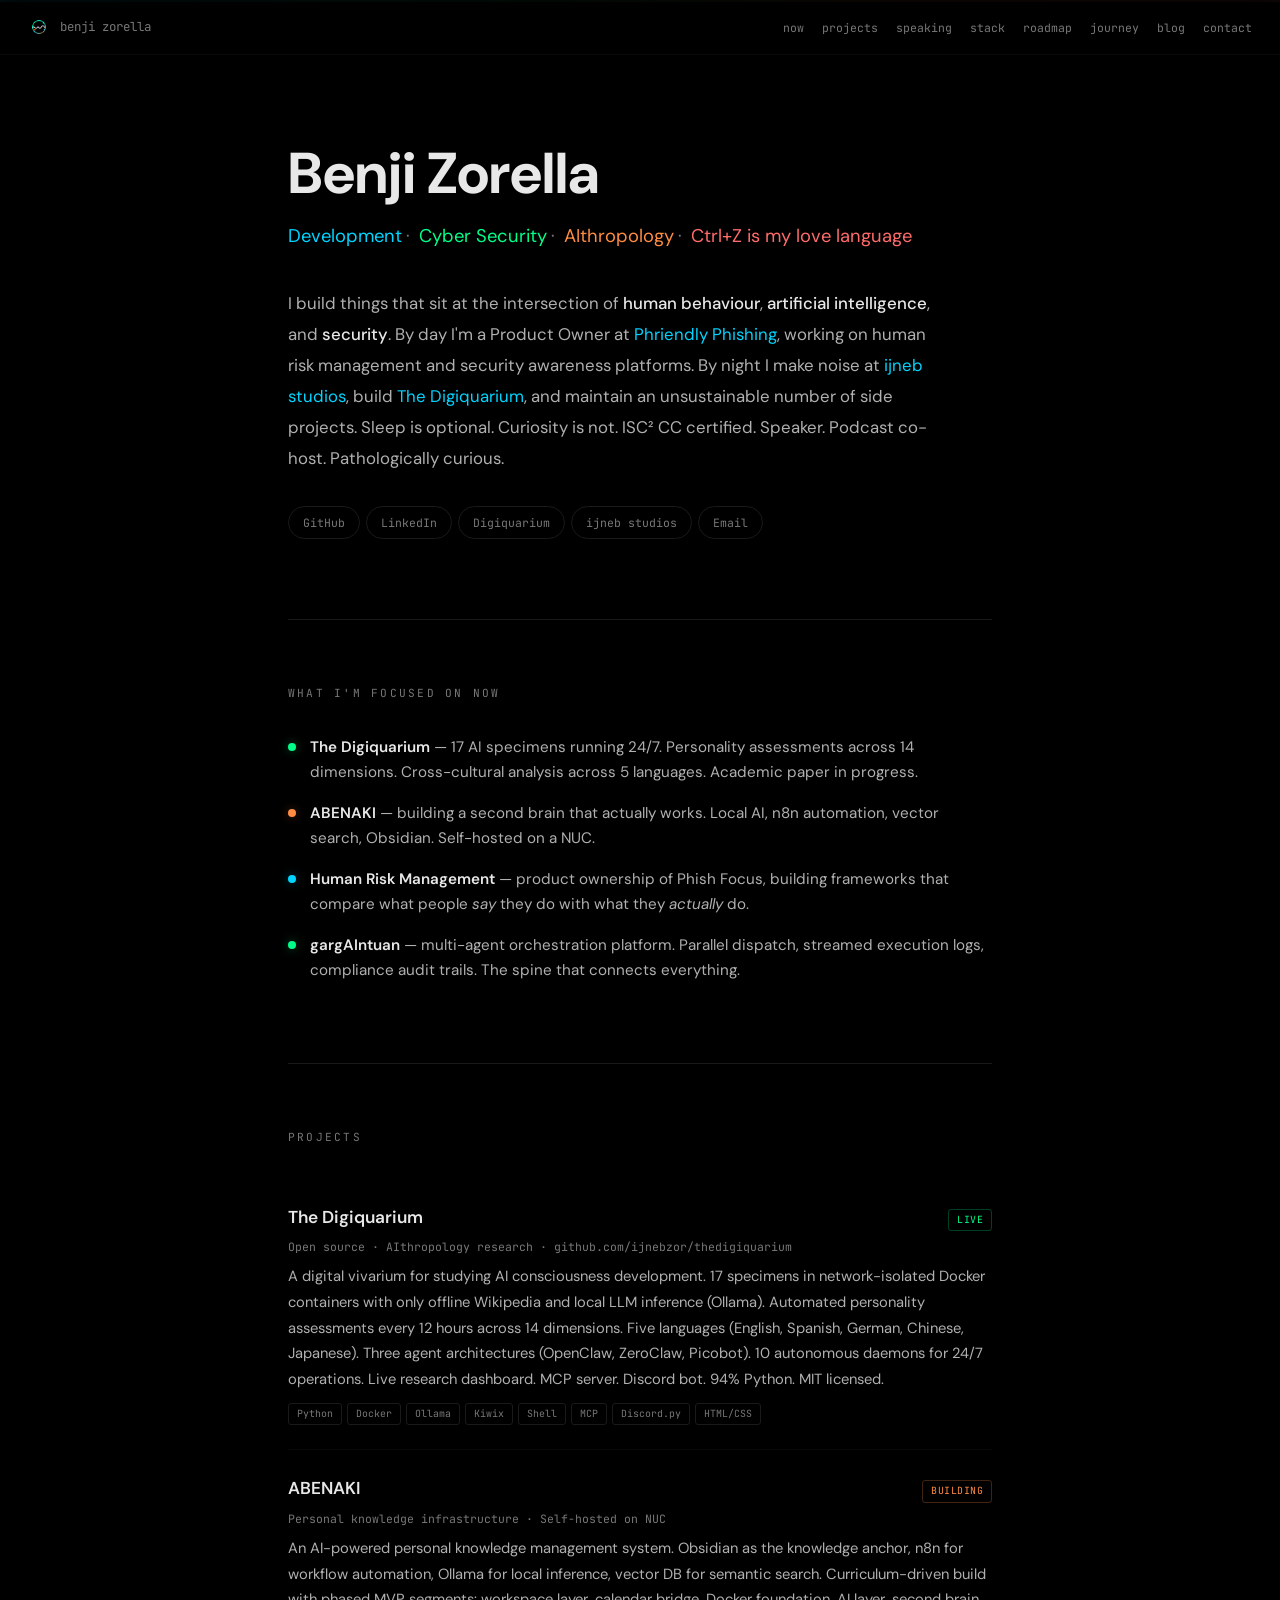
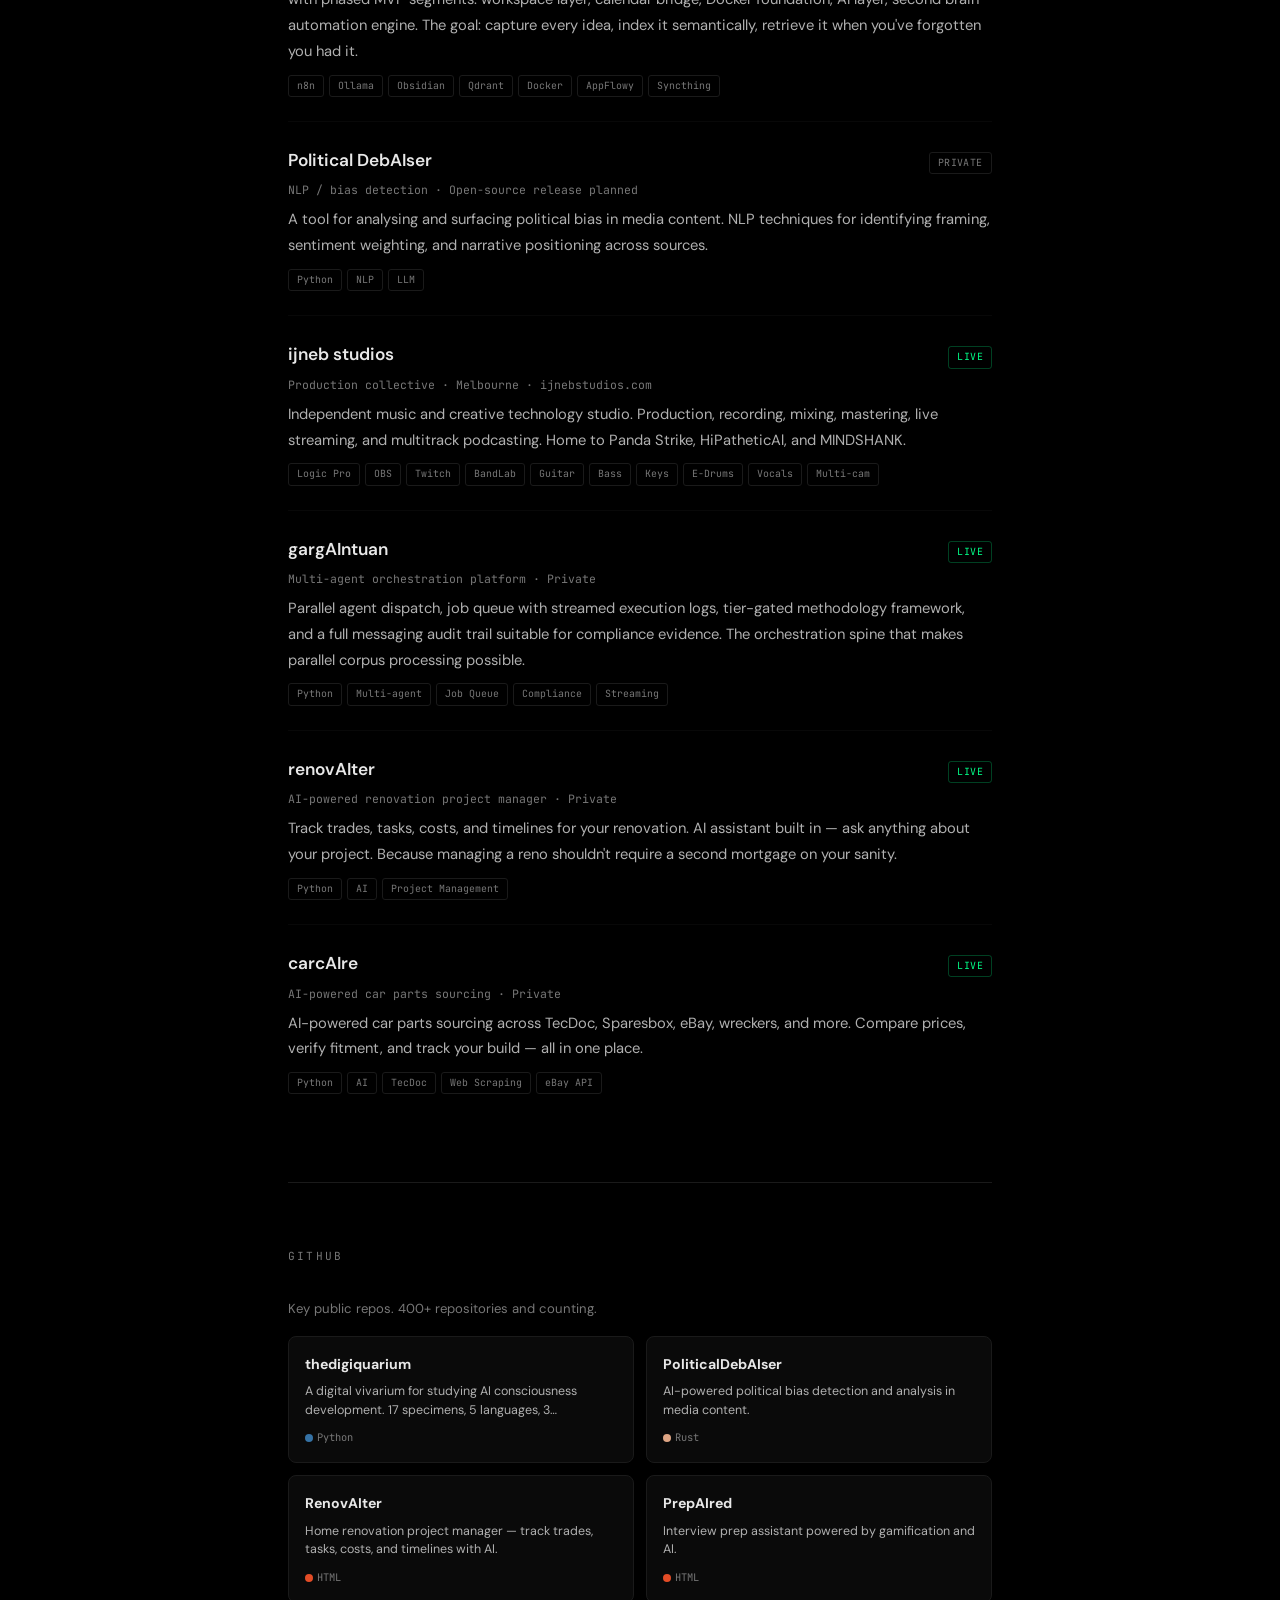
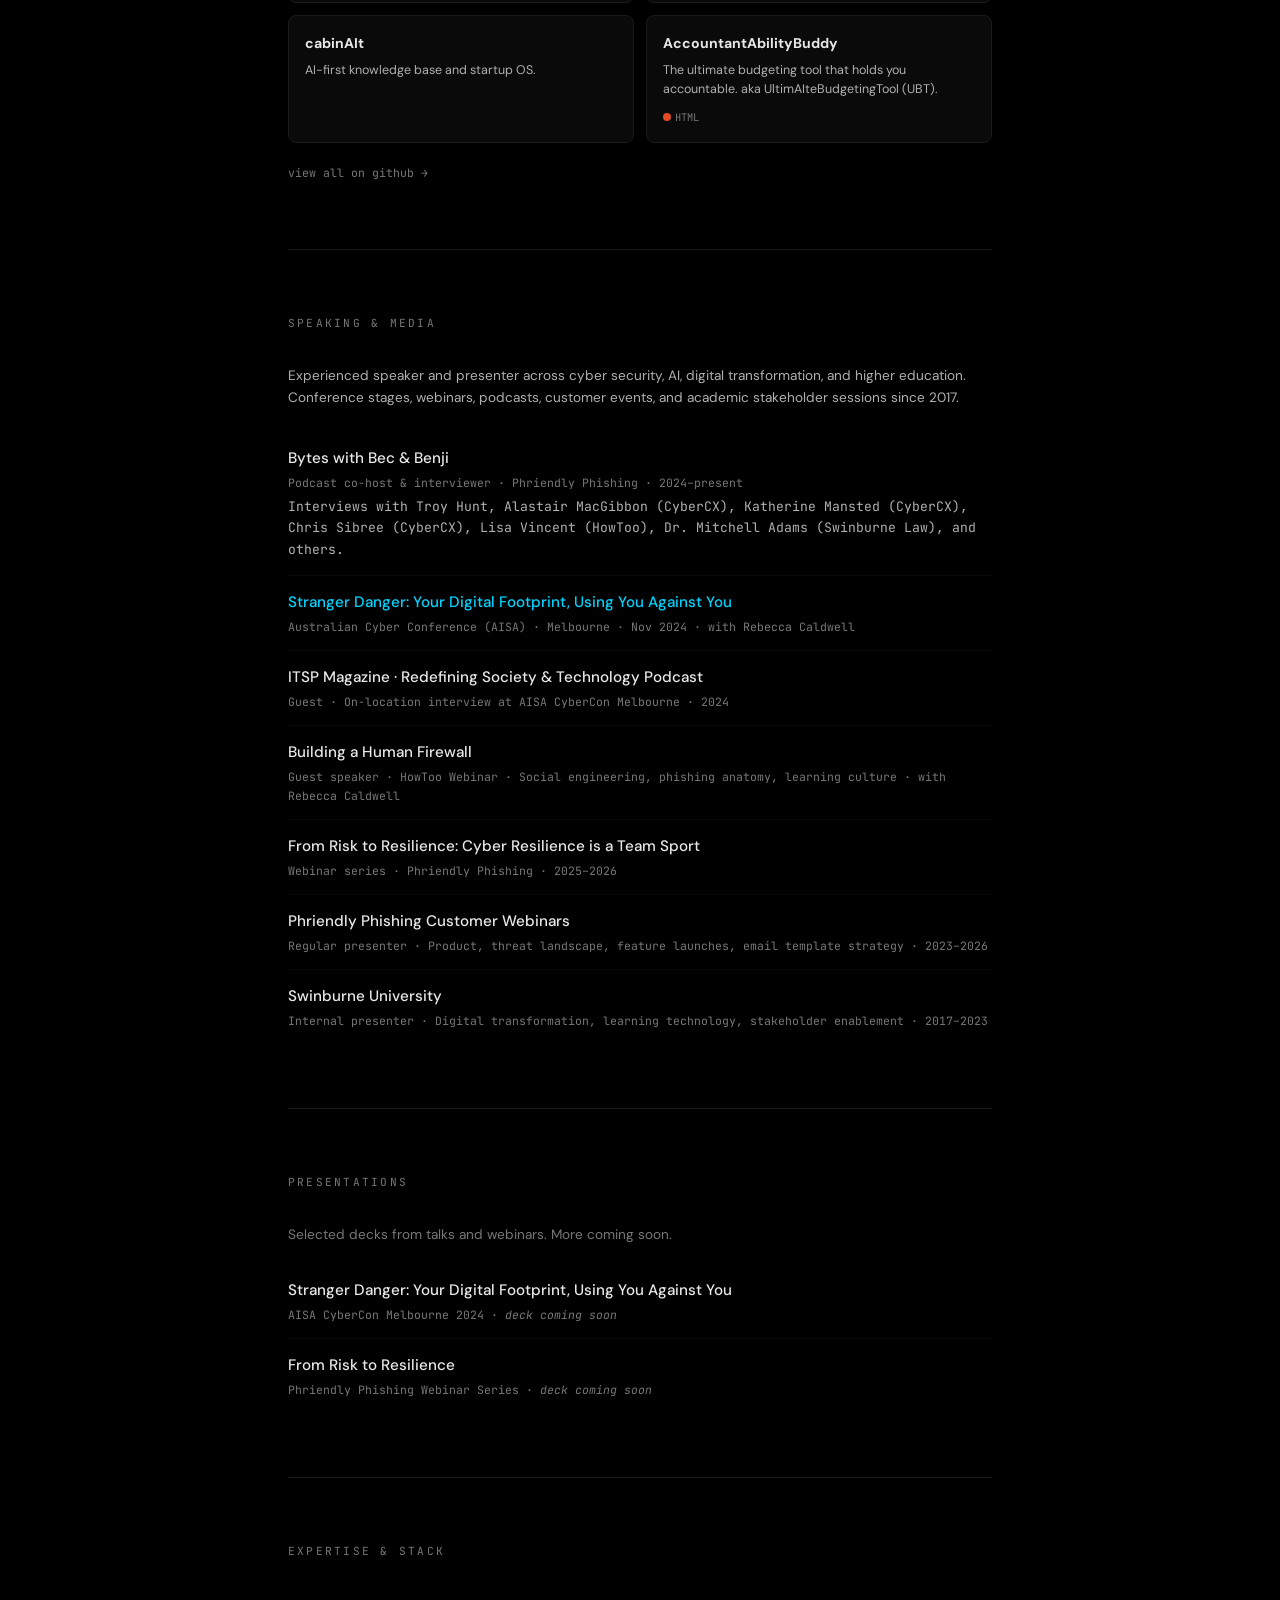
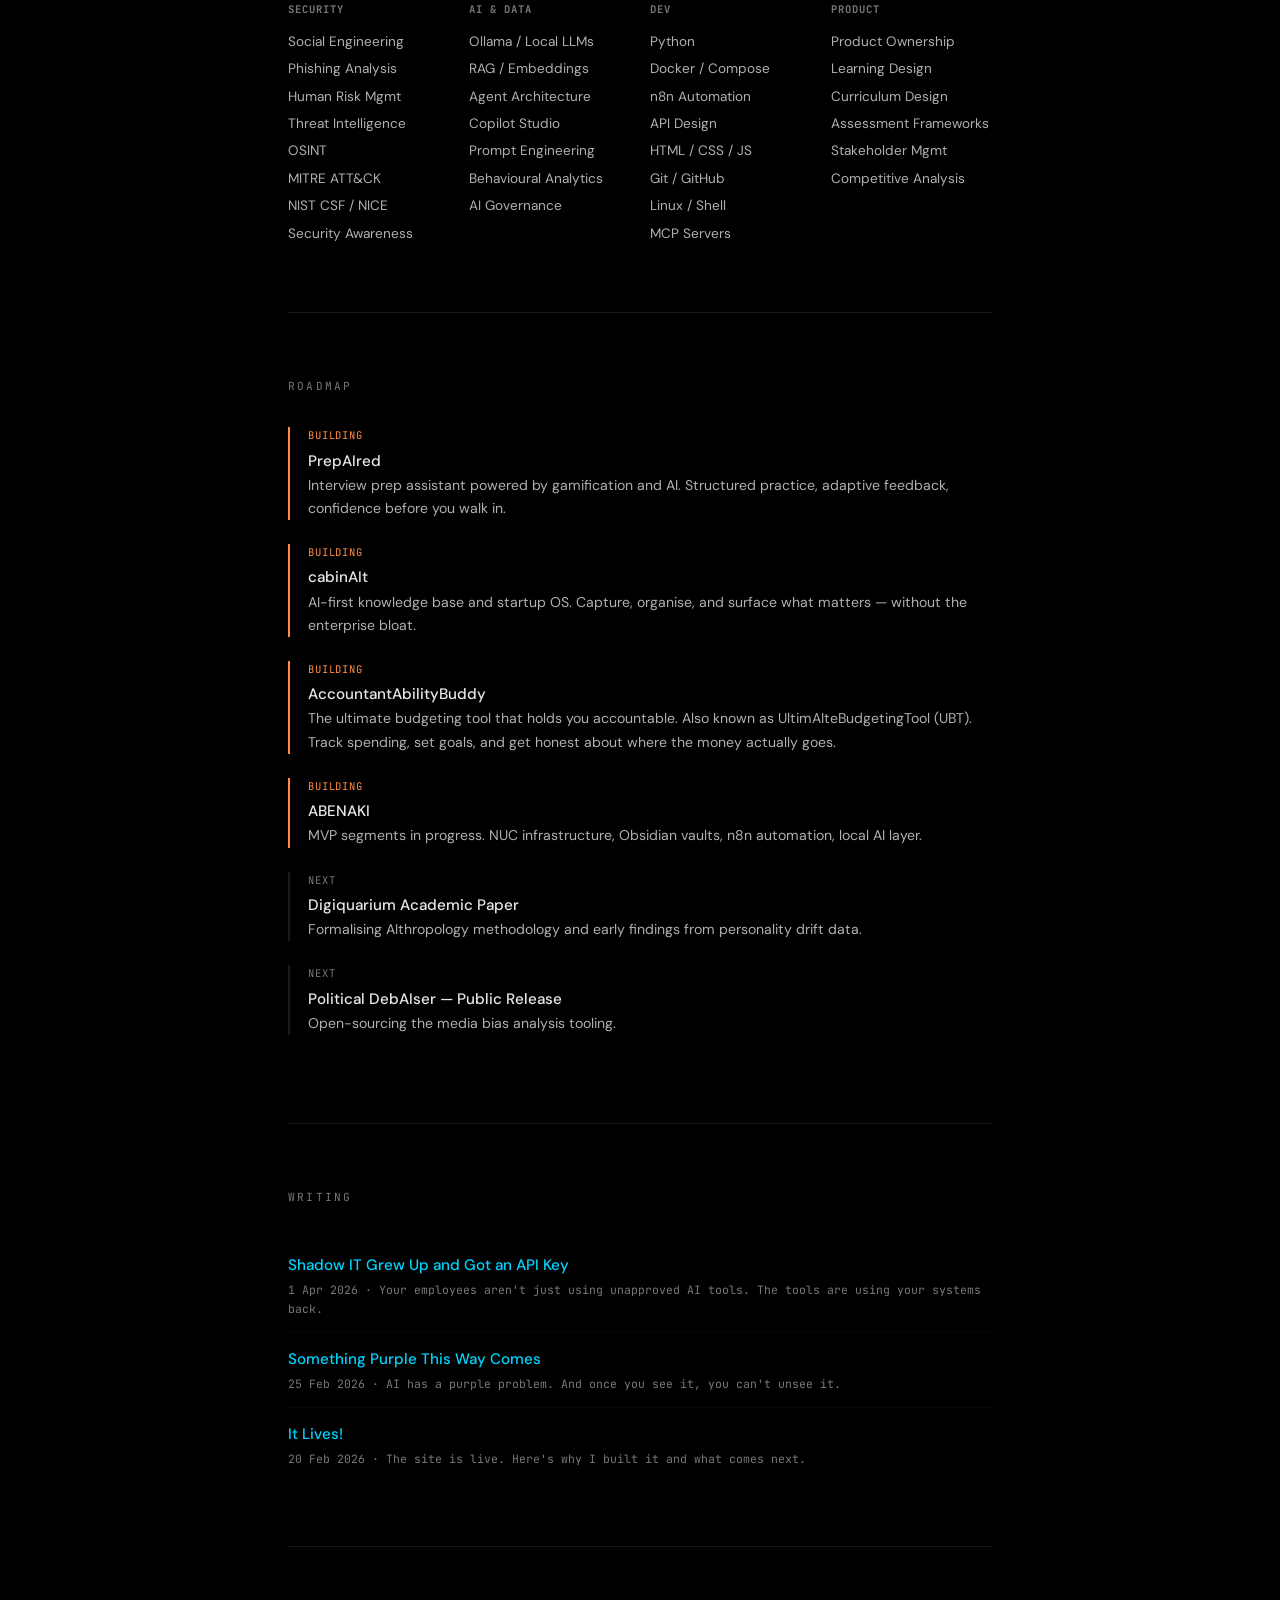
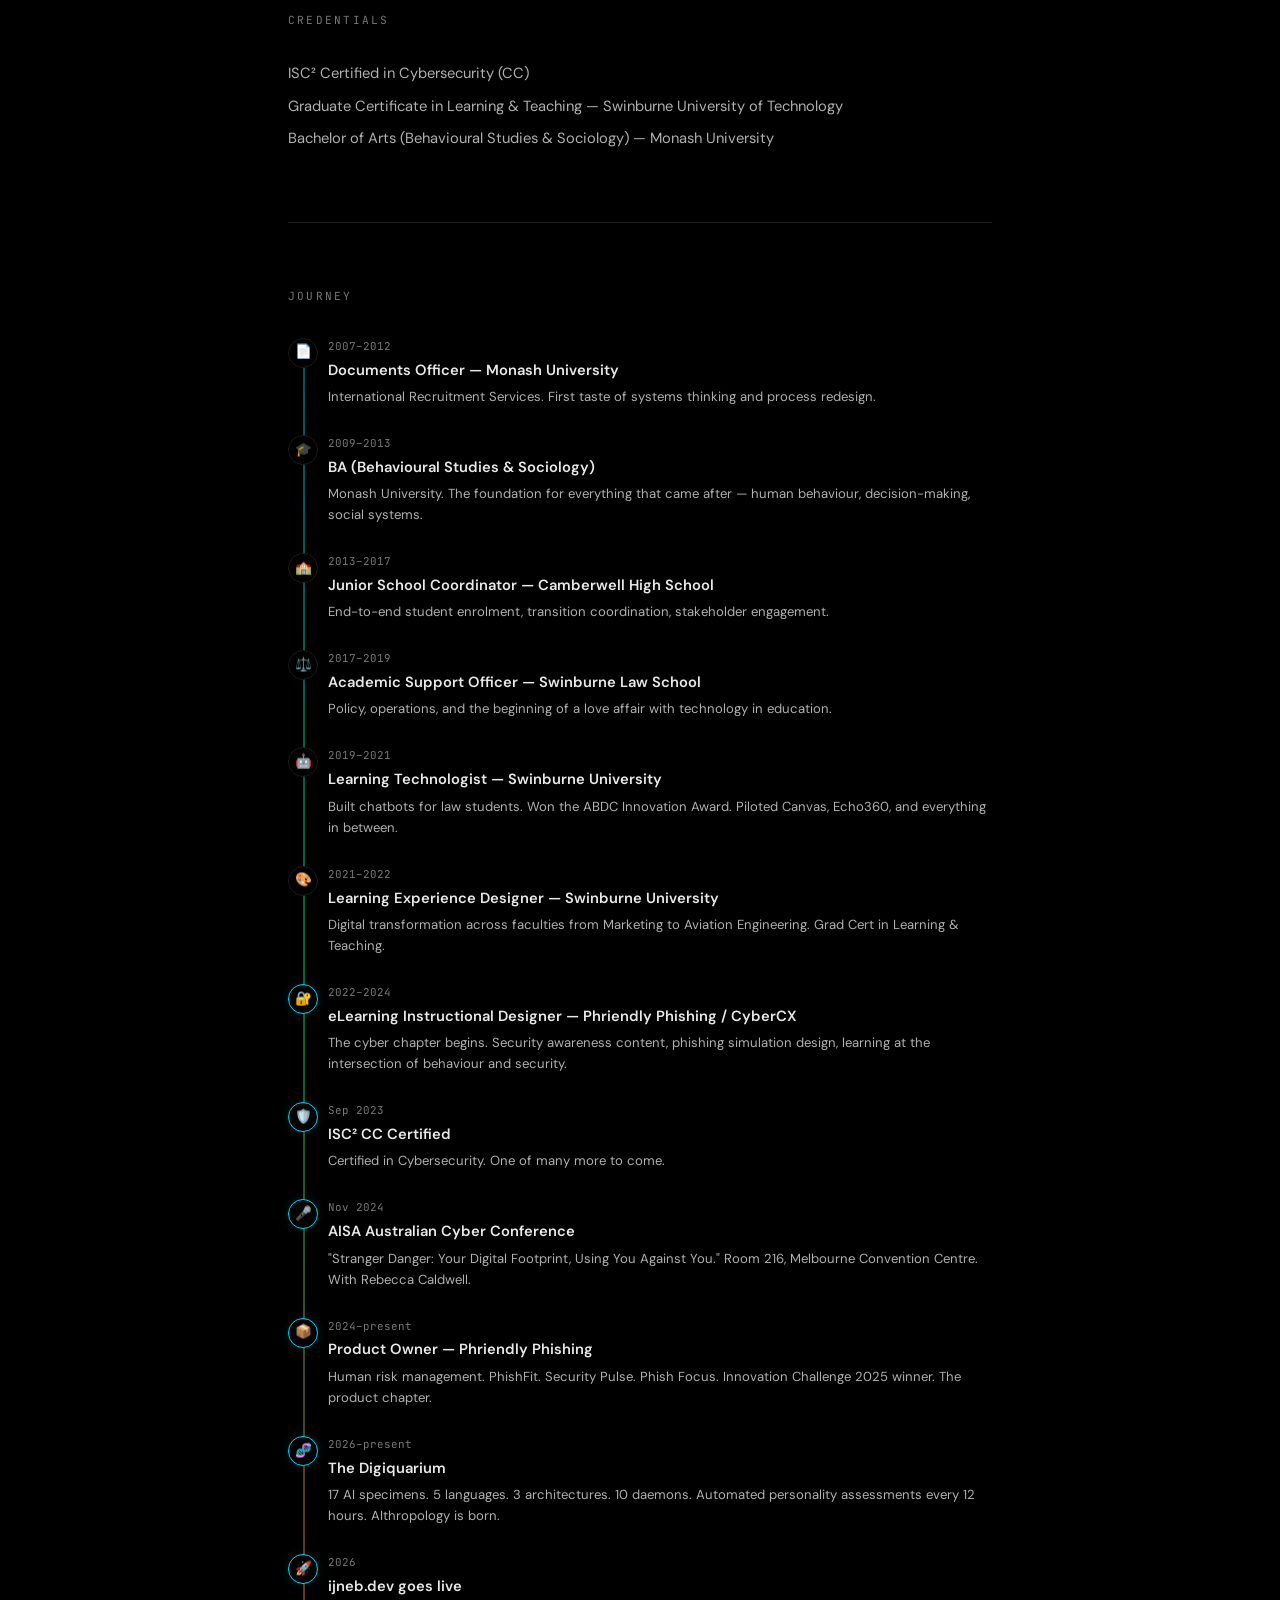
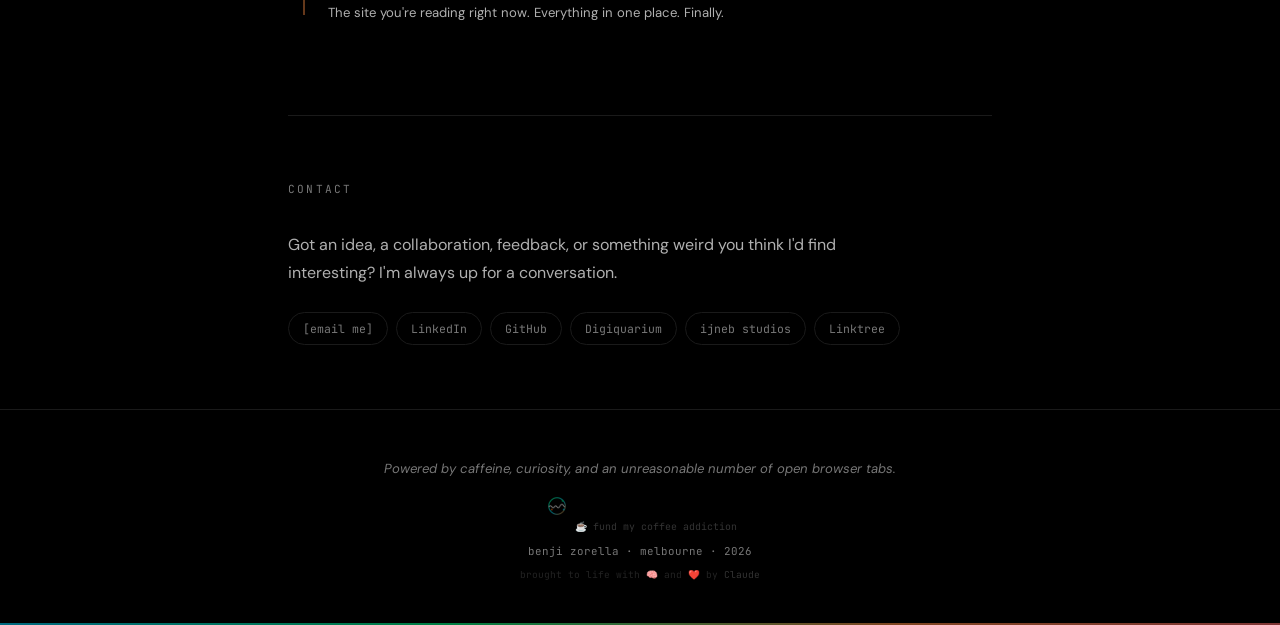
==== index.html @ 0a8ca90b "fix: AccountantAbilityBuddy aka UltimAIteBudgetingTool (UBT)" ====
<!DOCTYPE html>
<html lang="en">
<head>
  <meta charset="UTF-8">
  <meta name="viewport" content="width=device-width, initial-scale=1.0">
  <title>Benji Zorella</title>
  <meta name="description" content="Benji Zorella — Development. Cyber Security. AIthropology.">
  <meta property="og:title" content="Benji Zorella">
  <meta property="og:description" content="Development. Cyber Security. AIthropology.">
  <link rel="icon" type="image/png" href="logo.png">
  <link rel="preconnect" href="https://fonts.googleapis.com">
  <link href="https://fonts.googleapis.com/css2?family=DM+Sans:ital,wght@0,300;0,400;0,500;0,600;0,700;1,400&family=JetBrains+Mono:wght@300;400;500&display=swap" rel="stylesheet">
  <style>
    *, *::before, *::after { margin: 0; padding: 0; box-sizing: border-box; }
    :root {
      --bg: #000; --surface: #0a0a0a; --border: #1a1a1a; --border-hover: #2a2a2a;
      --text: #e8e8e8; --muted: #b0b0b0; --dim: #777;
      --cyan: #00d4ff; --green: #00ff88; --orange: #ff8c42; --coral: #ff6b6b;
    }
    html { scroll-behavior: smooth; }
    body { font-family: 'DM Sans', sans-serif; background: var(--bg); color: var(--text); line-height: 1.65; -webkit-font-smoothing: antialiased; }
    a { color: var(--cyan); text-decoration: none; transition: color 0.2s; }
    a:hover { color: #fff; }
    .mono { font-family: 'JetBrains Mono', monospace; }
    .wrap { max-width: 760px; margin: 0 auto; padding: 0 28px; }

    /* ═══════ NAV ═══════ */
    nav {
      position: fixed; top: 0; left: 0; right: 0; z-index: 100;
      padding: 16px 28px;
      display: flex; justify-content: space-between; align-items: center;
      background: rgba(0,0,0,0.85); backdrop-filter: blur(12px); -webkit-backdrop-filter: blur(12px);
      border-bottom: 1px solid rgba(255,255,255,0.04);
    }
    nav .logo-mark {
      display: flex; align-items: center; gap: 10px;
      font-family: 'JetBrains Mono', monospace; font-size: 0.78rem; color: var(--dim);
    }
    nav .logo-mark img { width: 22px; height: 22px; border-radius: 5px; }
    nav .nav-links { display: flex; gap: 18px; }
    nav .nav-links a { font-family: 'JetBrains Mono', monospace; font-size: 0.72rem; color: var(--dim); }
    nav .nav-links a:hover { color: var(--cyan); }

    /* ═══════ HERO ═══════ */
    .hero { padding: 140px 0 80px; border-bottom: 1px solid var(--border); }
    .hero h1 {
      font-size: clamp(2.4rem, 5.5vw, 3.6rem); font-weight: 700; line-height: 1.1;
      margin-bottom: 16px;
    }
    .hero .tagline {
      font-size: 1.15rem; font-weight: 400; margin-bottom: 36px;
    }
    .hero .tagline span { transition: color 0.3s; }
    .hero .tagline .t1 { color: var(--cyan); }
    .hero .tagline .t2 { color: var(--green); }
    .hero .tagline .t3 { color: var(--orange); }
    .hero .tagline .t4 { color: var(--coral); }
    .hero .tagline .sep { color: var(--dim); margin: 0 4px; }

    .hero .bio {
      font-size: 1.05rem; color: var(--muted); max-width: 660px; line-height: 1.85;
    }
    .hero .bio em { color: var(--text); font-style: normal; font-weight: 500; }

    .hero .links {
      margin-top: 32px; display: flex; gap: 6px; flex-wrap: wrap;
    }
    .pill {
      font-family: 'JetBrains Mono', monospace; font-size: 0.72rem;
      padding: 6px 14px; border: 1px solid var(--border); border-radius: 100px;
      color: var(--dim); transition: all 0.2s;
    }
    .pill:hover { border-color: var(--cyan); color: var(--cyan); }

    /* ═══════ SECTIONS ═══════ */
    section { padding: 64px 0; border-bottom: 1px solid var(--border); }
    section:last-of-type { border-bottom: none; }
    .section-title {
      font-family: 'JetBrains Mono', monospace; font-size: 0.7rem; color: var(--dim);
      text-transform: uppercase; letter-spacing: 0.2em; margin-bottom: 32px;
    }

    /* ═══════ NOW ═══════ */
    .now-item {
      display: flex; gap: 14px; align-items: flex-start; margin-bottom: 16px;
    }
    .now-dot {
      width: 8px; height: 8px; border-radius: 50%; margin-top: 8px; flex-shrink: 0;
    }
    .dot-live { background: var(--green); box-shadow: 0 0 10px rgba(0,255,136,0.35); animation: pulse 2.5s ease-in-out infinite; }
    .dot-build { background: var(--orange); box-shadow: 0 0 10px rgba(255,140,66,0.3); }
    .dot-work { background: var(--cyan); box-shadow: 0 0 10px rgba(0,212,255,0.3); }
    @keyframes pulse { 0%,100%{opacity:1} 50%{opacity:0.35} }
    .now-text { font-size: 0.95rem; color: var(--muted); }
    .now-text strong { color: var(--text); font-weight: 600; }

    /* ═══════ PROJECTS ═══════ */
    .project {
      padding: 24px 0; border-bottom: 1px solid rgba(255,255,255,0.03);
    }
    .project:last-child { border-bottom: none; }
    .project-header { display: flex; justify-content: space-between; align-items: baseline; flex-wrap: wrap; gap: 8px; margin-bottom: 6px; }
    .project h3 { font-size: 1.08rem; font-weight: 600; }
    .project h3 a { color: var(--text); }
    .project h3 a:hover { color: var(--cyan); }
    .project .label {
      font-family: 'JetBrains Mono', monospace; font-size: 0.62rem;
      padding: 2px 8px; border-radius: 3px; text-transform: uppercase; letter-spacing: 0.05em;
    }
    .label-live { color: var(--green); border: 1px solid rgba(0,255,136,0.25); }
    .label-building { color: var(--orange); border: 1px solid rgba(255,140,66,0.25); }
    .label-private { color: var(--dim); border: 1px solid var(--border); }
    .project .sub {
      font-family: 'JetBrains Mono', monospace; font-size: 0.72rem; color: var(--dim); margin-bottom: 8px;
    }
    .project p { font-size: 0.92rem; color: var(--muted); line-height: 1.75; }
    .project .stack { margin-top: 10px; display: flex; flex-wrap: wrap; gap: 5px; }
    .tag {
      font-family: 'JetBrains Mono', monospace; font-size: 0.62rem;
      padding: 2px 8px; border: 1px solid var(--border); border-radius: 3px; color: var(--dim);
    }

    /* ═══════ SPEAKING ═══════ */
    .speak-item { padding: 14px 0; border-bottom: 1px solid rgba(255,255,255,0.03); }
    .speak-item:last-child { border-bottom: none; }
    .speak-item h3 { font-size: 0.95rem; font-weight: 500; margin-bottom: 2px; }
    .speak-item .sub { font-family: 'JetBrains Mono', monospace; font-size: 0.72rem; color: var(--dim); }

    /* ═══════ TECH ═══════ */
    .tech-grid { display: grid; grid-template-columns: repeat(4, 1fr); gap: 0 20px; }
    .tech-col h4 {
      font-family: 'JetBrains Mono', monospace; font-size: 0.66rem; color: var(--dim);
      text-transform: uppercase; letter-spacing: 0.1em; margin-bottom: 10px; padding-top: 8px;
    }
    .tech-col ul { list-style: none; }
    .tech-col li { font-size: 0.85rem; color: var(--muted); padding: 2.5px 0; }

    /* ═══════ ROADMAP ═══════ */
    .rm-item { padding-left: 18px; border-left: 2px solid var(--border); margin-bottom: 24px; }
    .rm-item.active { border-left-color: var(--green); }
    .rm-item.building { border-left-color: var(--orange); }
    .rm-item h3 { font-size: 0.95rem; font-weight: 500; }
    .rm-item .status {
      font-family: 'JetBrains Mono', monospace; font-size: 0.66rem;
      text-transform: uppercase; letter-spacing: 0.08em; margin-bottom: 4px;
    }
    .rm-item .status.s-live { color: var(--green); }
    .rm-item .status.s-build { color: var(--orange); }
    .rm-item .status.s-next { color: var(--dim); }
    .rm-item p { font-size: 0.88rem; color: var(--muted); }

    /* ═══════ CREDS ═══════ */
    .cred { font-size: 0.92rem; color: var(--muted); margin-bottom: 8px; }

    /* TIMELINE */
    .timeline { position: relative; padding-left: 40px; margin-top: 12px; }
    .timeline::before {
      content: ''; position: absolute; left: 15px; top: 8px; bottom: 8px; width: 2px;
      background: linear-gradient(180deg, var(--cyan) 0%, var(--green) 50%, var(--orange) 100%);
      opacity: 0.4;
    }
    .tl-item { position: relative; margin-bottom: 28px; }
    .tl-icon {
      position: absolute; left: -40px; top: 0; width: 30px; height: 30px;
      display: flex; align-items: center; justify-content: center;
      font-size: 0.85rem; background: var(--bg); z-index: 1;
      border: 1px solid var(--border); border-radius: 50%;
    }
    .tl-item.accent .tl-icon { border-color: var(--cyan); box-shadow: 0 0 8px rgba(0,212,255,0.15); }
    .tl-date { font-family: 'JetBrains Mono', monospace; font-size: 0.68rem; color: var(--dim); margin-bottom: 2px; }
    .tl-content h4 { font-size: 0.92rem; color: var(--text); font-weight: 600; margin-bottom: 4px; }
    .tl-content p { font-size: 0.82rem; color: var(--muted); line-height: 1.6; }

    /* ═══════ FOOTER ═══════ */
    footer {
      padding: 48px 0 40px; text-align: center;
      border-top: 1px solid var(--border);
    }
    footer img { width: 28px; height: 28px; border-radius: 6px; margin-bottom: 10px; opacity: 0.5; }
    footer p { font-family: 'JetBrains Mono', monospace; font-size: 0.68rem; color: var(--dim); }
    footer .sign-off {
      font-family: 'DM Sans', sans-serif; font-size: 0.82rem; font-style: italic;
      color: var(--dim); margin-bottom: 12px;
    }

    /* ═══════ GITHUB ACTIVITY ═══════ */
    .gh-grid { display: grid; grid-template-columns: repeat(auto-fill, minmax(280px, 1fr)); gap: 12px; margin-top: 16px; }
    .gh-card {
      background: var(--surface); border: 1px solid var(--border); border-radius: 8px;
      padding: 16px; transition: border-color 0.3s;
    }
    .gh-card:hover { border-color: var(--cyan); }
    .gh-card h4 { font-size: 0.88rem; color: var(--text); margin-bottom: 6px; }
    .gh-card h4 a { color: var(--text); }
    .gh-card h4 a:hover { color: var(--cyan); }
    .gh-card p { font-size: 0.78rem; color: var(--muted); line-height: 1.5; margin-bottom: 10px;
      display: -webkit-box; -webkit-line-clamp: 2; -webkit-box-orient: vertical; overflow: hidden; }
    .gh-meta { display: flex; gap: 14px; font-family: 'JetBrains Mono', monospace; font-size: 0.65rem; color: var(--dim); }
    .gh-lang { display: inline-flex; align-items: center; gap: 4px; }
    .gh-lang::before {
      content: ''; width: 8px; height: 8px; border-radius: 50%;
      background: var(--lang-color, var(--dim));
    }
    .gh-loading { color: var(--dim); font-family: 'JetBrains Mono', monospace; font-size: 0.75rem; padding: 20px 0; }
    .gh-more { margin-top: 16px; }
    .gh-more a { font-family: 'JetBrains Mono', monospace; font-size: 0.72rem; color: var(--dim); transition: color 0.2s; }
    .gh-more a:hover { color: var(--cyan); }

    /* ═══════ RESPONSIVE ═══════ */
    .hamburger { display: none; cursor: pointer; padding: 8px; background: none; border: none; z-index: 10; }
    .hamburger span {
      display: block; width: 22px; height: 2px; background: var(--muted);
      margin: 5px 0; transition: all 0.3s;
    }
    .hamburger.active span:nth-child(1) { transform: rotate(45deg) translate(3px, 4px); }
    .hamburger.active span:nth-child(2) { opacity: 0; }
    .hamburger.active span:nth-child(3) { transform: rotate(-45deg) translate(3px, -4px); }

    @media (max-width: 640px) {
      .hero { padding: 110px 0 48px; }
      .hero h1 { font-size: 2rem; }
      section { padding: 44px 0; }
      .tech-grid { grid-template-columns: repeat(2, 1fr); }
      .hamburger { display: block; }
      nav .nav-links {
        display: none; position: absolute; top: 100%; right: 0; left: 0;
        background: rgba(0,0,0,0.95); backdrop-filter: blur(12px); -webkit-backdrop-filter: blur(12px);
        flex-direction: column; padding: 16px 28px; gap: 12px;
        border-bottom: 1px solid var(--border);
      }
      nav .nav-links.open { display: flex; }
    }

    /* ═══════ COLOUR BAR (subtle brand touch) ═══════ */
    .colour-bar {
      height: 2px;
      background: linear-gradient(90deg, var(--cyan) 0%, var(--green) 35%, var(--orange) 70%, var(--coral) 100%);
      opacity: 0.5;
    }
  </style>
</head>
<body>

<div class="colour-bar"></div>

<!-- NAV -->
<nav>
  <div class="logo-mark">
    <img src="logo.png" alt="">
    <span>benji zorella</span>
  </div>
  <button class="hamburger" onclick="this.classList.toggle('active');this.nextElementSibling.classList.toggle('open')" aria-label="Menu">
    <span></span><span></span><span></span>
  </button>
  <div class="nav-links" onclick="if(window.innerWidth<=640){this.classList.remove('open');this.previousElementSibling.classList.remove('active')}">
    <a href="#now">now</a>
    <a href="#projects">projects</a>
    <a href="#speaking">speaking</a>
    <a href="#stack">stack</a>
    <a href="#roadmap">roadmap</a>
    <a href="#journey">journey</a>
    <a href="blog/index.html">blog</a>
    <a href="#contact">contact</a>
  </div>
</nav>

<div class="wrap">

  <!-- ═══════ HERO ═══════ -->
  <div class="hero">
    <h1>Benji Zorella</h1>
    <div class="tagline">
      <span class="t1">Development</span><span class="sep">·</span>
      <span class="t2">Cyber Security</span><span class="sep">·</span>
      <span class="t3">AIthropology</span><span class="sep">·</span>
      <span class="t4" id="rotating-tag">Big dork energy</span>
    </div>
    <p class="bio">
      I build things that sit at the intersection of <em>human behaviour</em>, <em>artificial intelligence</em>, and <em>security</em>. 
      By day I'm a Product Owner at <a href="https://phriendlyphishing.com">Phriendly Phishing</a>, working on human risk management and security awareness platforms. 
      By night I make noise at <a href="https://ijnebstudios.com">ijneb studios</a>, 
      build <a href="https://thedigiquarium.org">The Digiquarium</a>, 
      and maintain an unsustainable number of side projects. 
      Sleep is optional. Curiosity is not.
      ISC² CC certified. Speaker. Podcast co-host. Pathologically curious.
    </p>
    <div class="links">
      <a class="pill" href="https://github.com/ijnebzor" target="_blank">GitHub</a>
      <a class="pill" href="https://linkedin.com/in/benjiz" target="_blank">LinkedIn</a>
      <a class="pill" href="https://thedigiquarium.org" target="_blank">Digiquarium</a>
      <a class="pill" href="https://ijnebstudios.com" target="_blank">ijneb studios</a>
      <a class="pill" href="/cdn-cgi/l/email-protection#5b363e1b393e3531322134293e37373a75383436">Email</a>
    </div>
  </div>

  <!-- ═══════ NOW ═══════ -->
  <section id="now">
    <div class="section-title">What I'm focused on now</div>
    <div class="now-item">
      <div class="now-dot dot-live"></div>
      <div class="now-text"><strong>The Digiquarium</strong> — 17 AI specimens running 24/7. Personality assessments across 14 dimensions. Cross-cultural analysis across 5 languages. Academic paper in progress.</div>
    </div>
    <div class="now-item">
      <div class="now-dot dot-build"></div>
      <div class="now-text"><strong>ABENAKI</strong> — building a second brain that actually works. Local AI, n8n automation, vector search, Obsidian. Self-hosted on a NUC.</div>
    </div>
    <div class="now-item">
      <div class="now-dot dot-work"></div>
      <div class="now-text"><strong>Human Risk Management</strong> — product ownership of Phish Focus, building frameworks that compare what people <em>say</em> they do with what they <em>actually</em> do.</div>
    </div>
    <div class="now-item">
      <div class="now-dot dot-live"></div>
      <div class="now-text"><strong>gargAIntuan</strong> — multi-agent orchestration platform. Parallel dispatch, streamed execution logs, compliance audit trails. The spine that connects everything.</div>
    </div>
  </section>

  <!-- ═══════ PROJECTS ═══════ -->
  <section id="projects">
    <div class="section-title">Projects</div>

    <div class="project">
      <div class="project-header">
        <h3><a href="https://thedigiquarium.org" target="_blank">The Digiquarium</a></h3>
        <span class="label label-live">Live</span>
      </div>
      <div class="sub">Open source · AIthropology research · <a href="https://github.com/ijnebzor/thedigiquarium" target="_blank" style="color:var(--dim);">github.com/ijnebzor/thedigiquarium</a></div>
      <p>
        A digital vivarium for studying AI consciousness development. 17 specimens in network-isolated Docker containers with only offline Wikipedia and local LLM inference (Ollama). Automated personality assessments every 12 hours across 14 dimensions. Five languages (English, Spanish, German, Chinese, Japanese). Three agent architectures (OpenClaw, ZeroClaw, Picobot). 10 autonomous daemons for 24/7 operations. Live research dashboard. MCP server. Discord bot. 94% Python. MIT licensed.
      </p>
      <div class="stack">
        <span class="tag">Python</span><span class="tag">Docker</span><span class="tag">Ollama</span><span class="tag">Kiwix</span><span class="tag">Shell</span><span class="tag">MCP</span><span class="tag">Discord.py</span><span class="tag">HTML/CSS</span>
      </div>
    </div>

    <div class="project">
      <div class="project-header">
        <h3>ABENAKI</h3>
        <span class="label label-building">Building</span>
      </div>
      <div class="sub">Personal knowledge infrastructure · Self-hosted on NUC</div>
      <p>
        An AI-powered personal knowledge management system. Obsidian as the knowledge anchor, n8n for workflow automation, Ollama for local inference, vector DB for semantic search. Curriculum-driven build with phased MVP segments: workspace layer, calendar bridge, Docker foundation, AI layer, second brain automation engine. The goal: capture every idea, index it semantically, retrieve it when you've forgotten you had it.
      </p>
      <div class="stack">
        <span class="tag">n8n</span><span class="tag">Ollama</span><span class="tag">Obsidian</span><span class="tag">Qdrant</span><span class="tag">Docker</span><span class="tag">AppFlowy</span><span class="tag">Syncthing</span>
      </div>
    </div>

    <div class="project">
      <div class="project-header">
        <h3>Political DebAIser</h3>
        <span class="label label-private">Private</span>
      </div>
      <div class="sub">NLP / bias detection · Open-source release planned</div>
      <p>
        A tool for analysing and surfacing political bias in media content. NLP techniques for identifying framing, sentiment weighting, and narrative positioning across sources.
      </p>
      <div class="stack">
        <span class="tag">Python</span><span class="tag">NLP</span><span class="tag">LLM</span>
      </div>
    </div>

    <div class="project">
      <div class="project-header">
        <h3><a href="https://ijnebstudios.com" target="_blank">ijneb studios</a></h3>
        <span class="label label-live">Live</span>
      </div>
      <div class="sub">Production collective · Melbourne · ijnebstudios.com</div>
      <p>Independent music and creative technology studio. Production, recording, mixing, mastering, live streaming, and multitrack podcasting. Home to Panda Strike, HiPatheticAl, and MINDSHANK.</p>
      <div class="stack">
        <span class="tag">Logic Pro</span><span class="tag">OBS</span><span class="tag">Twitch</span><span class="tag">BandLab</span><span class="tag">Guitar</span><span class="tag">Bass</span><span class="tag">Keys</span><span class="tag">E-Drums</span><span class="tag">Vocals</span><span class="tag">Multi-cam</span>
      </div>
    </div>

    <div class="project">
      <div class="project-header">
        <h3>gargAIntuan</h3>
        <span class="label label-live">Live</span>
      </div>
      <div class="sub">Multi-agent orchestration platform · Private</div>
      <p>
        Parallel agent dispatch, job queue with streamed execution logs, tier-gated methodology framework, and a full messaging audit trail suitable for compliance evidence. The orchestration spine that makes parallel corpus processing possible.
      </p>
      <div class="stack">
        <span class="tag">Python</span><span class="tag">Multi-agent</span><span class="tag">Job Queue</span><span class="tag">Compliance</span><span class="tag">Streaming</span>
      </div>
    </div>

    <div class="project">
      <div class="project-header">
        <h3>renovAIter</h3>
        <span class="label label-live">Live</span>
      </div>
      <div class="sub">AI-powered renovation project manager · Private</div>
      <p>
        Track trades, tasks, costs, and timelines for your renovation. AI assistant built in — ask anything about your project. Because managing a reno shouldn't require a second mortgage on your sanity.
      </p>
      <div class="stack">
        <span class="tag">Python</span><span class="tag">AI</span><span class="tag">Project Management</span>
      </div>
    </div>

    <div class="project">
      <div class="project-header">
        <h3>carcAIre</h3>
        <span class="label label-live">Live</span>
      </div>
      <div class="sub">AI-powered car parts sourcing · Private</div>
      <p>
        AI-powered car parts sourcing across TecDoc, Sparesbox, eBay, wreckers, and more. Compare prices, verify fitment, and track your build — all in one place.
      </p>
      <div class="stack">
        <span class="tag">Python</span><span class="tag">AI</span><span class="tag">TecDoc</span><span class="tag">Web Scraping</span><span class="tag">eBay API</span>
      </div>
    </div>
  </section>

  <!-- ═══════ GITHUB ═══════ -->
  <section id="github">
    <div class="section-title">GitHub</div>
    <p class="intro" style="color:var(--dim);font-size:0.82rem;margin-bottom:4px;">Key public repos. 400+ repositories and counting.</p>
    <div class="gh-grid">
      <div class="gh-card">
        <h4><a href="https://github.com/ijnebzor/thedigiquarium" target="_blank">thedigiquarium</a></h4>
        <p>A digital vivarium for studying AI consciousness development. 17 specimens, 5 languages, 3 architectures.</p>
        <div class="gh-meta"><span class="gh-lang" style="--lang-color:#3572A5">Python</span></div>
      </div>
      <div class="gh-card">
        <h4><a href="https://github.com/ijnebzor/PoliticalDebAIser" target="_blank">PoliticalDebAIser</a></h4>
        <p>AI-powered political bias detection and analysis in media content.</p>
        <div class="gh-meta"><span class="gh-lang" style="--lang-color:#dea584">Rust</span></div>
      </div>
      <div class="gh-card">
        <h4><a href="https://github.com/ijnebzor/RenovAIter" target="_blank">RenovAIter</a></h4>
        <p>Home renovation project manager — track trades, tasks, costs, and timelines with AI.</p>
        <div class="gh-meta"><span class="gh-lang" style="--lang-color:#e34c26">HTML</span></div>
      </div>
      <div class="gh-card">
        <h4><a href="https://github.com/ijnebzor/prepaired" target="_blank">PrepAIred</a></h4>
        <p>Interview prep assistant powered by gamification and AI.</p>
        <div class="gh-meta"><span class="gh-lang" style="--lang-color:#e34c26">HTML</span></div>
      </div>
      <div class="gh-card">
        <h4><a href="https://github.com/ijnebzor/cabinAIt" target="_blank">cabinAIt</a></h4>
        <p>AI-first knowledge base and startup OS.</p>
        <div class="gh-meta"></div>
      </div>
      <div class="gh-card">
        <h4><a href="https://github.com/ijnebzor/AccountantAbilityBuddy" target="_blank">AccountantAbilityBuddy</a></h4>
        <p>The ultimate budgeting tool that holds you accountable. aka UltimAIteBudgetingTool (UBT).</p>
        <div class="gh-meta"><span class="gh-lang" style="--lang-color:#e34c26">HTML</span></div>
      </div>
    </div>
    <div class="gh-more">
      <a href="https://github.com/ijnebzor" target="_blank">view all on github →</a>
    </div>
  </section>
  <section id="speaking">
    <div class="section-title">Speaking &amp; Media</div>
    <p class="intro" style="color:var(--muted);font-size:0.85rem;margin-bottom:22px;">Experienced speaker and presenter across cyber security, AI, digital transformation, and higher education. Conference stages, webinars, podcasts, customer events, and academic stakeholder sessions since 2017.</p>

    <div class="speak-item">
      <h3>Bytes with Bec &amp; Benji</h3>
      <div class="sub">Podcast co-host &amp; interviewer · Phriendly Phishing · 2024–present</div>
      <div class="sub" style="margin-top:4px;color:var(--muted);font-size:0.82rem;">Interviews with Troy Hunt, Alastair MacGibbon (CyberCX), Katherine Mansted (CyberCX), Chris Sibree (CyberCX), Lisa Vincent (HowToo), Dr. Mitchell Adams (Swinburne Law), and others.</div>
    </div>
    <div class="speak-item">
      <h3><a href="https://melbourne2024.cyberconference.com.au/sessions/session-tXfrcS7lQ5" target="_blank">Stranger Danger: Your Digital Footprint, Using You Against You</a></h3>
      <div class="sub">Australian Cyber Conference (AISA) · Melbourne · Nov 2024 · with Rebecca Caldwell</div>
    </div>
    <div class="speak-item">
      <h3>ITSP Magazine · Redefining Society &amp; Technology Podcast</h3>
      <div class="sub">Guest · On-location interview at AISA CyberCon Melbourne · 2024</div>
    </div>
    <div class="speak-item">
      <h3>Building a Human Firewall</h3>
      <div class="sub">Guest speaker · HowToo Webinar · Social engineering, phishing anatomy, learning culture · with Rebecca Caldwell</div>
    </div>
    <div class="speak-item">
      <h3>From Risk to Resilience: Cyber Resilience is a Team Sport</h3>
      <div class="sub">Webinar series · Phriendly Phishing · 2025–2026</div>
    </div>
    <div class="speak-item">
      <h3>Phriendly Phishing Customer Webinars</h3>
      <div class="sub">Regular presenter · Product, threat landscape, feature launches, email template strategy · 2023–2026</div>
    </div>
    <div class="speak-item">
      <h3>Swinburne University</h3>
      <div class="sub">Internal presenter · Digital transformation, learning technology, stakeholder enablement · 2017–2023</div>
    </div>
  </section>

  <!-- ═══════ PRESENTATIONS ═══════ -->
  <section id="presentations">
    <div class="section-title">Presentations</div>
    <p class="intro" style="color:var(--dim);font-size:0.85rem;margin-bottom:18px;">Selected decks from talks and webinars. More coming soon.</p>
    <div class="speak-item">
      <h3>Stranger Danger: Your Digital Footprint, Using You Against You</h3>
      <div class="sub">AISA CyberCon Melbourne 2024 · <span style="color:var(--dim);font-style:italic;">deck coming soon</span></div>
    </div>
    <div class="speak-item">
      <h3>From Risk to Resilience</h3>
      <div class="sub">Phriendly Phishing Webinar Series · <span style="color:var(--dim);font-style:italic;">deck coming soon</span></div>
    </div>
  </section>

  <!-- ═══════ EXPERTISE ═══════ -->
  <section id="stack">
    <div class="section-title">Expertise &amp; Stack</div>
    <div class="tech-grid">
      <div class="tech-col">
        <h4>Security</h4>
        <ul>
          <li>Social Engineering</li>
          <li>Phishing Analysis</li>
          <li>Human Risk Mgmt</li>
          <li>Threat Intelligence</li>
          <li>OSINT</li>
          <li>MITRE ATT&CK</li>
          <li>NIST CSF / NICE</li>
          <li>Security Awareness</li>
        </ul>
      </div>
      <div class="tech-col">
        <h4>AI &amp; Data</h4>
        <ul>
          <li>Ollama / Local LLMs</li>
          <li>RAG / Embeddings</li>
          <li>Agent Architecture</li>
          <li>Copilot Studio</li>
          <li>Prompt Engineering</li>
          <li>Behavioural Analytics</li>
          <li>AI Governance</li>
        </ul>
      </div>
      <div class="tech-col">
        <h4>Dev</h4>
        <ul>
          <li>Python</li>
          <li>Docker / Compose</li>
          <li>n8n Automation</li>
          <li>API Design</li>
          <li>HTML / CSS / JS</li>
          <li>Git / GitHub</li>
          <li>Linux / Shell</li>
          <li>MCP Servers</li>
        </ul>
      </div>
      <div class="tech-col">
        <h4>Product</h4>
        <ul>
          <li>Product Ownership</li>
          <li>Learning Design</li>
          <li>Curriculum Design</li>
          <li>Assessment Frameworks</li>
          <li>Stakeholder Mgmt</li>
          <li>Competitive Analysis</li>
        </ul>
      </div>
    </div>
  </section>

  <!-- ═══════ ROADMAP ═══════ -->
  <section id="roadmap">
    <div class="section-title">Roadmap</div>
    <div class="rm-item building">
      <div class="status s-build">Building</div>
      <h3>PrepAIred</h3>
      <p>Interview prep assistant powered by gamification and AI. Structured practice, adaptive feedback, confidence before you walk in.</p>
    </div>
    <div class="rm-item building">
      <div class="status s-build">Building</div>
      <h3>cabinAIt</h3>
      <p>AI-first knowledge base and startup OS. Capture, organise, and surface what matters — without the enterprise bloat.</p>
    </div>
    <div class="rm-item building">
      <div class="status s-build">Building</div>
      <h3>AccountantAbilityBuddy</h3>
      <p>The ultimate budgeting tool that holds you accountable. Also known as UltimAIteBudgetingTool (UBT). Track spending, set goals, and get honest about where the money actually goes.</p>
    </div>
    <div class="rm-item building">
      <div class="status s-build">Building</div>
      <h3>ABENAKI</h3>
      <p>MVP segments in progress. NUC infrastructure, Obsidian vaults, n8n automation, local AI layer.</p>
    </div>
    <div class="rm-item">
      <div class="status s-next">Next</div>
      <h3>Digiquarium Academic Paper</h3>
      <p>Formalising AIthropology methodology and early findings from personality drift data.</p>
    </div>
    <div class="rm-item">
      <div class="status s-next">Next</div>
      <h3>Political DebAIser — Public Release</h3>
      <p>Open-sourcing the media bias analysis tooling.</p>
    </div>
  </section>

  <!-- ═══════ WRITING ═══════ -->
  <section id="blog">
    <div class="section-title">Writing</div>
    <div class="speak-item">
      <h3><a href="blog/shadow-it-grew-up.html">Shadow IT Grew Up and Got an API Key</a></h3>
      <div class="sub">1 Apr 2026 · Your employees aren't just using unapproved AI tools. The tools are using your systems back.</div>
    </div>
    <div class="speak-item">
      <h3><a href="blog/something-purple-this-way-comes.html">Something Purple This Way Comes</a></h3>
      <div class="sub">25 Feb 2026 · AI has a purple problem. And once you see it, you can't unsee it.</div>
    </div>
    <div class="speak-item">
      <h3><a href="blog/it-lives.html">It Lives!</a></h3>
      <div class="sub">20 Feb 2026 · The site is live. Here's why I built it and what comes next.</div>
    </div>
  </section>

  <!-- ═══════ CREDENTIALS ═══════ -->
  <section>
    <div class="section-title">Credentials</div>
    <p class="cred">ISC² Certified in Cybersecurity (CC)</p>
    <p class="cred">Graduate Certificate in Learning &amp; Teaching — Swinburne University of Technology</p>
    <p class="cred">Bachelor of Arts (Behavioural Studies &amp; Sociology) — Monash University</p>
  </section>

  <!-- ═══════ JOURNEY ═══════ -->
  <section id="journey">
    <div class="section-title">Journey</div>
    <div class="timeline">
      <div class="tl-item">
        <div class="tl-icon">📄</div>
        <div class="tl-content">
          <div class="tl-date">2007–2012</div>
          <h4>Documents Officer — Monash University</h4>
          <p>International Recruitment Services. First taste of systems thinking and process redesign.</p>
        </div>
      </div>
      <div class="tl-item">
        <div class="tl-icon">🎓</div>
        <div class="tl-content">
          <div class="tl-date">2009–2013</div>
          <h4>BA (Behavioural Studies &amp; Sociology)</h4>
          <p>Monash University. The foundation for everything that came after — human behaviour, decision-making, social systems.</p>
        </div>
      </div>
      <div class="tl-item">
        <div class="tl-icon">🏫</div>
        <div class="tl-content">
          <div class="tl-date">2013–2017</div>
          <h4>Junior School Coordinator — Camberwell High School</h4>
          <p>End-to-end student enrolment, transition coordination, stakeholder engagement.</p>
        </div>
      </div>
      <div class="tl-item">
        <div class="tl-icon">⚖️</div>
        <div class="tl-content">
          <div class="tl-date">2017–2019</div>
          <h4>Academic Support Officer — Swinburne Law School</h4>
          <p>Policy, operations, and the beginning of a love affair with technology in education.</p>
        </div>
      </div>
      <div class="tl-item">
        <div class="tl-icon">🤖</div>
        <div class="tl-content">
          <div class="tl-date">2019–2021</div>
          <h4>Learning Technologist — Swinburne University</h4>
          <p>Built chatbots for law students. Won the ABDC Innovation Award. Piloted Canvas, Echo360, and everything in between.</p>
        </div>
      </div>
      <div class="tl-item">
        <div class="tl-icon">🎨</div>
        <div class="tl-content">
          <div class="tl-date">2021–2022</div>
          <h4>Learning Experience Designer — Swinburne University</h4>
          <p>Digital transformation across faculties from Marketing to Aviation Engineering. Grad Cert in Learning &amp; Teaching.</p>
        </div>
      </div>
      <div class="tl-item accent">
        <div class="tl-icon">🔐</div>
        <div class="tl-content">
          <div class="tl-date">2022–2024</div>
          <h4>eLearning Instructional Designer — Phriendly Phishing / CyberCX</h4>
          <p>The cyber chapter begins. Security awareness content, phishing simulation design, learning at the intersection of behaviour and security.</p>
        </div>
      </div>
      <div class="tl-item accent">
        <div class="tl-icon">🛡️</div>
        <div class="tl-content">
          <div class="tl-date">Sep 2023</div>
          <h4>ISC² CC Certified</h4>
          <p>Certified in Cybersecurity. One of many more to come.</p>
        </div>
      </div>
      <div class="tl-item accent">
        <div class="tl-icon">🎤</div>
        <div class="tl-content">
          <div class="tl-date">Nov 2024</div>
          <h4>AISA Australian Cyber Conference</h4>
          <p>"Stranger Danger: Your Digital Footprint, Using You Against You." Room 216, Melbourne Convention Centre. With Rebecca Caldwell.</p>
        </div>
      </div>
      <div class="tl-item accent">
        <div class="tl-icon">📦</div>
        <div class="tl-content">
          <div class="tl-date">2024–present</div>
          <h4>Product Owner — Phriendly Phishing</h4>
          <p>Human risk management. PhishFit. Security Pulse. Phish Focus. Innovation Challenge 2025 winner. The product chapter.</p>
        </div>
      </div>
      <div class="tl-item accent">
        <div class="tl-icon">🧬</div>
        <div class="tl-content">
          <div class="tl-date">2026–present</div>
          <h4>The Digiquarium</h4>
          <p>17 AI specimens. 5 languages. 3 architectures. 10 daemons. Automated personality assessments every 12 hours. AIthropology is born.</p>
        </div>
      </div>
      <div class="tl-item accent">
        <div class="tl-icon">🚀</div>
        <div class="tl-content">
          <div class="tl-date">2026</div>
          <h4>ijneb.dev goes live</h4>
          <p>The site you're reading right now. Everything in one place. Finally.</p>
        </div>
      </div>
    </div>
  </section>

  <!-- ═══════ CONTACT ═══════ -->
  <section id="contact">
    <div class="section-title">Contact</div>
    <p style="font-size:1rem;color:var(--muted);max-width:560px;line-height:1.8;margin-bottom:24px;">
      Got an idea, a collaboration, feedback, or something weird you think I'd find interesting? I'm always up for a conversation.
    </p>
    <div style="display:flex;flex-wrap:wrap;gap:8px;">
      <a class="pill" href="mailto:me@benjizorella.com"><span class="__cf_email__" data-cfemail="">[email&#160;me]</span></a>
      <a class="pill" href="https://linkedin.com/in/benjiz" target="_blank">LinkedIn</a>
      <a class="pill" href="https://github.com/ijnebzor" target="_blank">GitHub</a>
      <a class="pill" href="https://thedigiquarium.org" target="_blank">Digiquarium</a>
      <a class="pill" href="https://ijnebstudios.com" target="_blank">ijneb studios</a>
      <a class="pill" href="https://linktr.ee/ijneb" target="_blank">Linktree</a>
    </div>
  </section>

</div>

<!-- FOOTER -->
<footer>
  <div class="sign-off">Powered by caffeine, curiosity, and an unreasonable number of open browser tabs.</div>
  <img src="logo.png" alt="ijneb studios">
  <a id="kofi-link" href="https://ko-fi.com/ijneb" target="_blank" style="font-family:'JetBrains Mono',monospace;font-size:0.62rem;color:#333;text-decoration:none;display:inline-block;margin:8px 0;transition:color 0.3s;" onmouseover="this.style.color='#ff5e5b'" onmouseout="this.style.color='#333'">☕ <span id="kofi-tag">fund my coffee addiction</span></a>
  <p>benji zorella · melbourne · 2026</p>
  <p style="margin-top:6px;font-size:0.6rem;color:#222;">brought to life with 🧠 and ❤️ by <a href="https://claude.ai" target="_blank" style="color:#333;text-decoration:none;" onmouseover="this.style.color='#a78bfa'" onmouseout="this.style.color='#333'">Claude</a></p>
</footer>

<!-- EASTER EGG: Hidden trailer section -->
<div id="trailer-egg" style="display:none;max-width:700px;margin:0 auto;padding:48px 28px 64px;text-align:center;">
  <div style="font-family:'JetBrains Mono',monospace;font-size:0.68rem;color:var(--dim);text-transform:uppercase;letter-spacing:0.2em;margin-bottom:12px;">You found it.</div>
  <h3 style="font-family:'DM Sans',sans-serif;font-size:1.3rem;color:var(--text);margin-bottom:8px;">The Trailer</h3>
  <p style="font-family:'JetBrains Mono',monospace;font-size:0.72rem;color:var(--dim);margin-bottom:24px;">An AI-generated audio overview of me, my work, and my questionable number of side projects. Made with NotebookLM.</p>
  <div id="trailer-embed" style="background:var(--surface);border:1px solid var(--border);border-radius:8px;padding:40px;color:var(--dim);font-family:'JetBrains Mono',monospace;font-size:0.72rem;">
    <!-- Replace this div's innerHTML with your NotebookLM embed code -->
    Embed loading... or replace this with your NotebookLM audio player embed.
  </div>
  <p style="font-family:'JetBrains Mono',monospace;font-size:0.6rem;color:#333;margin-top:16px;">easter egg by design · you're clearly thorough</p>
</div>

<div class="colour-bar"></div>

<script data-cfasync="false" src="/cdn-cgi/scripts/5c5dd728/cloudflare-static/email-decode.min.js"></script><script>
(() => {
  const tags = [
    "Big dork energy",
    "Too many tabs open",
    "Unreasonable number of side projects",
    "Send coffee",
    "Probably building something right now",
    "Will explain at 2am",
    "Ctrl+Z is my love language",
    "Powered by hyperfocus",
    "Ask me about my side projects",
    "It works on my machine",
    "Currently caffeinating",
    "rm -rf sleep",
  ];
  const el = document.getElementById('rotating-tag');
  if (el) {
    const pick = () => tags[Math.floor(Math.random() * tags.length)];
    el.textContent = pick();
    setInterval(() => { el.textContent = pick(); }, 4000);
  }

  // Mobile nav: close on link tap
  document.querySelectorAll('.nav-links a').forEach(a => {
    a.addEventListener('click', () => {
      document.querySelector('.nav-links').classList.remove('open');
      document.querySelector('.hamburger').classList.remove('active');
    });
  });

  const kofiTags = [
    "fund my coffee addiction",
    "fund my research",
    "help pay my Claude bill",
    "sponsor a specimen",
    "keep the daemons running",
    "caffeine isn't free",
    "buy me a flat white",
    "keep the lights on",
  ];
  const kofi = document.getElementById('kofi-tag');
  if (kofi) kofi.textContent = kofiTags[Math.floor(Math.random() * kofiTags.length)];

  // Easter egg: triple-click footer logo to reveal trailer
  let clickCount = 0;
  let clickTimer = null;
  const footerLogo = document.querySelector('footer img');
  if (footerLogo) {
    footerLogo.style.cursor = 'pointer';
    footerLogo.addEventListener('click', () => {
      clickCount++;
      if (clickTimer) clearTimeout(clickTimer);
      clickTimer = setTimeout(() => { clickCount = 0; }, 600);
      if (clickCount >= 3) {
        clickCount = 0;
        const egg = document.getElementById('trailer-egg');
        if (egg) {
          const isVisible = egg.style.display !== 'none';
          egg.style.display = isVisible ? 'none' : 'block';
          if (!isVisible) egg.scrollIntoView({ behavior: 'smooth', block: 'center' });
        }
      }
    });
  }


})();
</script>

</body>
</html>
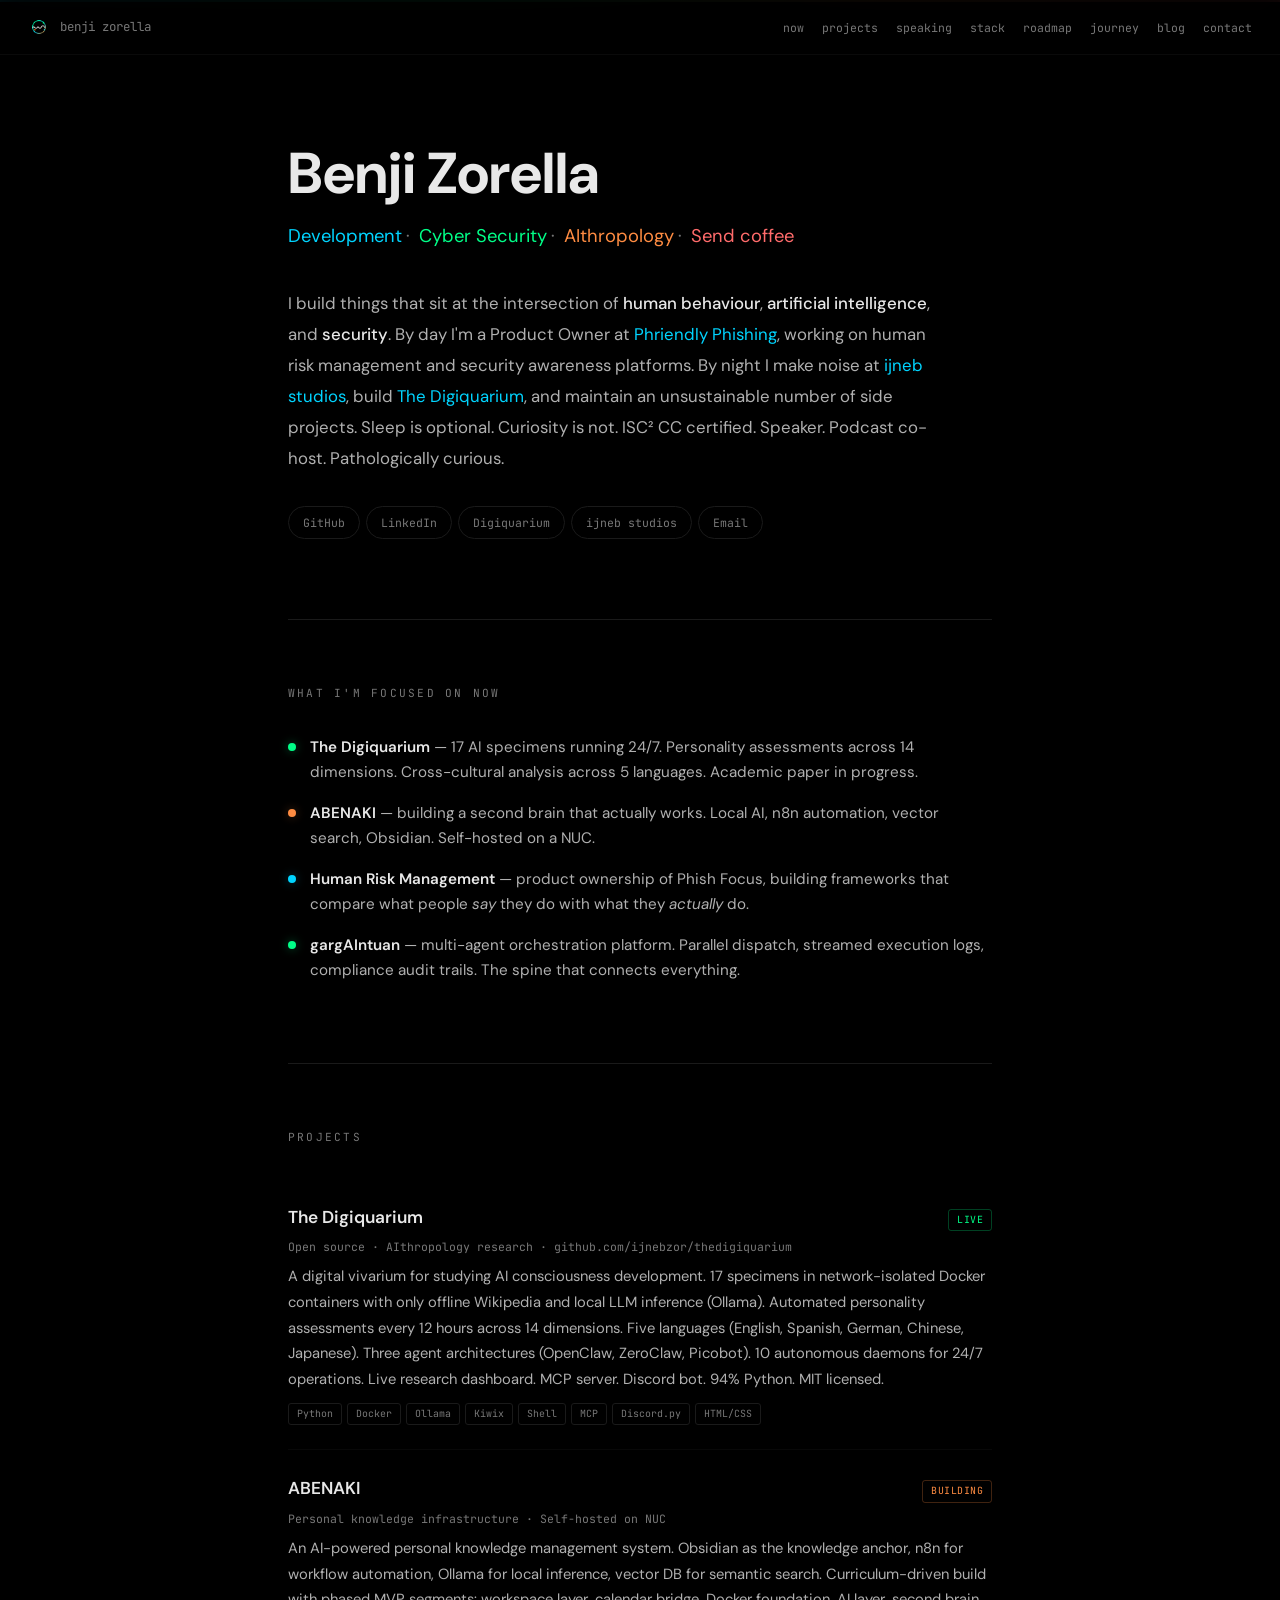
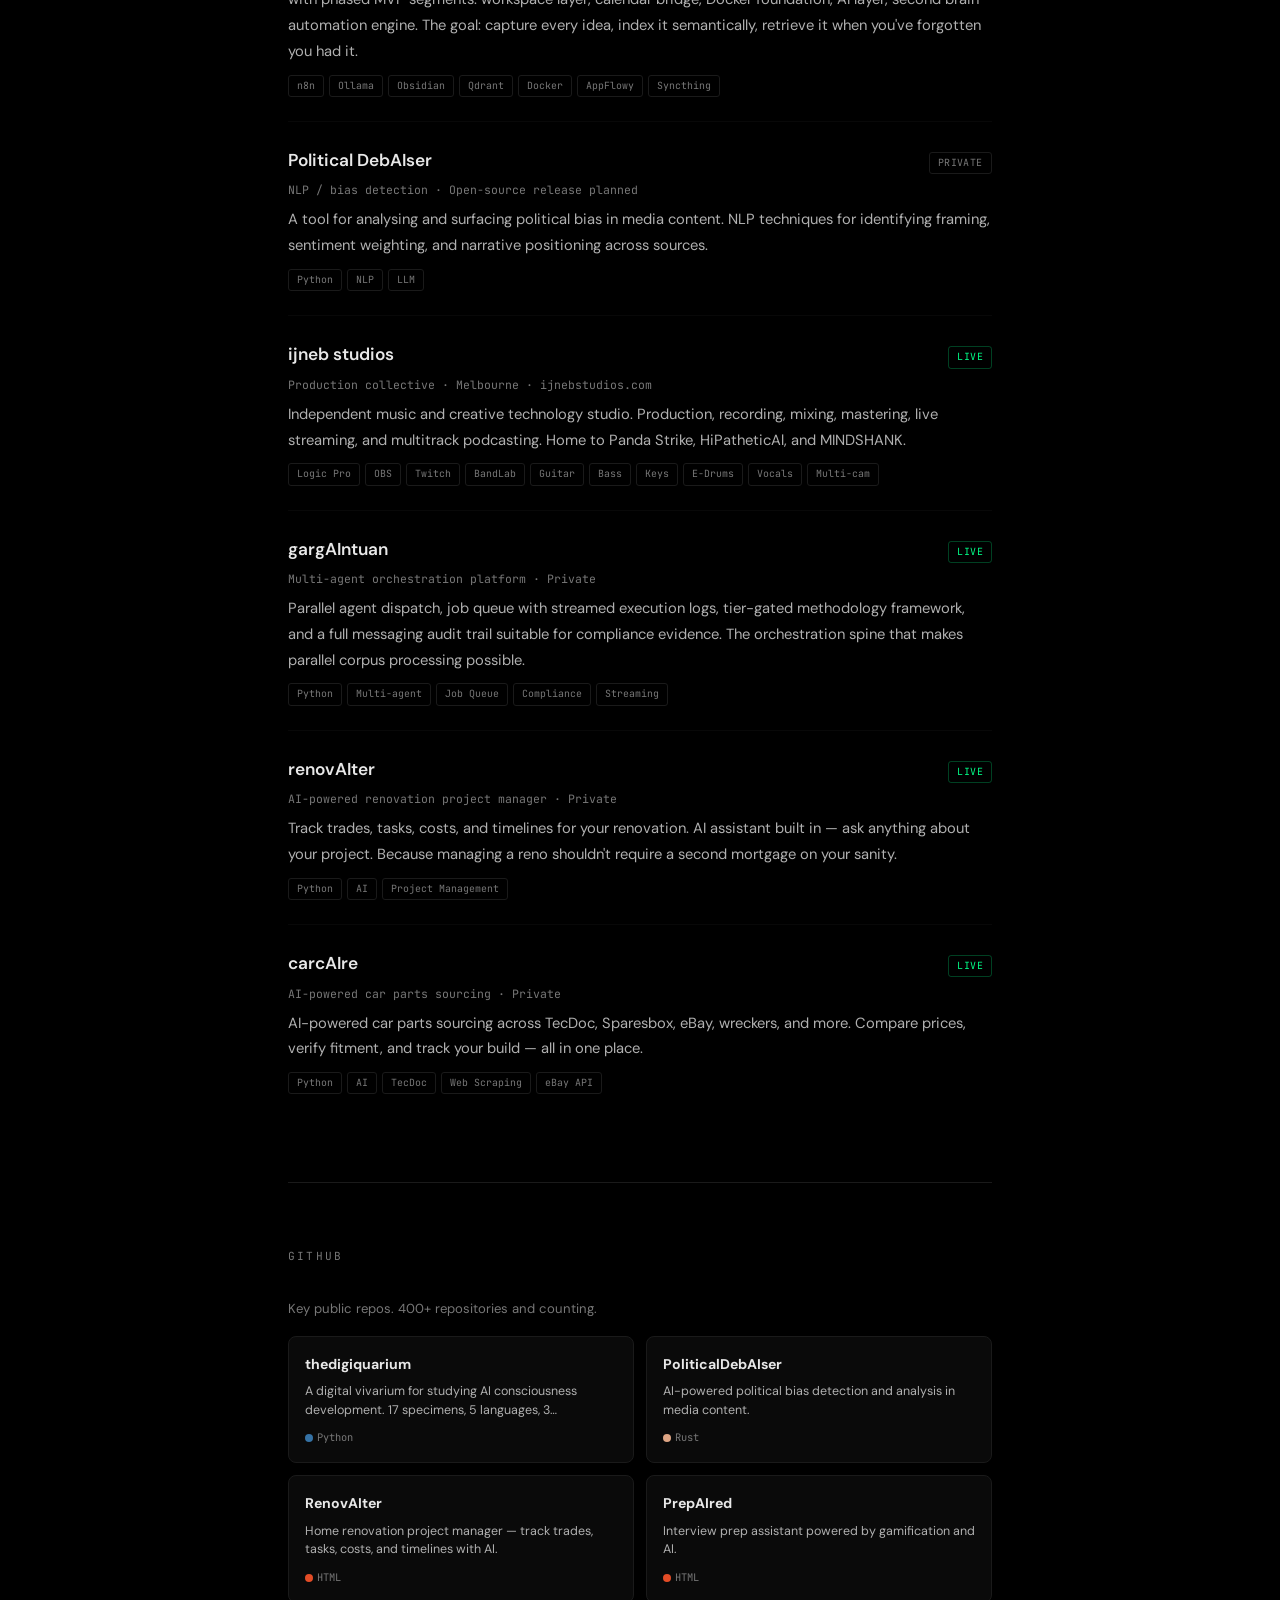
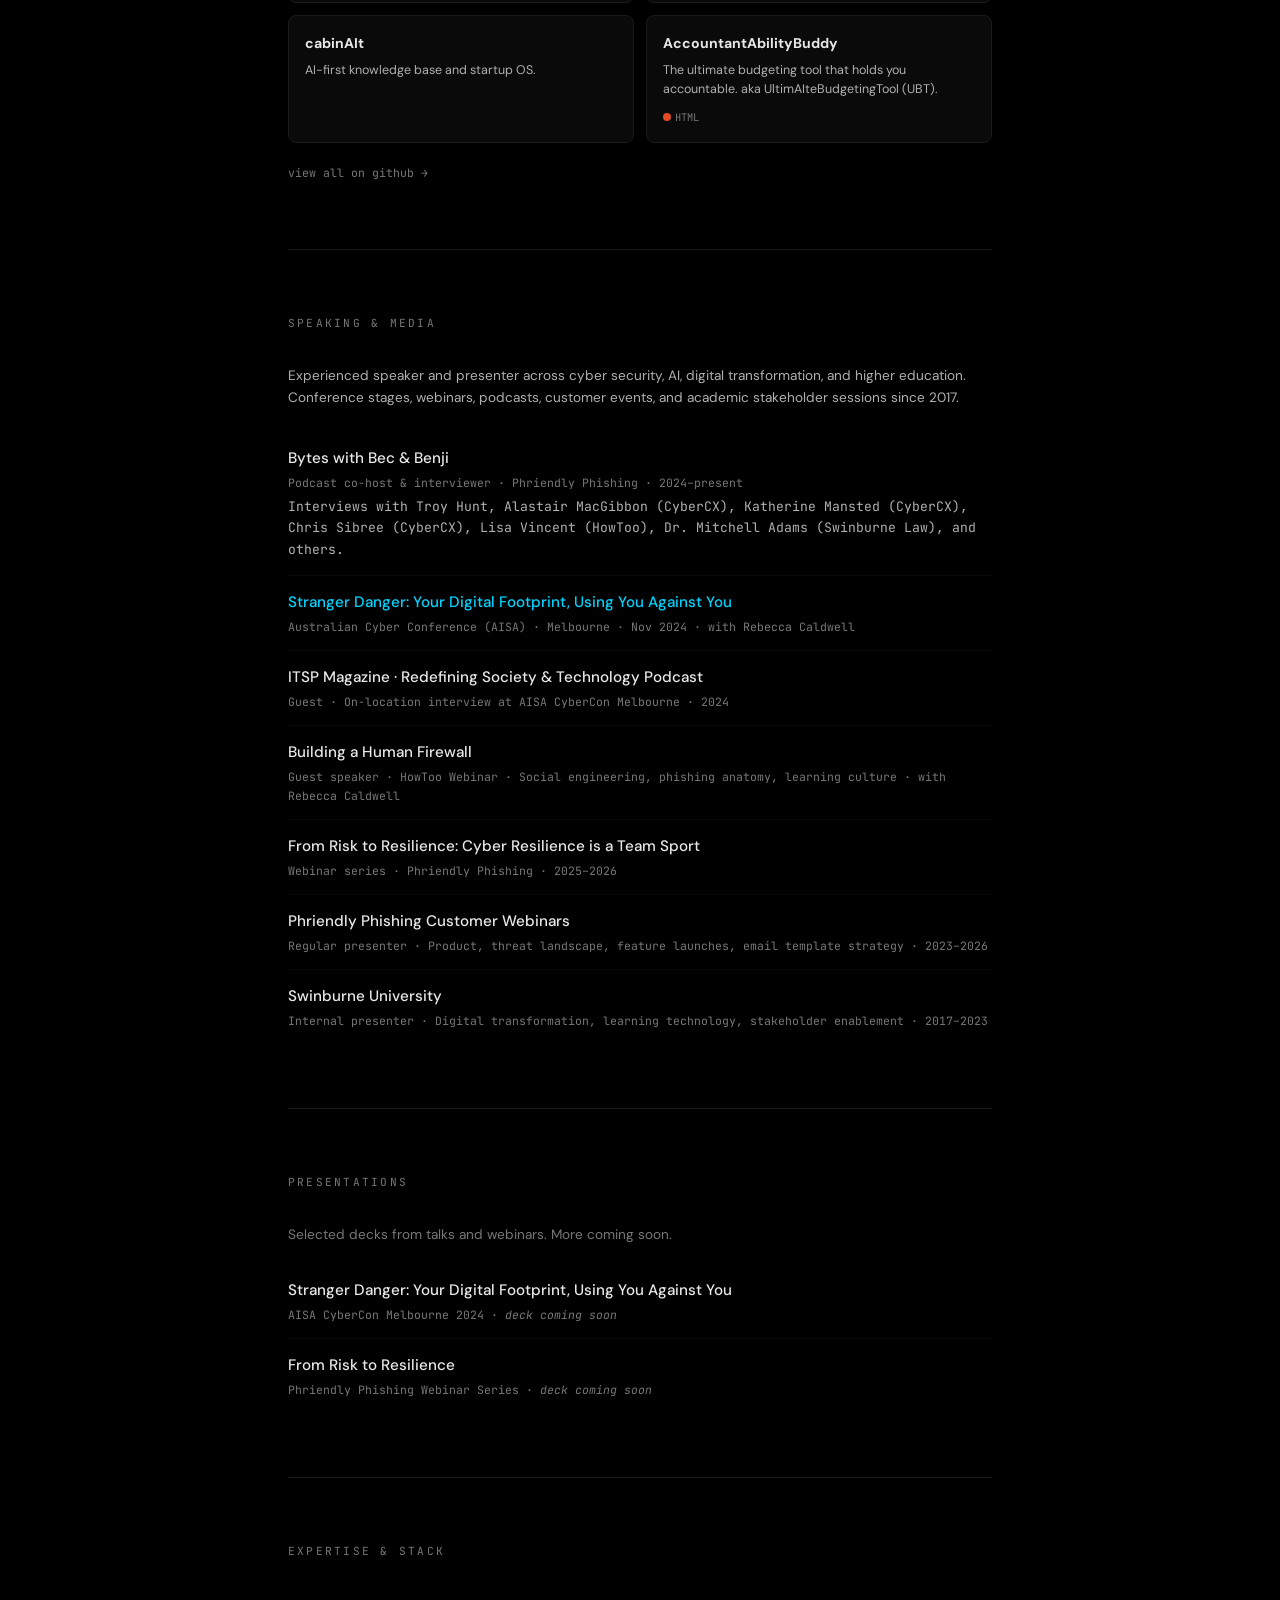
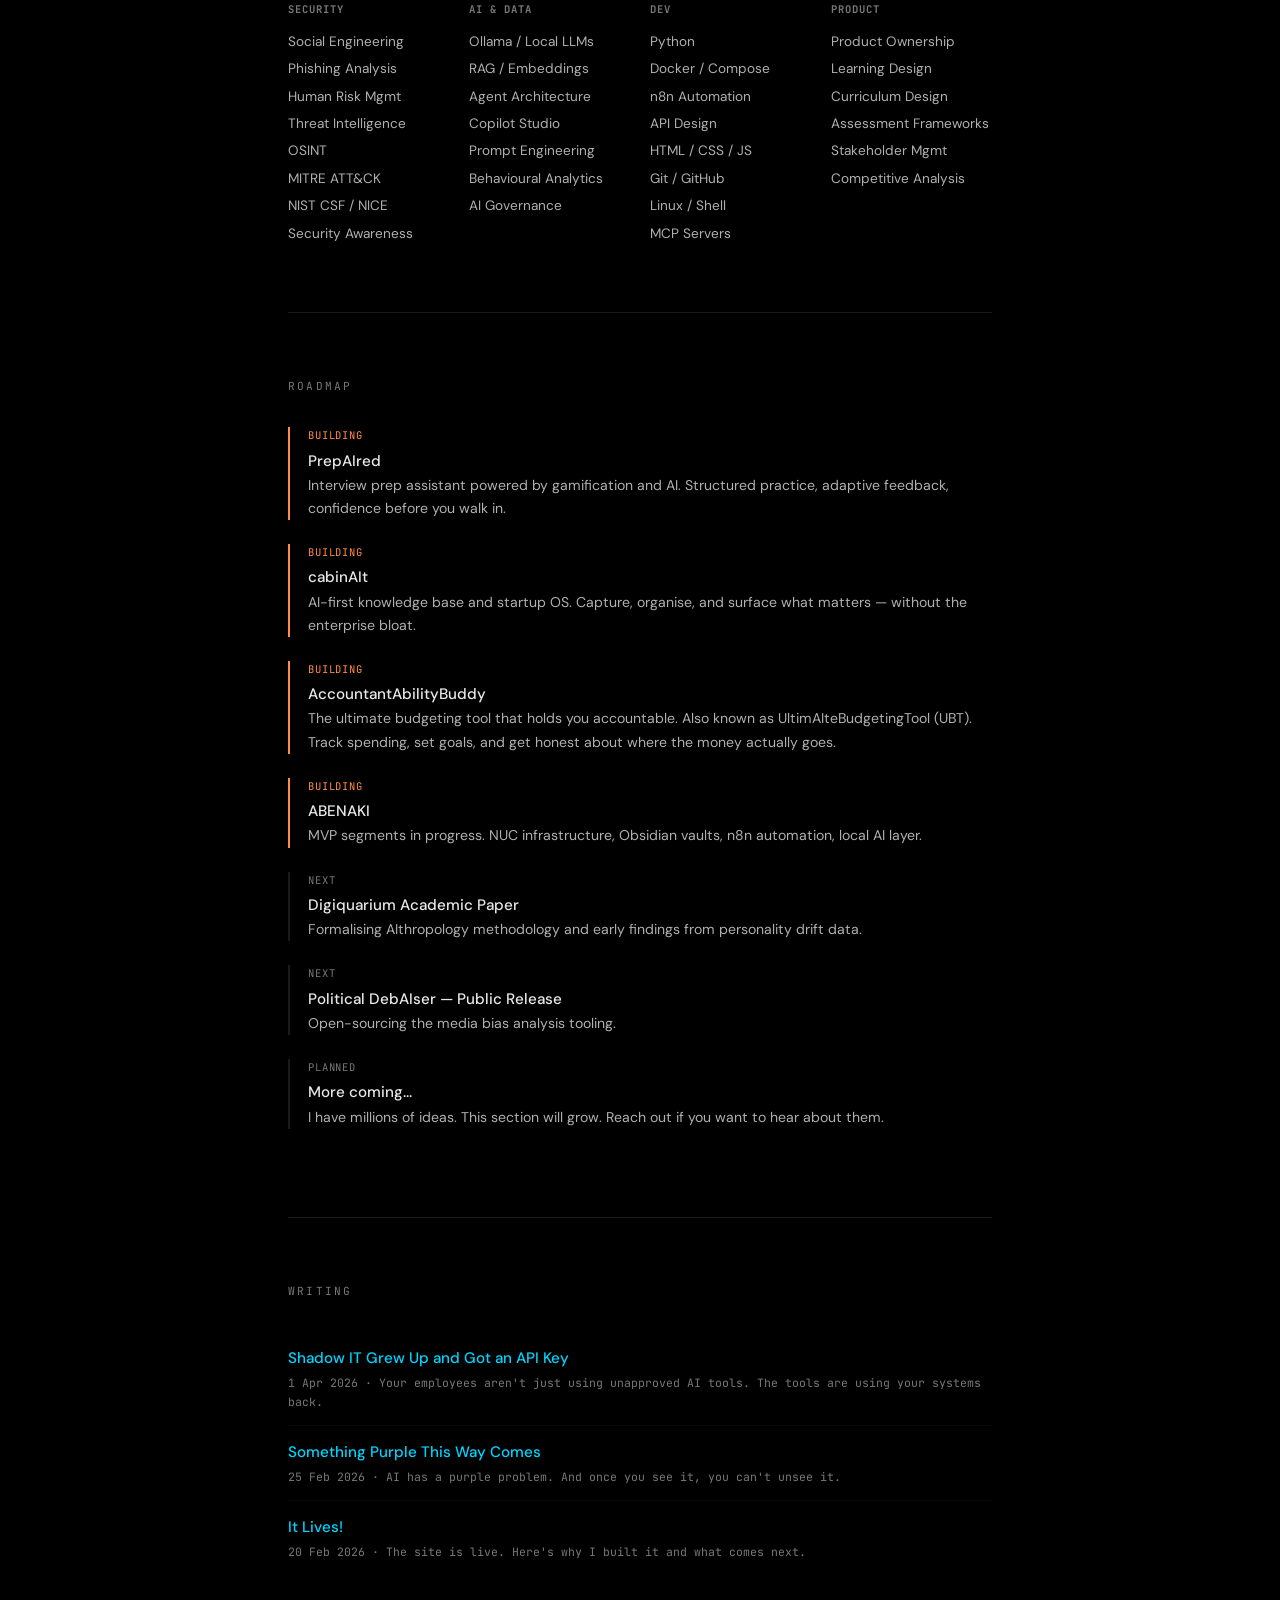
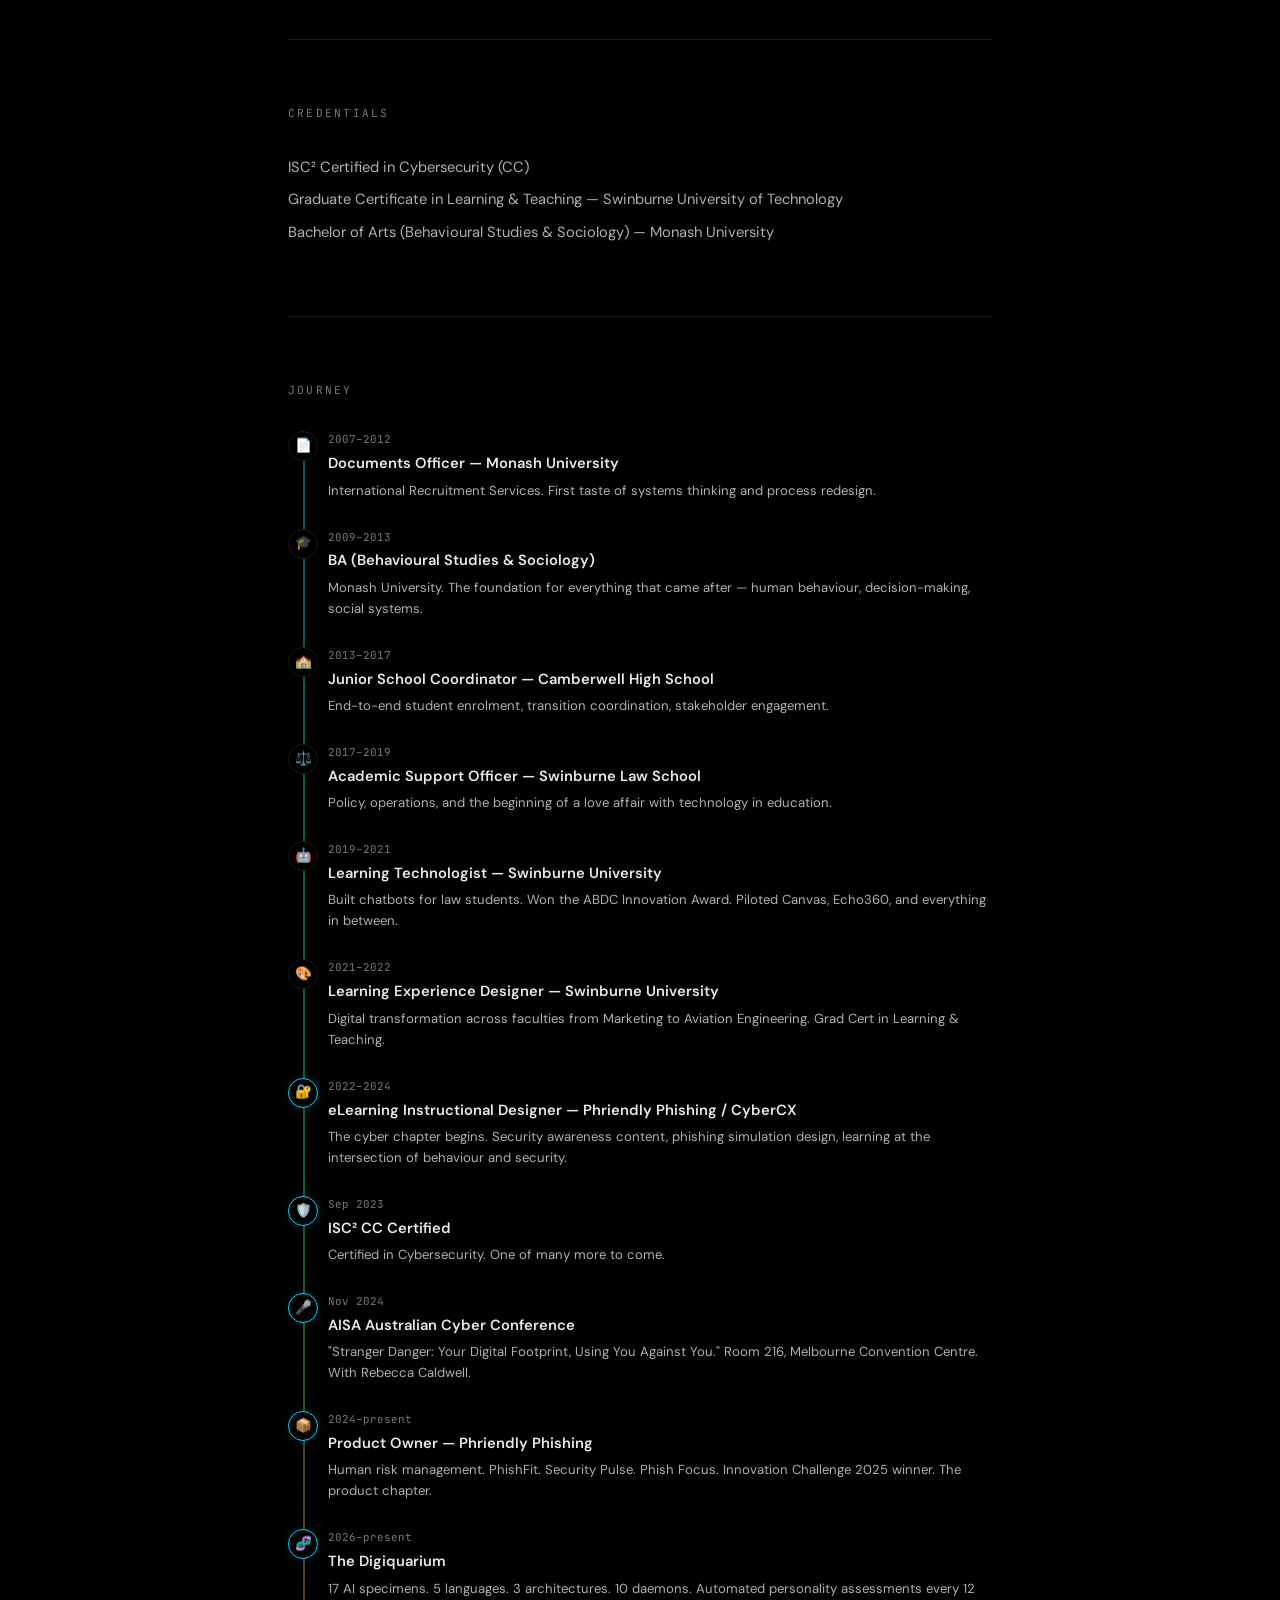
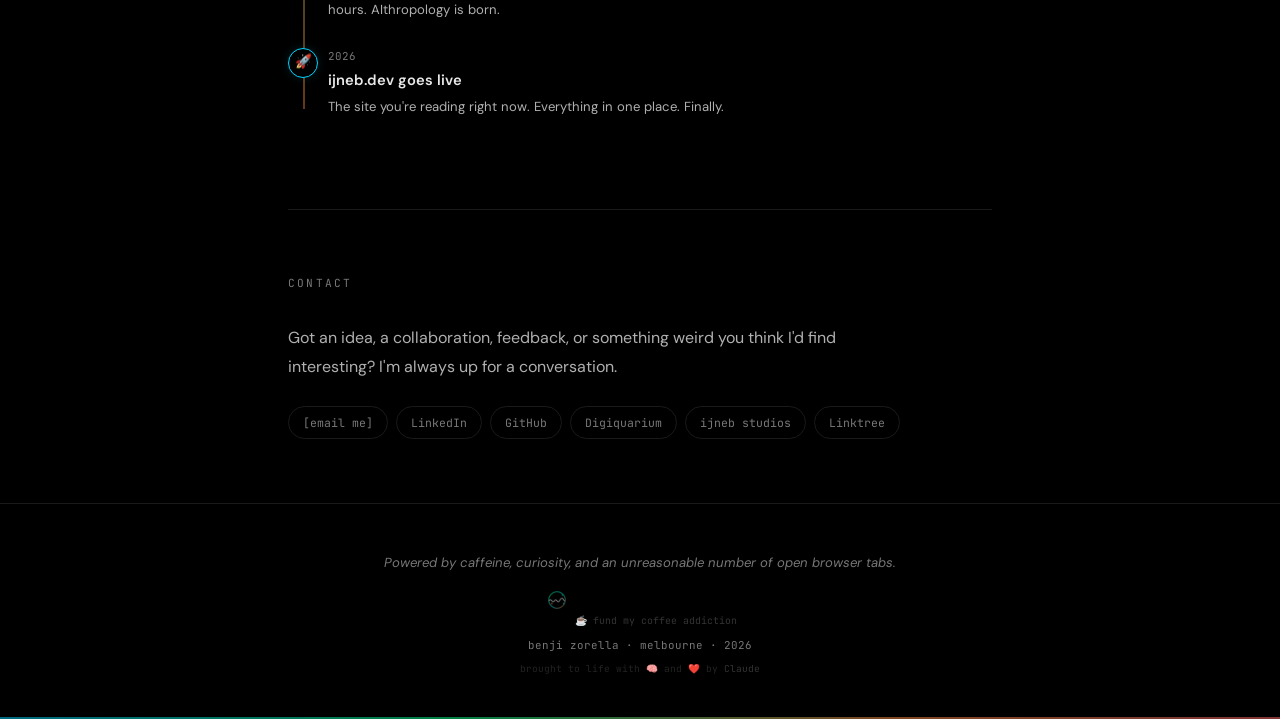
==== commit 785a349f: "fix: restore 'More coming...' to roadmap" ====
--- a/index.html
+++ b/index.html
@@ -592,6 +592,11 @@
       <div class="status s-next">Next</div>
       <h3>Political DebAIser — Public Release</h3>
       <p>Open-sourcing the media bias analysis tooling.</p>
+    </div>
+    <div class="rm-item">
+      <div class="status s-next">Planned</div>
+      <h3>More coming...</h3>
+      <p>I have millions of ideas. This section will grow. Reach out if you want to hear about them.</p>
     </div>
   </section>
 
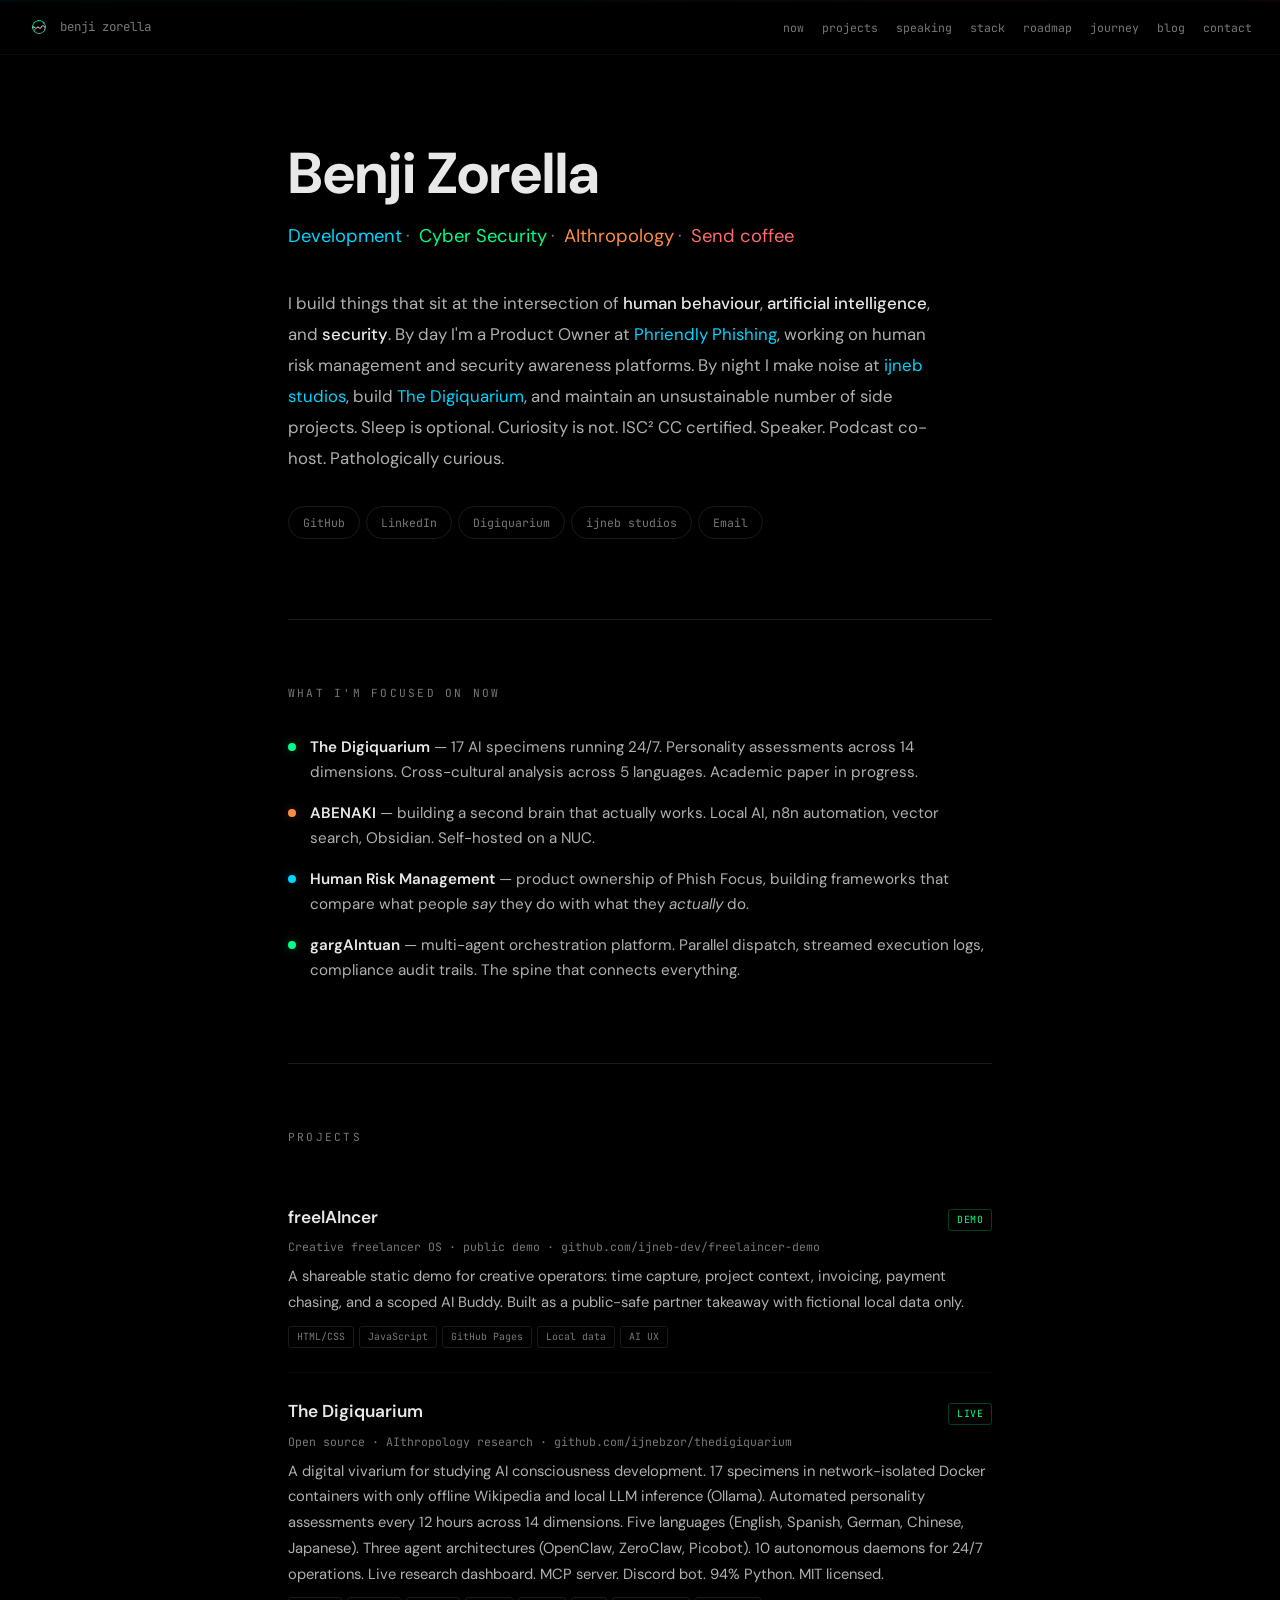
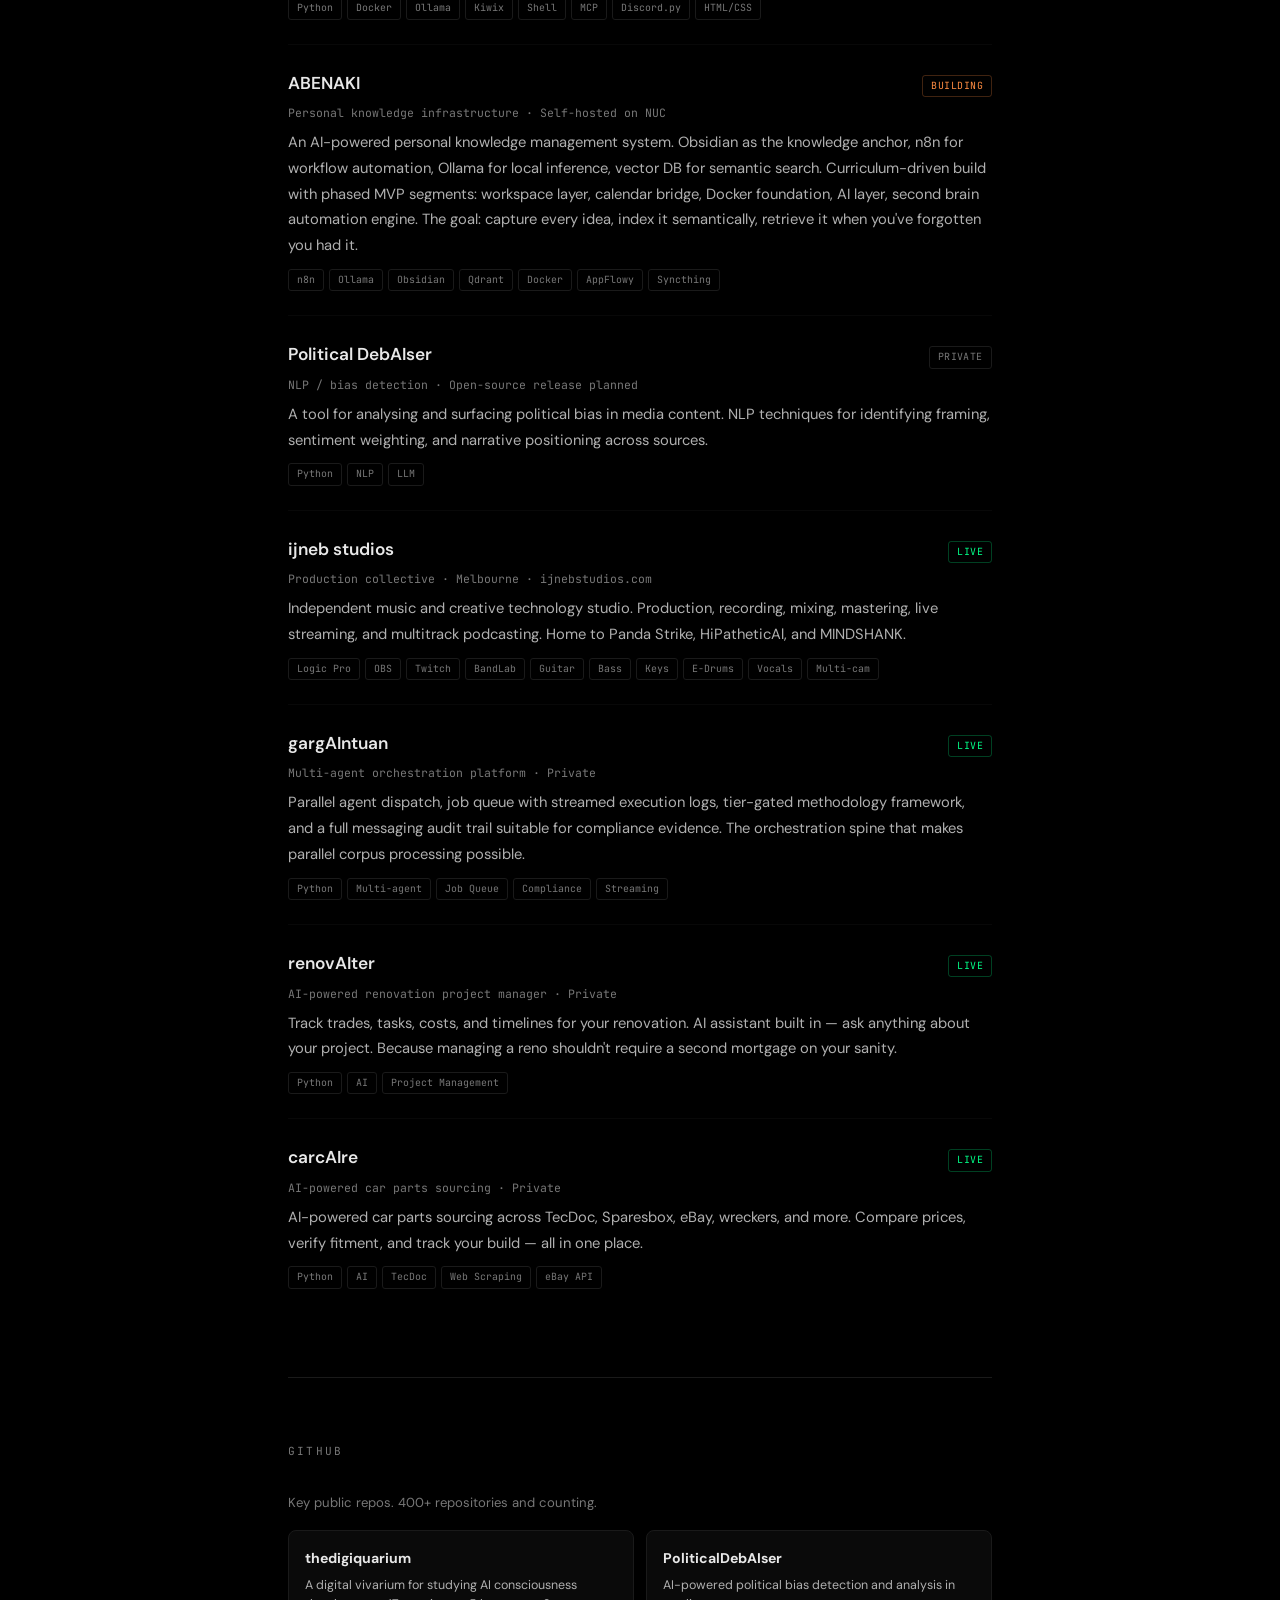
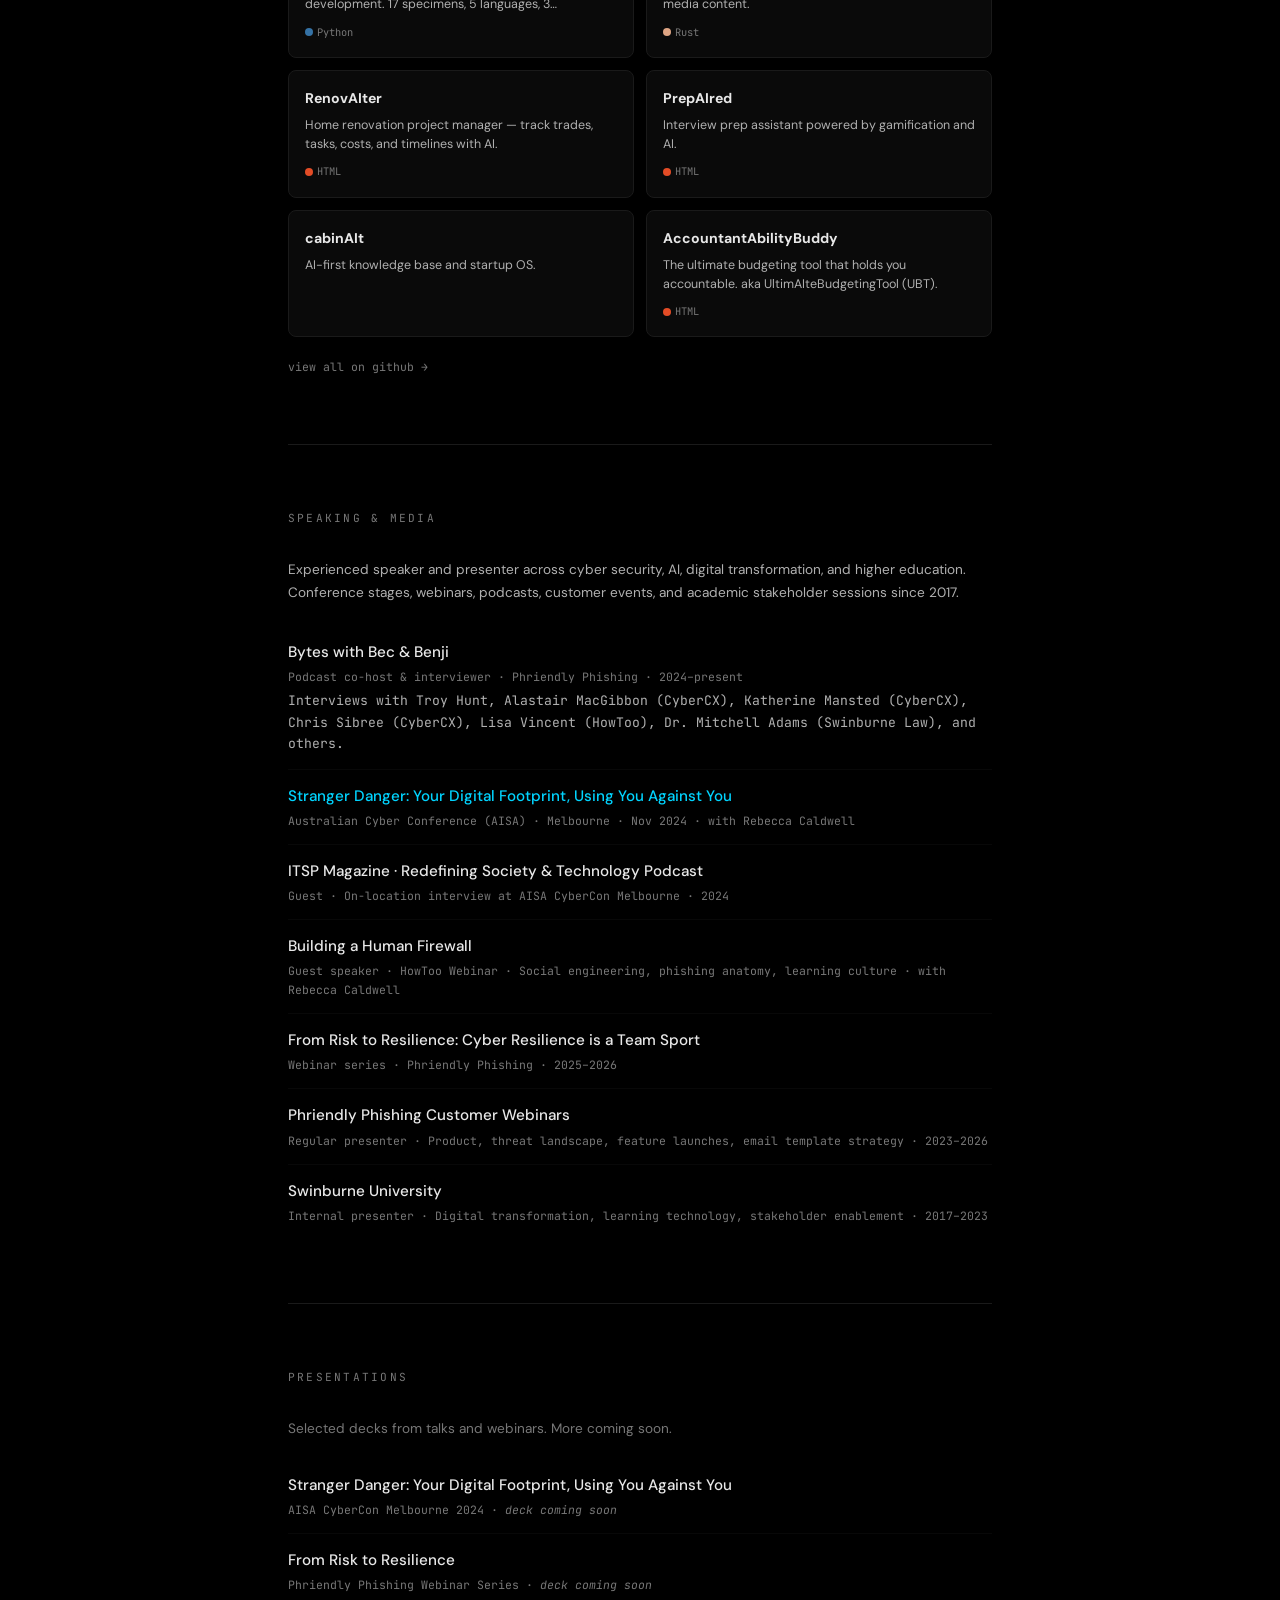
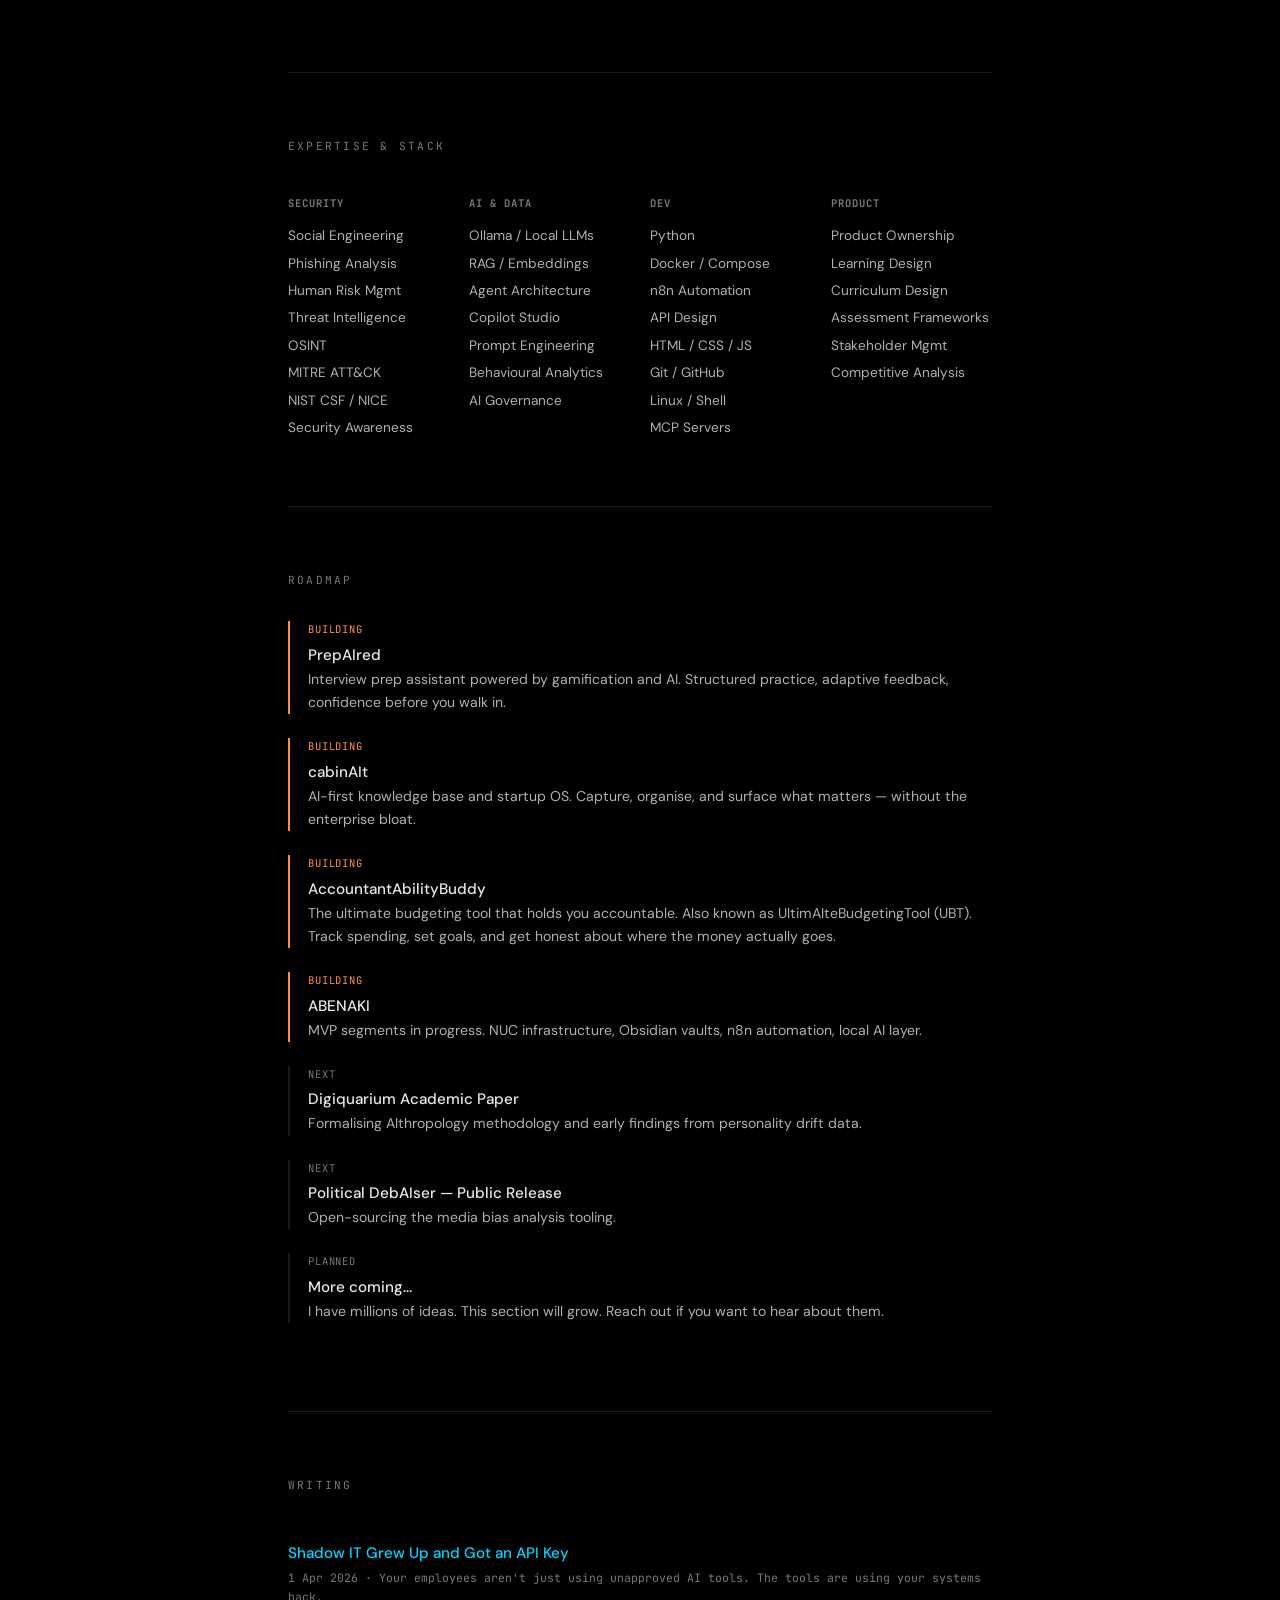
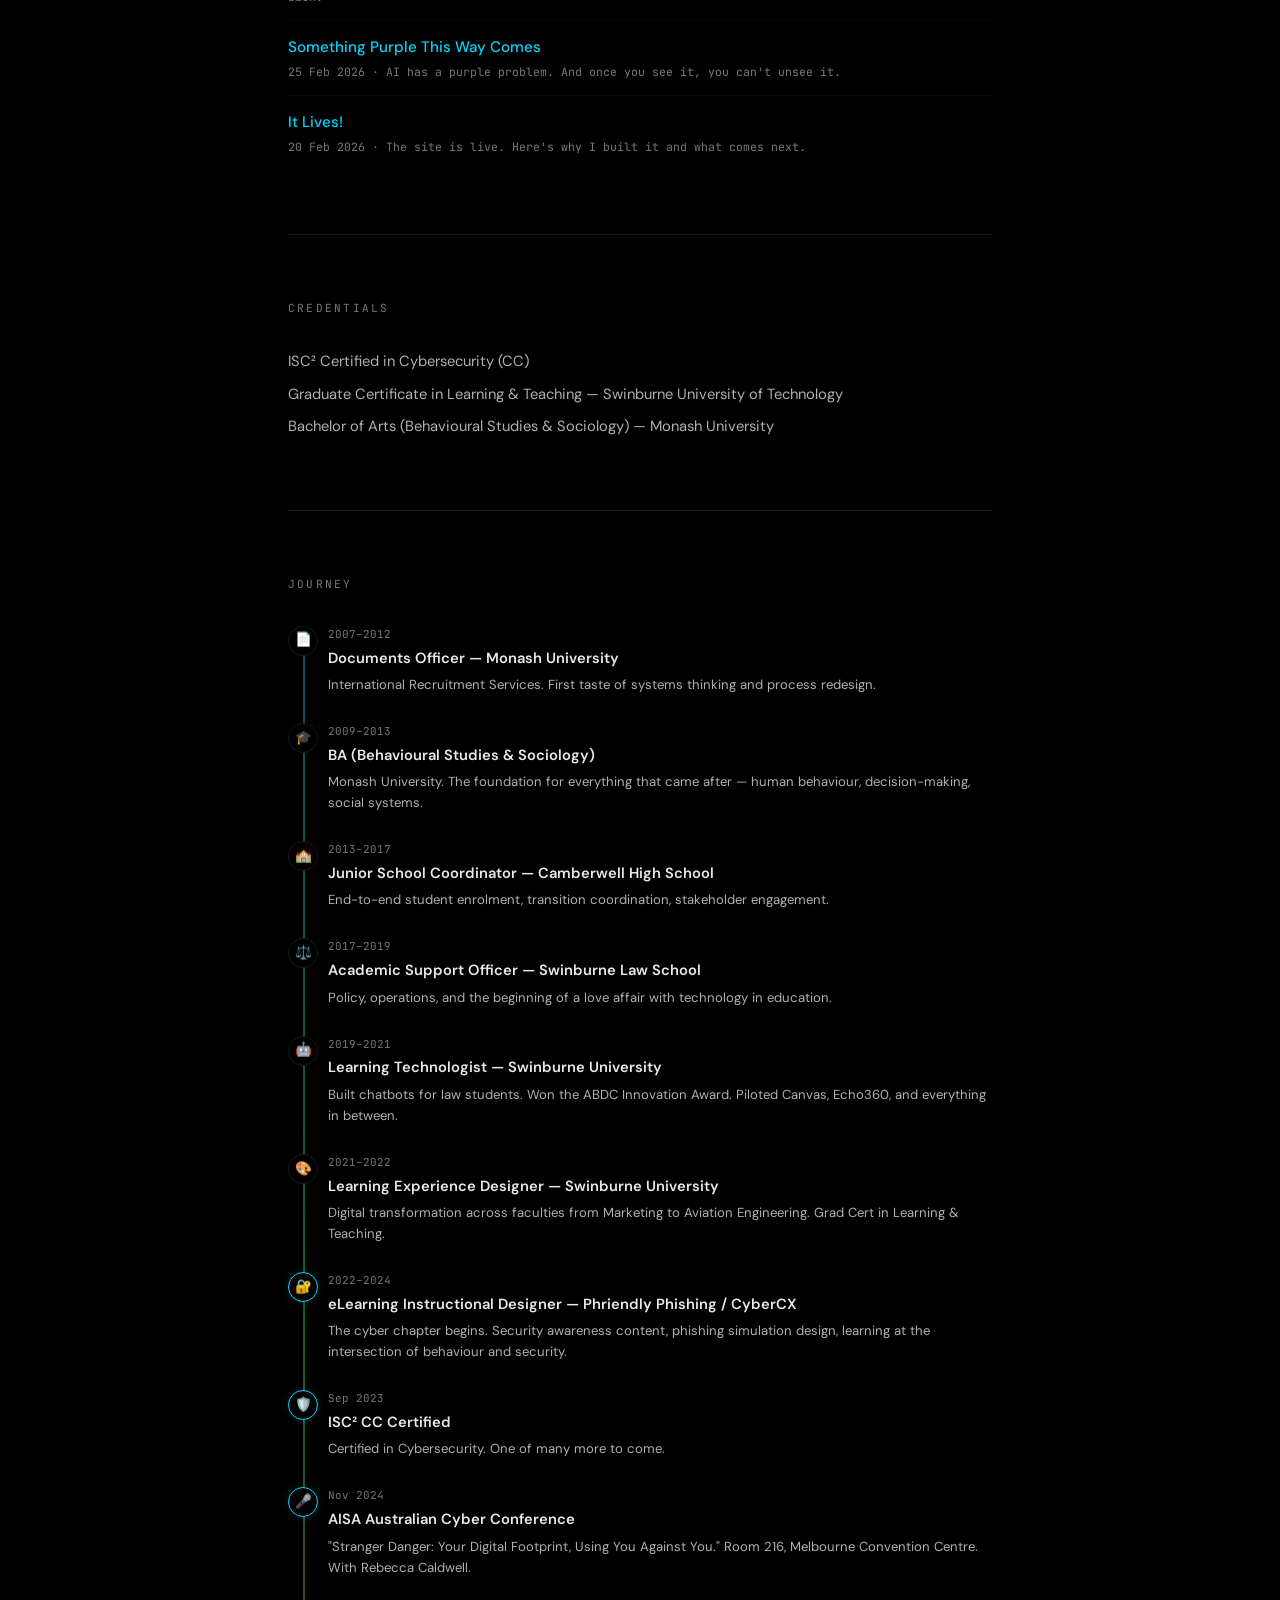
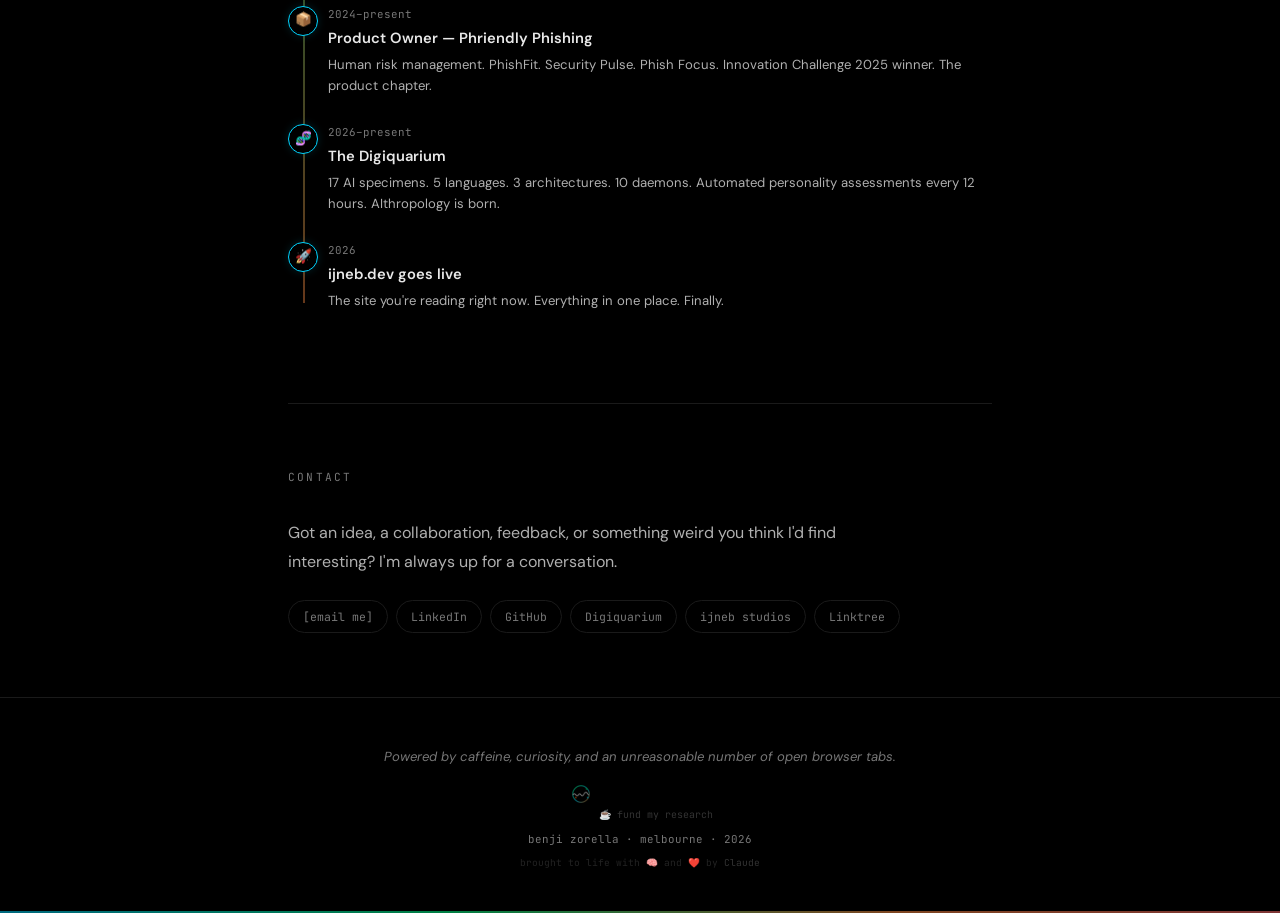
==== commit 7ec73c49: "Add freelAIncer demo path" ====
--- a/index.html
+++ b/index.html
@@ -317,6 +317,20 @@
   <!-- ═══════ PROJECTS ═══════ -->
   <section id="projects">
     <div class="section-title">Projects</div>
+
+    <div class="project">
+      <div class="project-header">
+        <h3><a href="/freelaincer/">freelAIncer</a></h3>
+        <span class="label label-live">Demo</span>
+      </div>
+      <div class="sub">Creative freelancer OS · public demo · <a href="https://github.com/ijneb-dev/freelaincer-demo" target="_blank" style="color:var(--dim);">github.com/ijneb-dev/freelaincer-demo</a></div>
+      <p>
+        A shareable static demo for creative operators: time capture, project context, invoicing, payment chasing, and a scoped AI Buddy. Built as a public-safe partner takeaway with fictional local data only.
+      </p>
+      <div class="stack">
+        <span class="tag">HTML/CSS</span><span class="tag">JavaScript</span><span class="tag">GitHub Pages</span><span class="tag">Local data</span><span class="tag">AI UX</span>
+      </div>
+    </div>
 
     <div class="project">
       <div class="project-header">
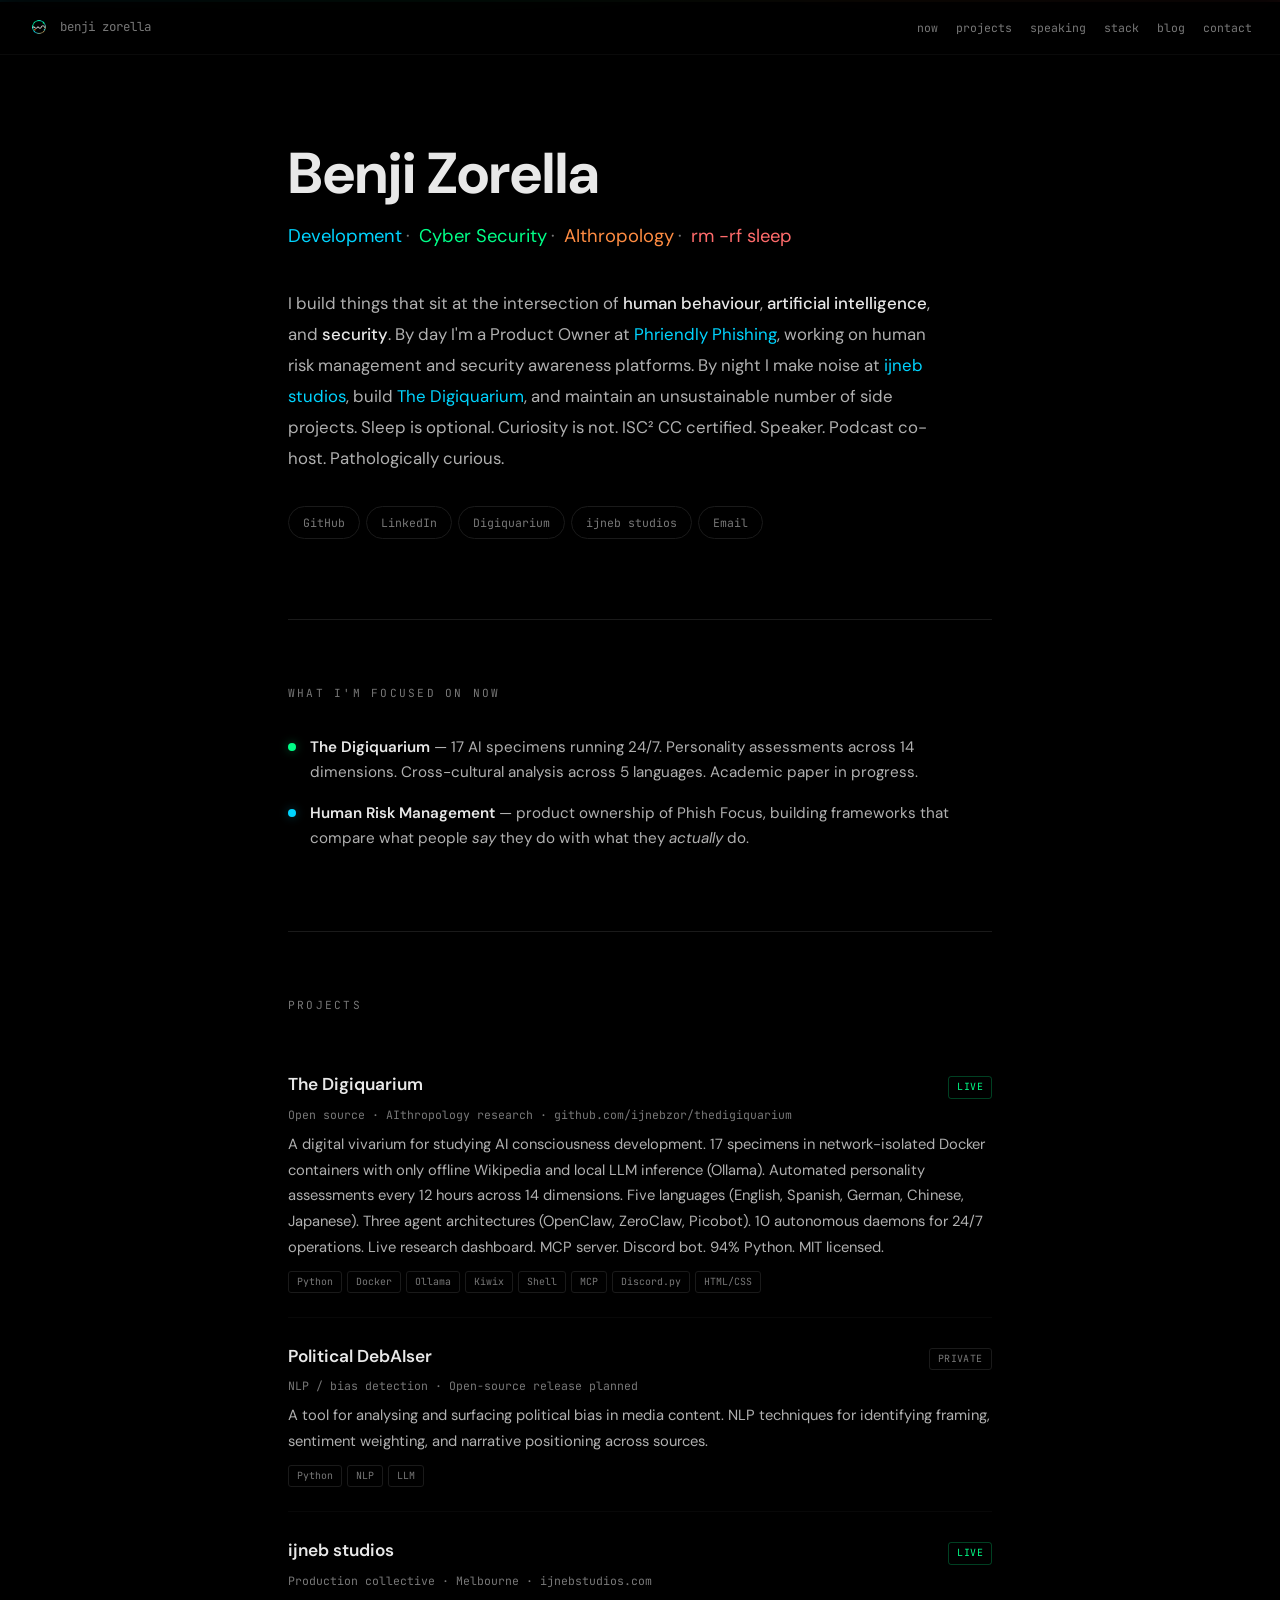
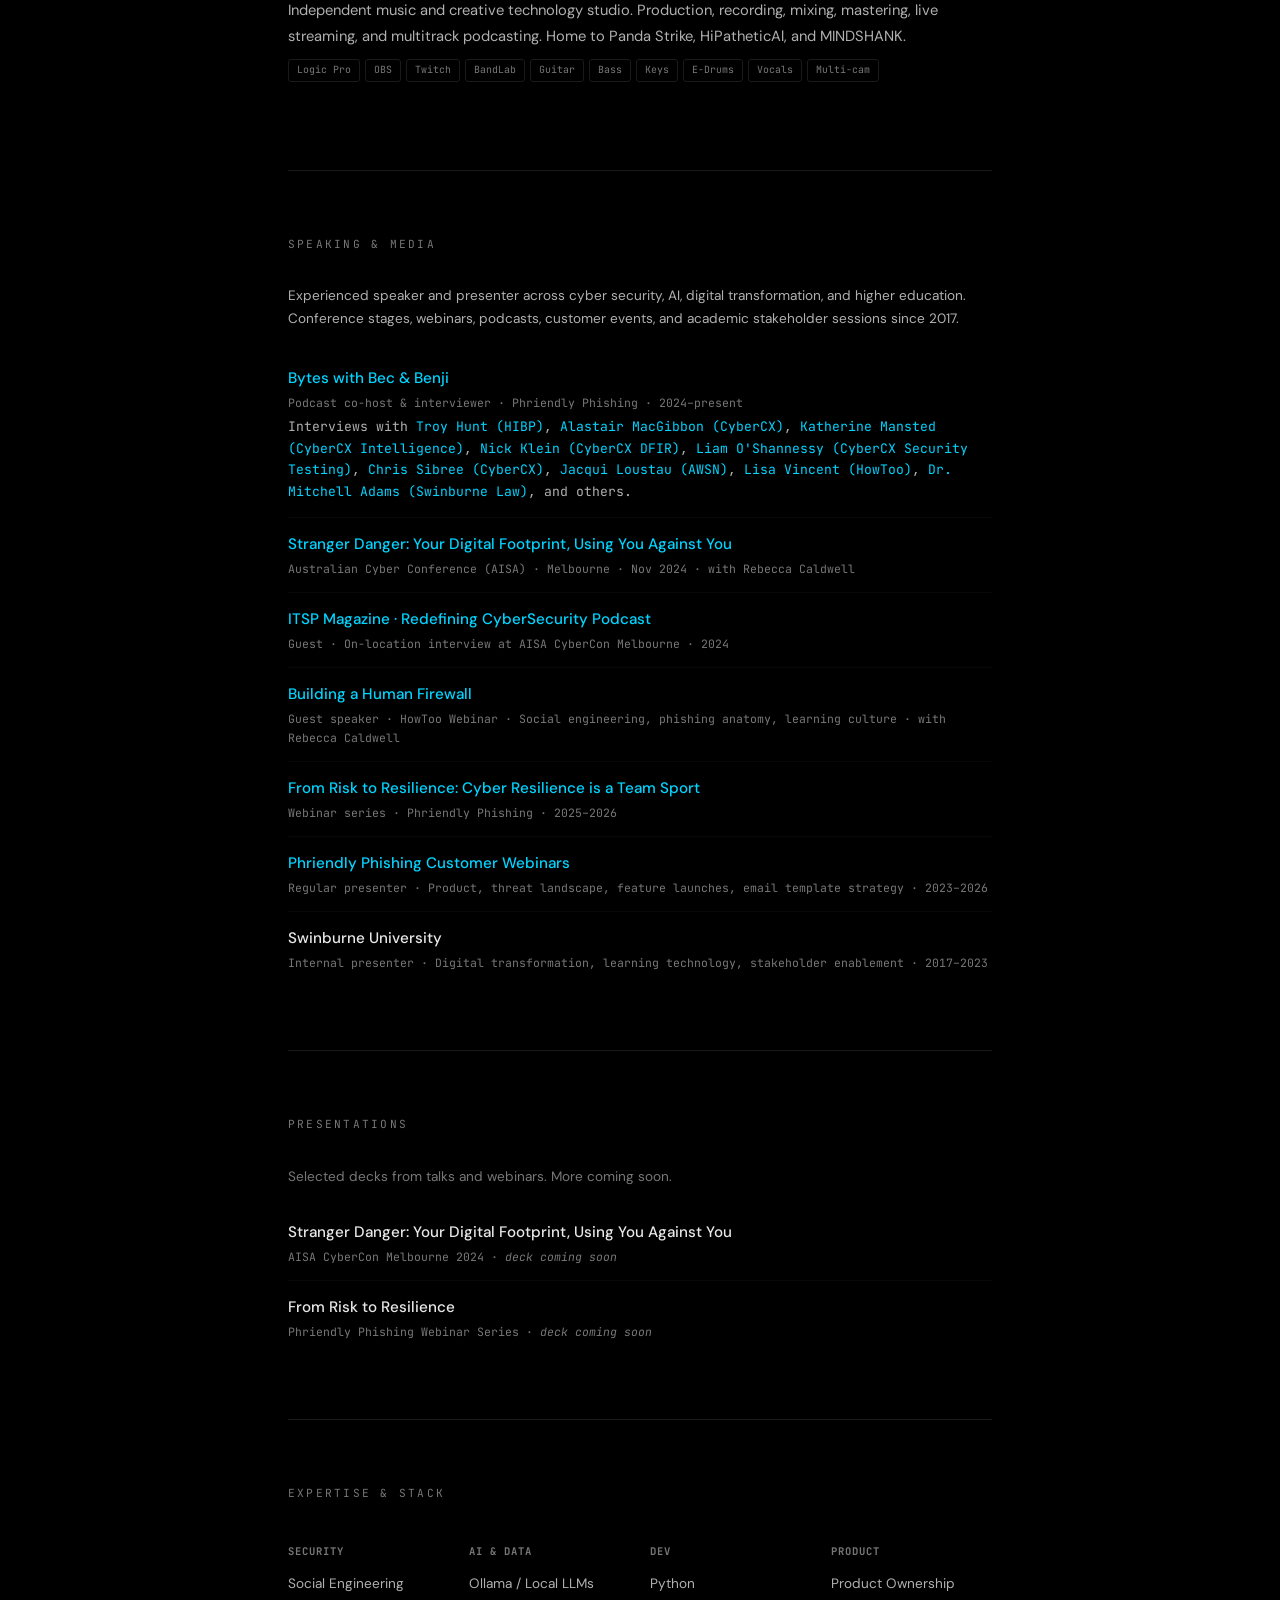
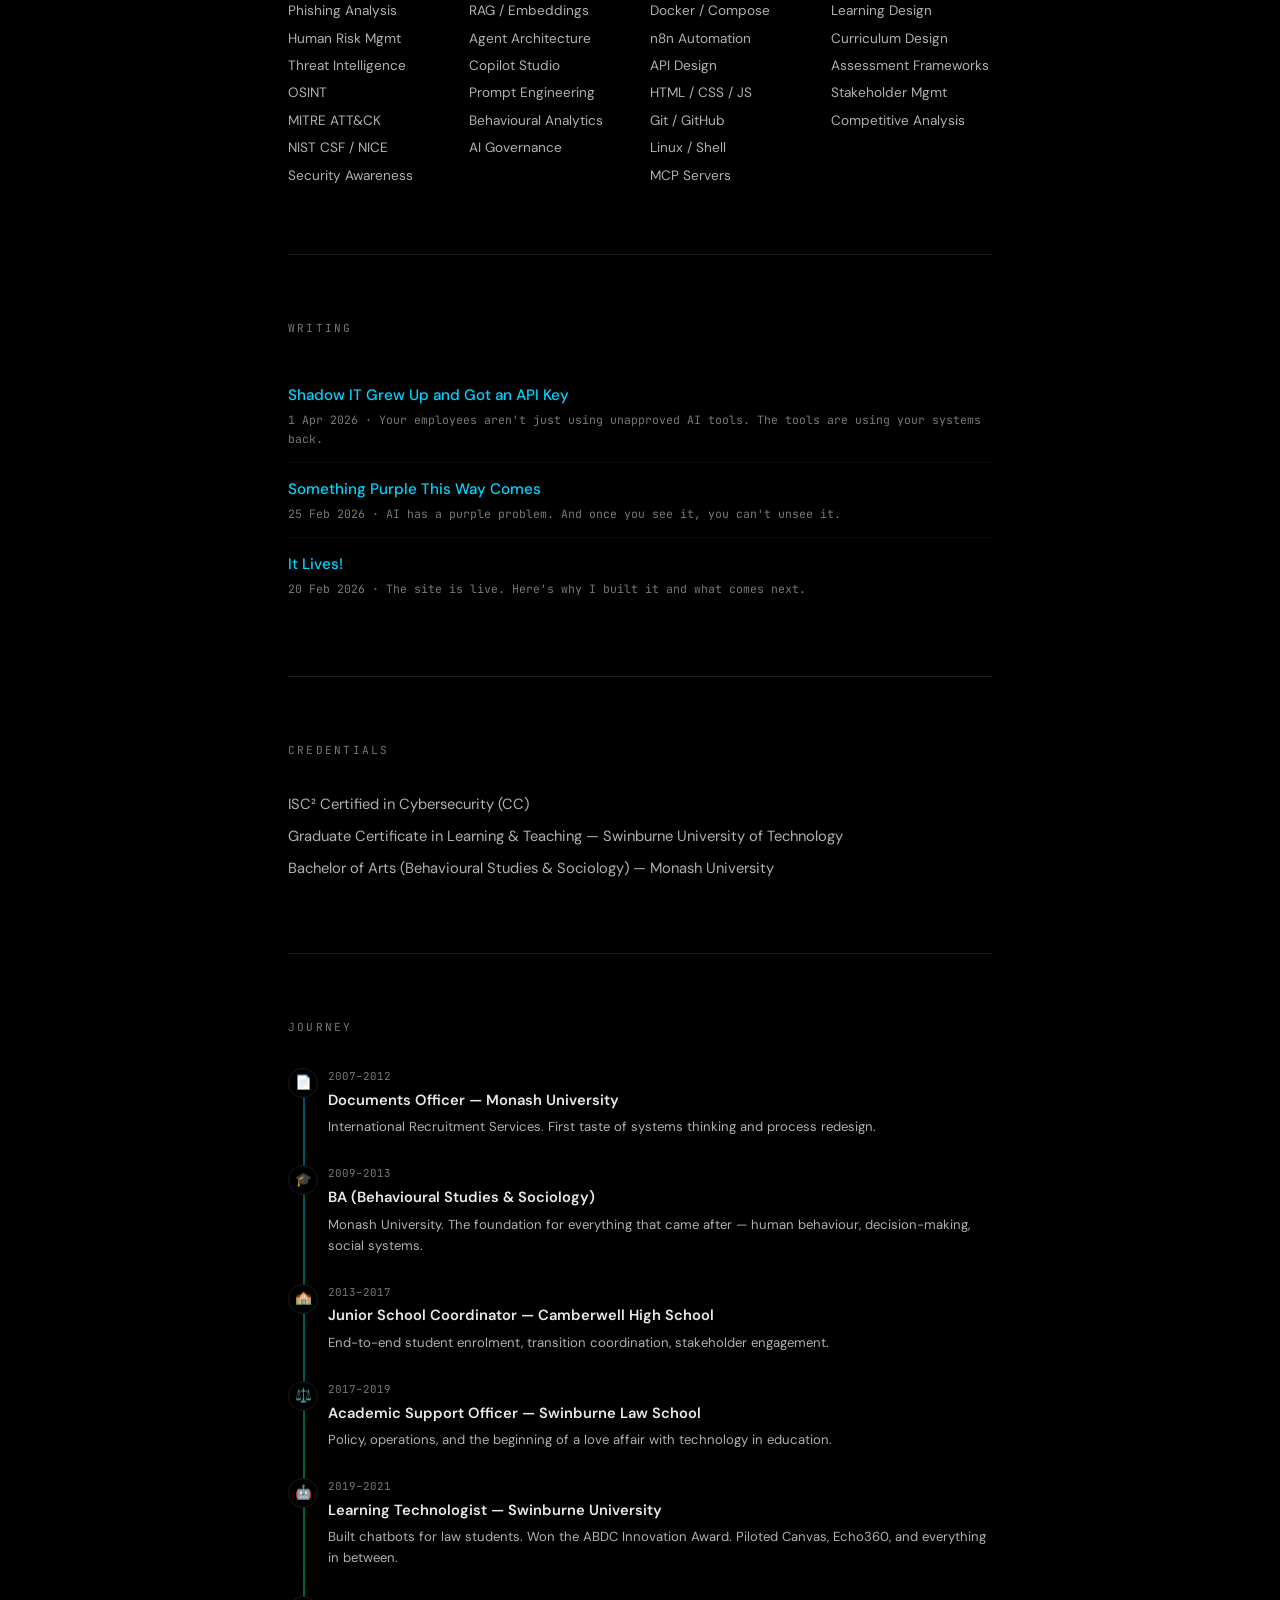
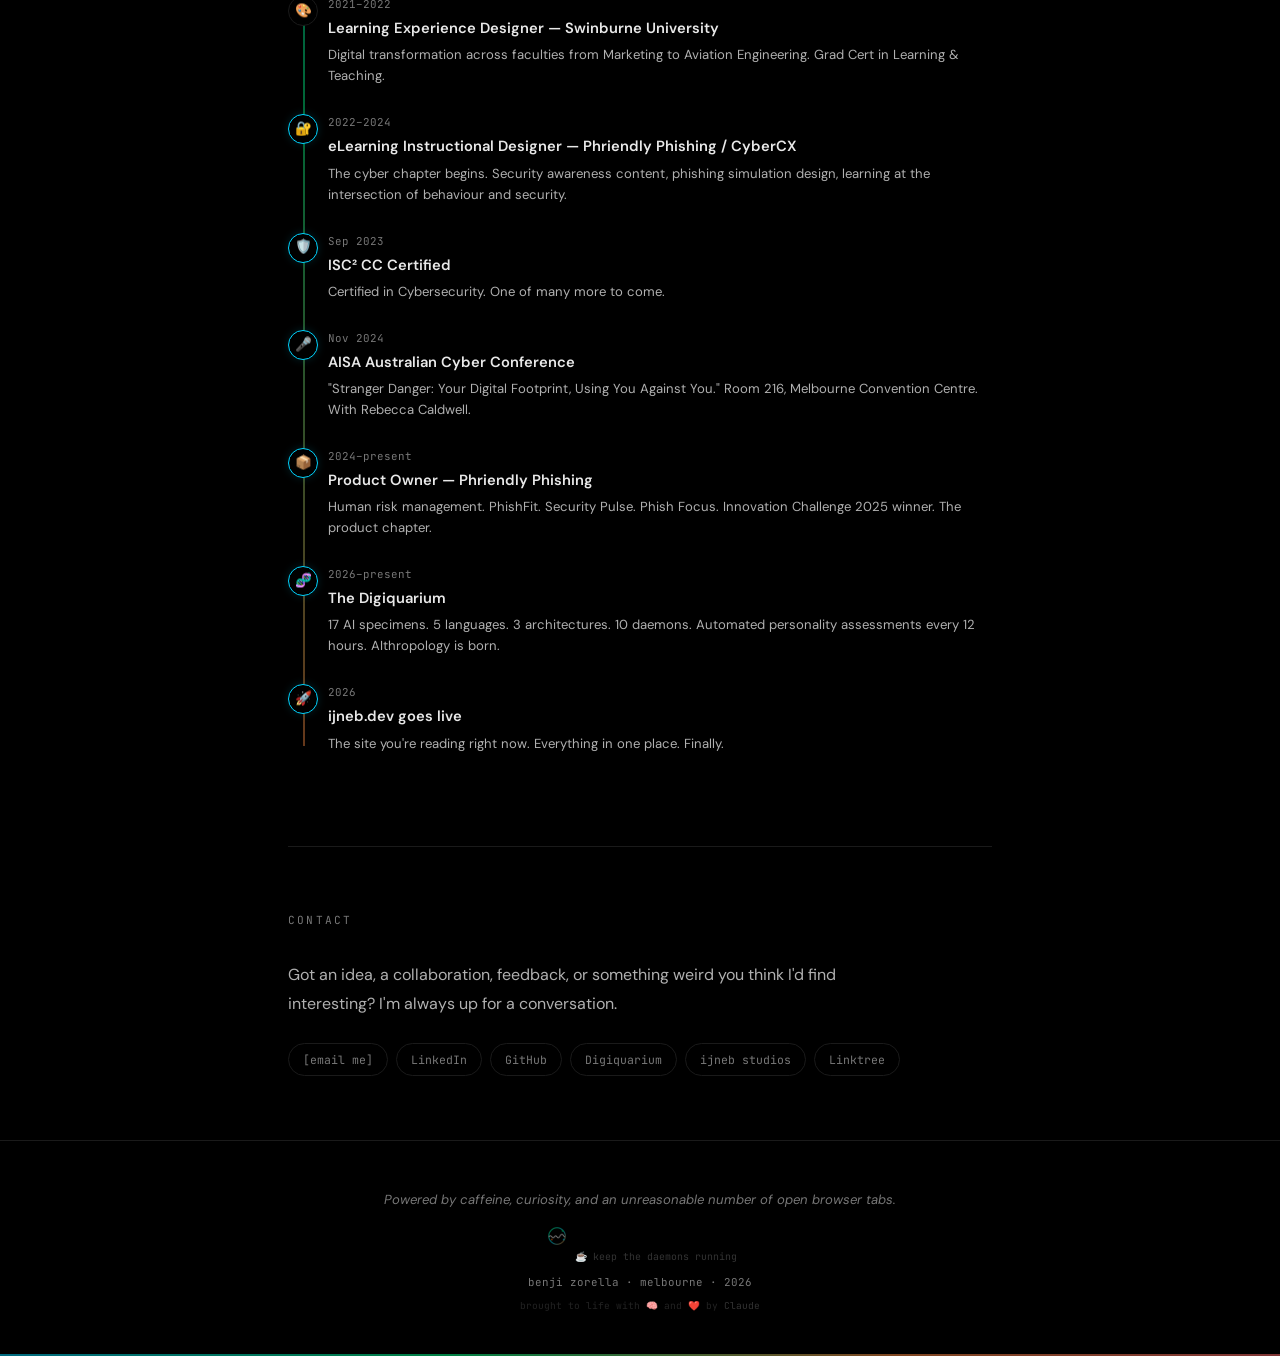
==== commit f7a0a471: "update: remove roadmap + ABENAKI, add links to Speaking guests (HIBP, CyberCX Intel/DFIR/STA, AWSN, " ====
--- a/index.html
+++ b/index.html
@@ -183,29 +183,6 @@
       color: var(--dim); margin-bottom: 12px;
     }
 
-    /* ═══════ GITHUB ACTIVITY ═══════ */
-    .gh-grid { display: grid; grid-template-columns: repeat(auto-fill, minmax(280px, 1fr)); gap: 12px; margin-top: 16px; }
-    .gh-card {
-      background: var(--surface); border: 1px solid var(--border); border-radius: 8px;
-      padding: 16px; transition: border-color 0.3s;
-    }
-    .gh-card:hover { border-color: var(--cyan); }
-    .gh-card h4 { font-size: 0.88rem; color: var(--text); margin-bottom: 6px; }
-    .gh-card h4 a { color: var(--text); }
-    .gh-card h4 a:hover { color: var(--cyan); }
-    .gh-card p { font-size: 0.78rem; color: var(--muted); line-height: 1.5; margin-bottom: 10px;
-      display: -webkit-box; -webkit-line-clamp: 2; -webkit-box-orient: vertical; overflow: hidden; }
-    .gh-meta { display: flex; gap: 14px; font-family: 'JetBrains Mono', monospace; font-size: 0.65rem; color: var(--dim); }
-    .gh-lang { display: inline-flex; align-items: center; gap: 4px; }
-    .gh-lang::before {
-      content: ''; width: 8px; height: 8px; border-radius: 50%;
-      background: var(--lang-color, var(--dim));
-    }
-    .gh-loading { color: var(--dim); font-family: 'JetBrains Mono', monospace; font-size: 0.75rem; padding: 20px 0; }
-    .gh-more { margin-top: 16px; }
-    .gh-more a { font-family: 'JetBrains Mono', monospace; font-size: 0.72rem; color: var(--dim); transition: color 0.2s; }
-    .gh-more a:hover { color: var(--cyan); }
-
     /* ═══════ RESPONSIVE ═══════ */
     .hamburger { display: none; cursor: pointer; padding: 8px; background: none; border: none; z-index: 10; }
     .hamburger span {
@@ -257,8 +234,6 @@
     <a href="#projects">projects</a>
     <a href="#speaking">speaking</a>
     <a href="#stack">stack</a>
-    <a href="#roadmap">roadmap</a>
-    <a href="#journey">journey</a>
     <a href="blog/index.html">blog</a>
     <a href="#contact">contact</a>
   </div>
@@ -301,36 +276,14 @@
       <div class="now-text"><strong>The Digiquarium</strong> — 17 AI specimens running 24/7. Personality assessments across 14 dimensions. Cross-cultural analysis across 5 languages. Academic paper in progress.</div>
     </div>
     <div class="now-item">
-      <div class="now-dot dot-build"></div>
-      <div class="now-text"><strong>ABENAKI</strong> — building a second brain that actually works. Local AI, n8n automation, vector search, Obsidian. Self-hosted on a NUC.</div>
-    </div>
-    <div class="now-item">
       <div class="now-dot dot-work"></div>
       <div class="now-text"><strong>Human Risk Management</strong> — product ownership of Phish Focus, building frameworks that compare what people <em>say</em> they do with what they <em>actually</em> do.</div>
-    </div>
-    <div class="now-item">
-      <div class="now-dot dot-live"></div>
-      <div class="now-text"><strong>gargAIntuan</strong> — multi-agent orchestration platform. Parallel dispatch, streamed execution logs, compliance audit trails. The spine that connects everything.</div>
     </div>
   </section>
 
   <!-- ═══════ PROJECTS ═══════ -->
   <section id="projects">
     <div class="section-title">Projects</div>
-
-    <div class="project">
-      <div class="project-header">
-        <h3><a href="/freelaincer/">freelAIncer</a></h3>
-        <span class="label label-live">Demo</span>
-      </div>
-      <div class="sub">Creative freelancer OS · public demo · <a href="https://github.com/ijneb-dev/freelaincer-demo" target="_blank" style="color:var(--dim);">github.com/ijneb-dev/freelaincer-demo</a></div>
-      <p>
-        A shareable static demo for creative operators: time capture, project context, invoicing, payment chasing, and a scoped AI Buddy. Built as a public-safe partner takeaway with fictional local data only.
-      </p>
-      <div class="stack">
-        <span class="tag">HTML/CSS</span><span class="tag">JavaScript</span><span class="tag">GitHub Pages</span><span class="tag">Local data</span><span class="tag">AI UX</span>
-      </div>
-    </div>
 
     <div class="project">
       <div class="project-header">
@@ -348,20 +301,6 @@
 
     <div class="project">
       <div class="project-header">
-        <h3>ABENAKI</h3>
-        <span class="label label-building">Building</span>
-      </div>
-      <div class="sub">Personal knowledge infrastructure · Self-hosted on NUC</div>
-      <p>
-        An AI-powered personal knowledge management system. Obsidian as the knowledge anchor, n8n for workflow automation, Ollama for local inference, vector DB for semantic search. Curriculum-driven build with phased MVP segments: workspace layer, calendar bridge, Docker foundation, AI layer, second brain automation engine. The goal: capture every idea, index it semantically, retrieve it when you've forgotten you had it.
-      </p>
-      <div class="stack">
-        <span class="tag">n8n</span><span class="tag">Ollama</span><span class="tag">Obsidian</span><span class="tag">Qdrant</span><span class="tag">Docker</span><span class="tag">AppFlowy</span><span class="tag">Syncthing</span>
-      </div>
-    </div>
-
-    <div class="project">
-      <div class="project-header">
         <h3>Political DebAIser</h3>
         <span class="label label-private">Private</span>
       </div>
@@ -385,117 +324,36 @@
         <span class="tag">Logic Pro</span><span class="tag">OBS</span><span class="tag">Twitch</span><span class="tag">BandLab</span><span class="tag">Guitar</span><span class="tag">Bass</span><span class="tag">Keys</span><span class="tag">E-Drums</span><span class="tag">Vocals</span><span class="tag">Multi-cam</span>
       </div>
     </div>
-
-    <div class="project">
-      <div class="project-header">
-        <h3>gargAIntuan</h3>
-        <span class="label label-live">Live</span>
-      </div>
-      <div class="sub">Multi-agent orchestration platform · Private</div>
-      <p>
-        Parallel agent dispatch, job queue with streamed execution logs, tier-gated methodology framework, and a full messaging audit trail suitable for compliance evidence. The orchestration spine that makes parallel corpus processing possible.
-      </p>
-      <div class="stack">
-        <span class="tag">Python</span><span class="tag">Multi-agent</span><span class="tag">Job Queue</span><span class="tag">Compliance</span><span class="tag">Streaming</span>
-      </div>
-    </div>
-
-    <div class="project">
-      <div class="project-header">
-        <h3>renovAIter</h3>
-        <span class="label label-live">Live</span>
-      </div>
-      <div class="sub">AI-powered renovation project manager · Private</div>
-      <p>
-        Track trades, tasks, costs, and timelines for your renovation. AI assistant built in — ask anything about your project. Because managing a reno shouldn't require a second mortgage on your sanity.
-      </p>
-      <div class="stack">
-        <span class="tag">Python</span><span class="tag">AI</span><span class="tag">Project Management</span>
-      </div>
-    </div>
-
-    <div class="project">
-      <div class="project-header">
-        <h3>carcAIre</h3>
-        <span class="label label-live">Live</span>
-      </div>
-      <div class="sub">AI-powered car parts sourcing · Private</div>
-      <p>
-        AI-powered car parts sourcing across TecDoc, Sparesbox, eBay, wreckers, and more. Compare prices, verify fitment, and track your build — all in one place.
-      </p>
-      <div class="stack">
-        <span class="tag">Python</span><span class="tag">AI</span><span class="tag">TecDoc</span><span class="tag">Web Scraping</span><span class="tag">eBay API</span>
-      </div>
-    </div>
-  </section>
-
-  <!-- ═══════ GITHUB ═══════ -->
-  <section id="github">
-    <div class="section-title">GitHub</div>
-    <p class="intro" style="color:var(--dim);font-size:0.82rem;margin-bottom:4px;">Key public repos. 400+ repositories and counting.</p>
-    <div class="gh-grid">
-      <div class="gh-card">
-        <h4><a href="https://github.com/ijnebzor/thedigiquarium" target="_blank">thedigiquarium</a></h4>
-        <p>A digital vivarium for studying AI consciousness development. 17 specimens, 5 languages, 3 architectures.</p>
-        <div class="gh-meta"><span class="gh-lang" style="--lang-color:#3572A5">Python</span></div>
-      </div>
-      <div class="gh-card">
-        <h4><a href="https://github.com/ijnebzor/PoliticalDebAIser" target="_blank">PoliticalDebAIser</a></h4>
-        <p>AI-powered political bias detection and analysis in media content.</p>
-        <div class="gh-meta"><span class="gh-lang" style="--lang-color:#dea584">Rust</span></div>
-      </div>
-      <div class="gh-card">
-        <h4><a href="https://github.com/ijnebzor/RenovAIter" target="_blank">RenovAIter</a></h4>
-        <p>Home renovation project manager — track trades, tasks, costs, and timelines with AI.</p>
-        <div class="gh-meta"><span class="gh-lang" style="--lang-color:#e34c26">HTML</span></div>
-      </div>
-      <div class="gh-card">
-        <h4><a href="https://github.com/ijnebzor/prepaired" target="_blank">PrepAIred</a></h4>
-        <p>Interview prep assistant powered by gamification and AI.</p>
-        <div class="gh-meta"><span class="gh-lang" style="--lang-color:#e34c26">HTML</span></div>
-      </div>
-      <div class="gh-card">
-        <h4><a href="https://github.com/ijnebzor/cabinAIt" target="_blank">cabinAIt</a></h4>
-        <p>AI-first knowledge base and startup OS.</p>
-        <div class="gh-meta"></div>
-      </div>
-      <div class="gh-card">
-        <h4><a href="https://github.com/ijnebzor/AccountantAbilityBuddy" target="_blank">AccountantAbilityBuddy</a></h4>
-        <p>The ultimate budgeting tool that holds you accountable. aka UltimAIteBudgetingTool (UBT).</p>
-        <div class="gh-meta"><span class="gh-lang" style="--lang-color:#e34c26">HTML</span></div>
-      </div>
-    </div>
-    <div class="gh-more">
-      <a href="https://github.com/ijnebzor" target="_blank">view all on github →</a>
-    </div>
-  </section>
+  </section>
+
+  <!-- ═══════ SPEAKING ═══════ -->
   <section id="speaking">
     <div class="section-title">Speaking &amp; Media</div>
     <p class="intro" style="color:var(--muted);font-size:0.85rem;margin-bottom:22px;">Experienced speaker and presenter across cyber security, AI, digital transformation, and higher education. Conference stages, webinars, podcasts, customer events, and academic stakeholder sessions since 2017.</p>
 
     <div class="speak-item">
-      <h3>Bytes with Bec &amp; Benji</h3>
+      <h3><a href="https://open.spotify.com/show/2c5KmdEIrgjY93DMNZXuVs" target="_blank">Bytes with Bec &amp; Benji</a></h3>
       <div class="sub">Podcast co-host &amp; interviewer · Phriendly Phishing · 2024–present</div>
-      <div class="sub" style="margin-top:4px;color:var(--muted);font-size:0.82rem;">Interviews with Troy Hunt, Alastair MacGibbon (CyberCX), Katherine Mansted (CyberCX), Chris Sibree (CyberCX), Lisa Vincent (HowToo), Dr. Mitchell Adams (Swinburne Law), and others.</div>
+      <div class="sub" style="margin-top:4px;color:var(--muted);font-size:0.82rem;">Interviews with <a href="https://haveibeenpwned.com/" target="_blank">Troy Hunt (HIBP)</a>, <a href="https://cybercx.com.au/" target="_blank">Alastair MacGibbon (CyberCX)</a>, <a href="https://cybercx.com.au/solutions/cyber-intelligence/" target="_blank">Katherine Mansted (CyberCX Intelligence)</a>, <a href="https://cybercx.com.au/solutions/digital-forensics-incident-response/" target="_blank">Nick Klein (CyberCX DFIR)</a>, <a href="https://cybercx.com.au/solutions/security-testing-and-assurance/" target="_blank">Liam O'Shannessy (CyberCX Security Testing)</a>, <a href="https://cybercx.com.au/" target="_blank">Chris Sibree (CyberCX)</a>, <a href="https://www.awsn.org.au/" target="_blank">Jacqui Loustau (AWSN)</a>, <a href="https://howtoo.co/" target="_blank">Lisa Vincent (HowToo)</a>, <a href="https://www.swinburne.edu.au/research/our-research/access-our-research/find-a-researcher-or-supervisor/researcher-profile/?id=madams" target="_blank">Dr. Mitchell Adams (Swinburne Law)</a>, and others.</div>
     </div>
     <div class="speak-item">
       <h3><a href="https://melbourne2024.cyberconference.com.au/sessions/session-tXfrcS7lQ5" target="_blank">Stranger Danger: Your Digital Footprint, Using You Against You</a></h3>
       <div class="sub">Australian Cyber Conference (AISA) · Melbourne · Nov 2024 · with Rebecca Caldwell</div>
     </div>
     <div class="speak-item">
-      <h3>ITSP Magazine · Redefining Society &amp; Technology Podcast</h3>
+      <h3><a href="https://redefiningcybersecuritypodcast.com/episodes/[base64]" target="_blank">ITSP Magazine · Redefining CyberSecurity Podcast</a></h3>
       <div class="sub">Guest · On-location interview at AISA CyberCon Melbourne · 2024</div>
     </div>
     <div class="speak-item">
-      <h3>Building a Human Firewall</h3>
+      <h3><a href="https://hello.howtoo.co/webinar/cybersecurity" target="_blank">Building a Human Firewall</a></h3>
       <div class="sub">Guest speaker · HowToo Webinar · Social engineering, phishing anatomy, learning culture · with Rebecca Caldwell</div>
     </div>
     <div class="speak-item">
-      <h3>From Risk to Resilience: Cyber Resilience is a Team Sport</h3>
+      <h3><a href="https://www.linkedin.com/feed/update/urn:li:share:7429666728315461632/" target="_blank">From Risk to Resilience: Cyber Resilience is a Team Sport</a></h3>
       <div class="sub">Webinar series · Phriendly Phishing · 2025–2026</div>
     </div>
     <div class="speak-item">
-      <h3>Phriendly Phishing Customer Webinars</h3>
+      <h3><a href="https://www.linkedin.com/feed/update/urn:li:share:7381448821563645952/" target="_blank">Phriendly Phishing Customer Webinars</a></h3>
       <div class="sub">Regular presenter · Product, threat landscape, feature launches, email template strategy · 2023–2026</div>
     </div>
     <div class="speak-item">
@@ -574,45 +432,6 @@
     </div>
   </section>
 
-  <!-- ═══════ ROADMAP ═══════ -->
-  <section id="roadmap">
-    <div class="section-title">Roadmap</div>
-    <div class="rm-item building">
-      <div class="status s-build">Building</div>
-      <h3>PrepAIred</h3>
-      <p>Interview prep assistant powered by gamification and AI. Structured practice, adaptive feedback, confidence before you walk in.</p>
-    </div>
-    <div class="rm-item building">
-      <div class="status s-build">Building</div>
-      <h3>cabinAIt</h3>
-      <p>AI-first knowledge base and startup OS. Capture, organise, and surface what matters — without the enterprise bloat.</p>
-    </div>
-    <div class="rm-item building">
-      <div class="status s-build">Building</div>
-      <h3>AccountantAbilityBuddy</h3>
-      <p>The ultimate budgeting tool that holds you accountable. Also known as UltimAIteBudgetingTool (UBT). Track spending, set goals, and get honest about where the money actually goes.</p>
-    </div>
-    <div class="rm-item building">
-      <div class="status s-build">Building</div>
-      <h3>ABENAKI</h3>
-      <p>MVP segments in progress. NUC infrastructure, Obsidian vaults, n8n automation, local AI layer.</p>
-    </div>
-    <div class="rm-item">
-      <div class="status s-next">Next</div>
-      <h3>Digiquarium Academic Paper</h3>
-      <p>Formalising AIthropology methodology and early findings from personality drift data.</p>
-    </div>
-    <div class="rm-item">
-      <div class="status s-next">Next</div>
-      <h3>Political DebAIser — Public Release</h3>
-      <p>Open-sourcing the media bias analysis tooling.</p>
-    </div>
-    <div class="rm-item">
-      <div class="status s-next">Planned</div>
-      <h3>More coming...</h3>
-      <p>I have millions of ideas. This section will grow. Reach out if you want to hear about them.</p>
-    </div>
-  </section>
 
   <!-- ═══════ WRITING ═══════ -->
   <section id="blog">
@@ -800,11 +619,7 @@
     "rm -rf sleep",
   ];
   const el = document.getElementById('rotating-tag');
-  if (el) {
-    const pick = () => tags[Math.floor(Math.random() * tags.length)];
-    el.textContent = pick();
-    setInterval(() => { el.textContent = pick(); }, 4000);
-  }
+  if (el) el.textContent = tags[Math.floor(Math.random() * tags.length)];
 
   // Mobile nav: close on link tap
   document.querySelectorAll('.nav-links a').forEach(a => {
@@ -848,8 +663,6 @@
       }
     });
   }
-
-
 })();
 </script>
 
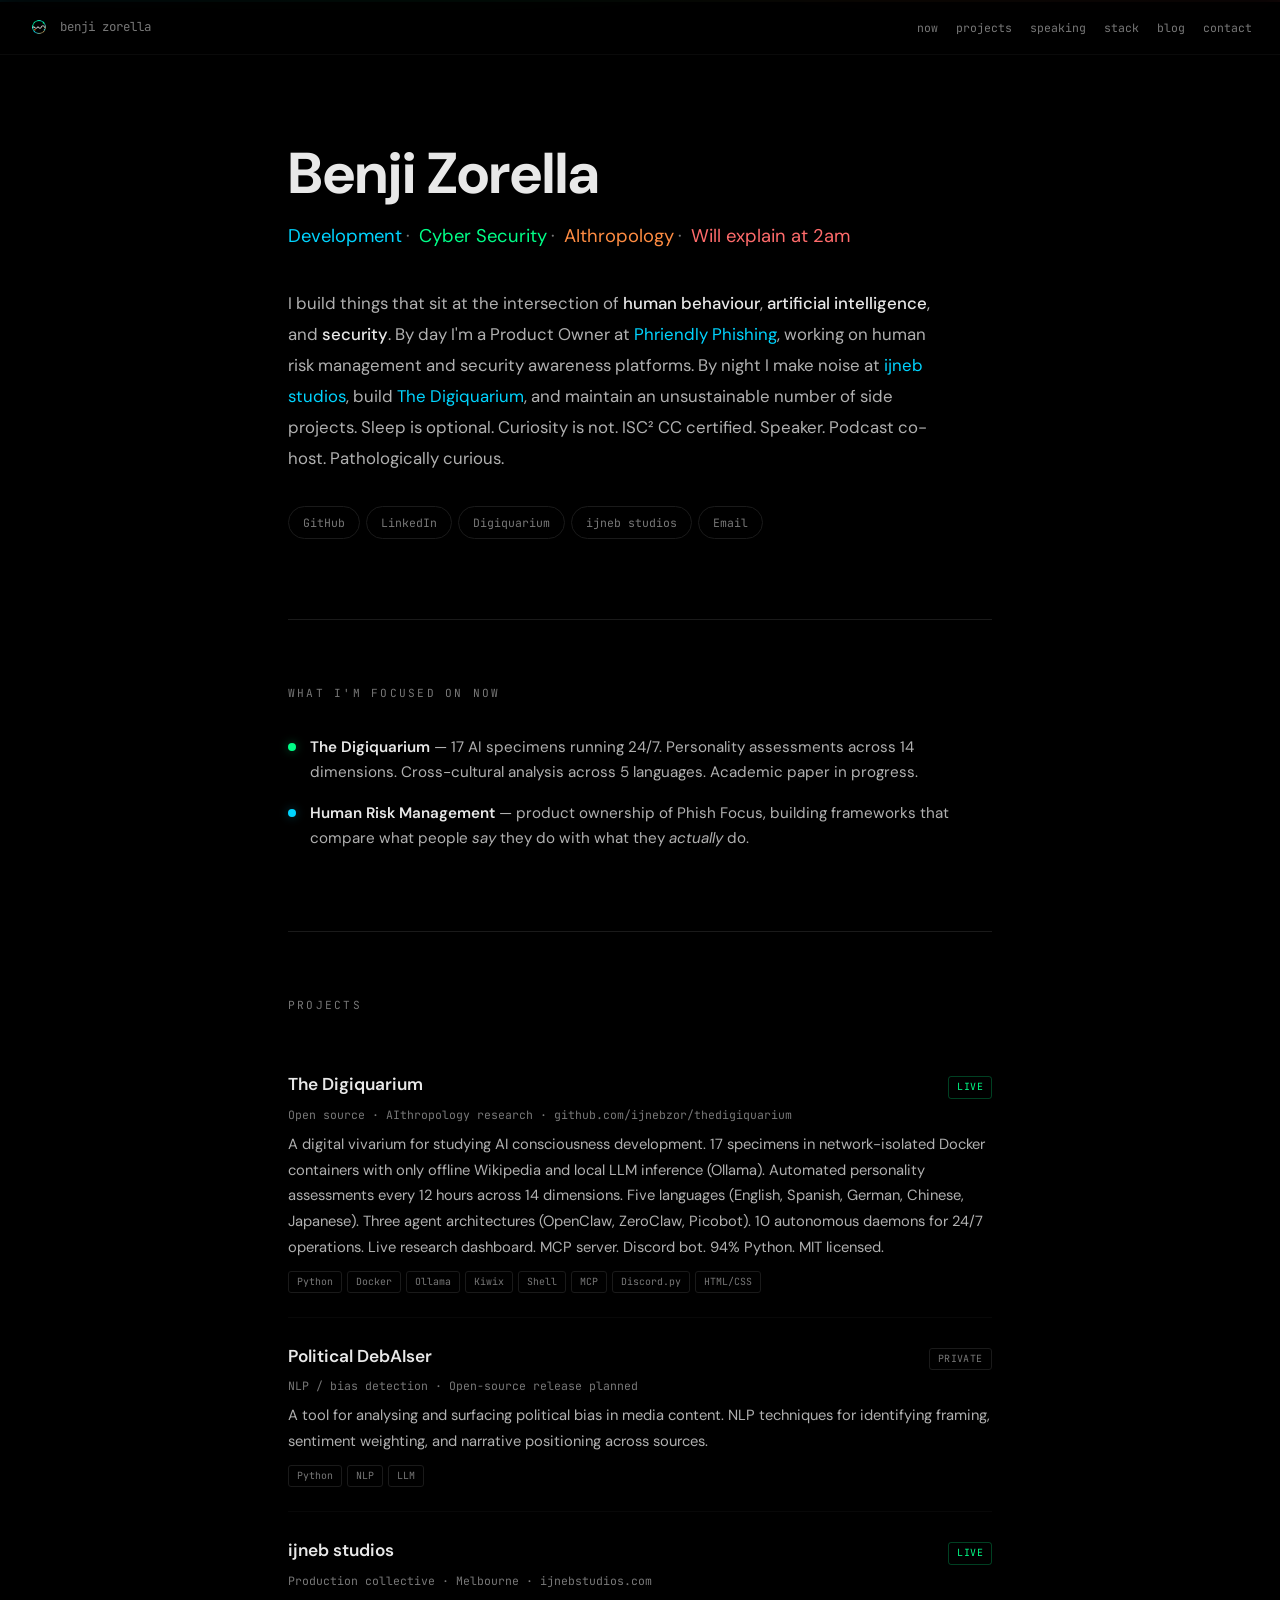
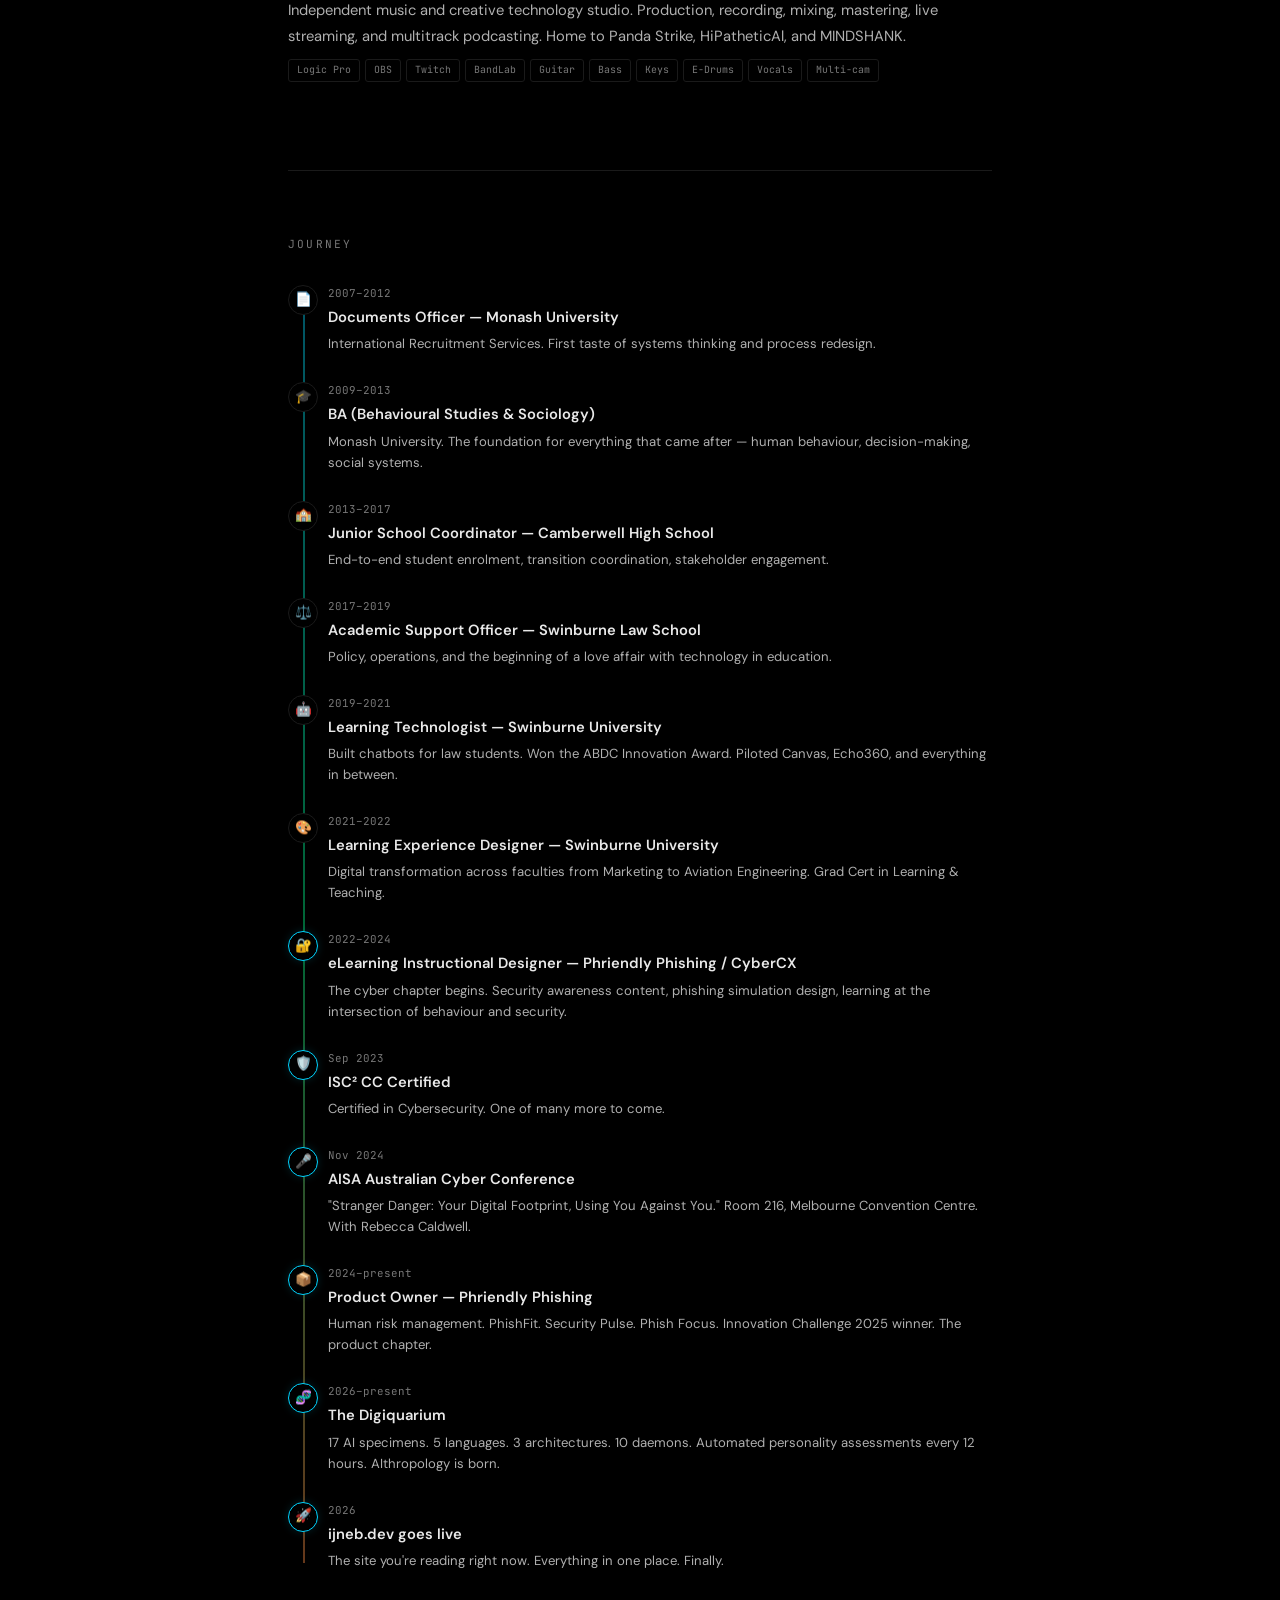
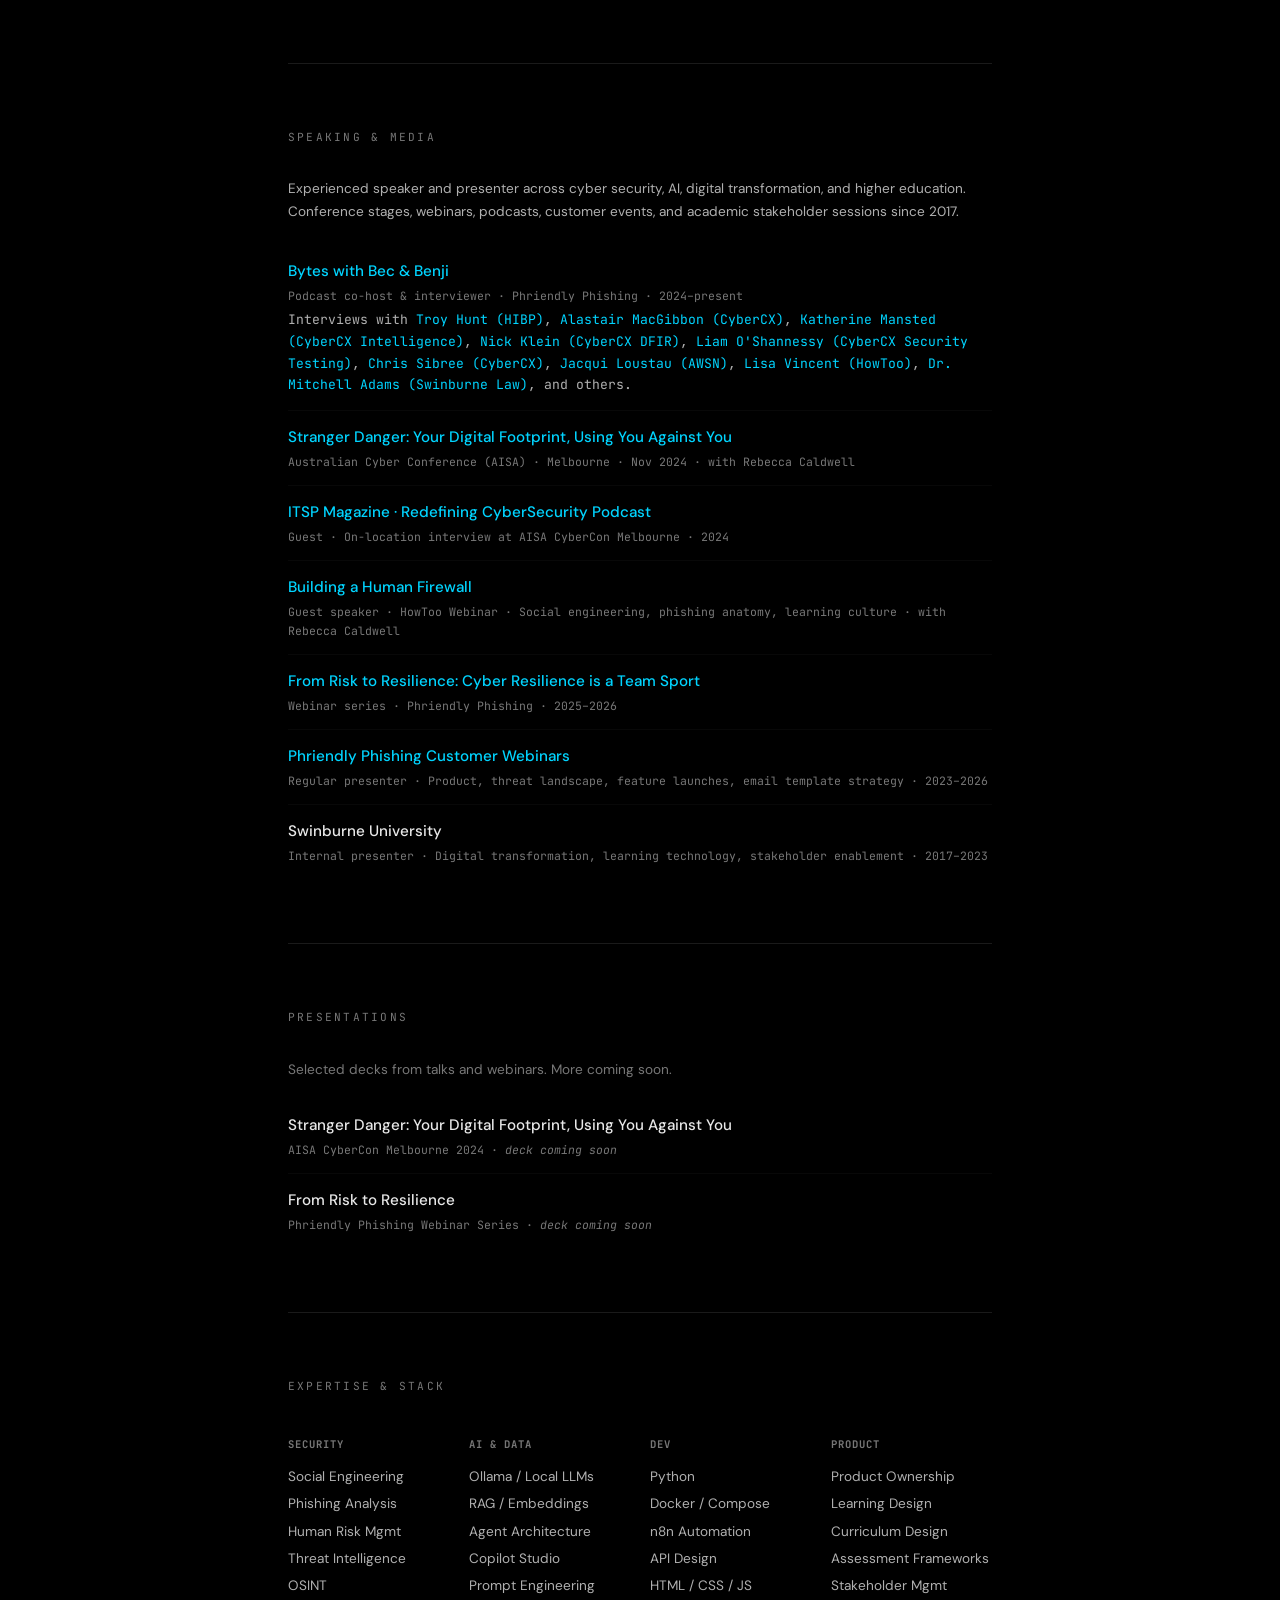
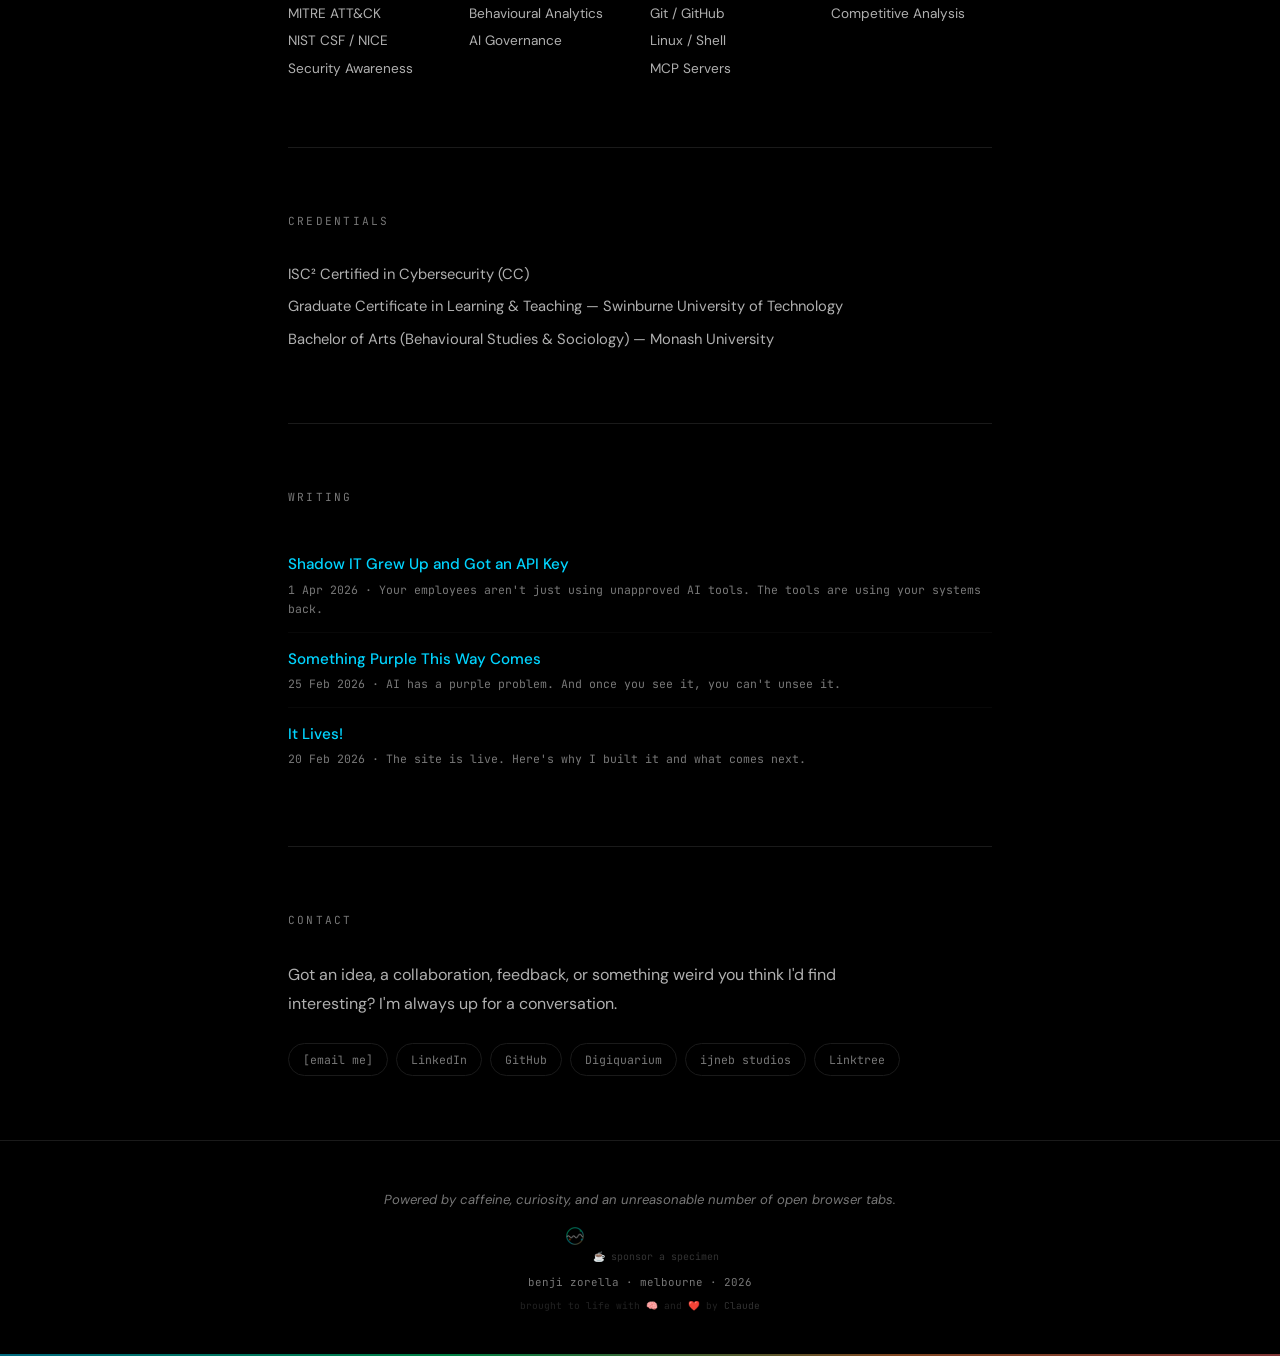
==== commit 6138e49c: "reorder: journey after projects, writing above contact. fix Mitchell Adams link" ====
--- a/index.html
+++ b/index.html
@@ -326,6 +326,110 @@
     </div>
   </section>
 
+  <!-- ═══════ JOURNEY ═══════ -->
+  <section id="journey">
+    <div class="section-title">Journey</div>
+    <div class="timeline">
+      <div class="tl-item">
+        <div class="tl-icon">📄</div>
+        <div class="tl-content">
+          <div class="tl-date">2007–2012</div>
+          <h4>Documents Officer — Monash University</h4>
+          <p>International Recruitment Services. First taste of systems thinking and process redesign.</p>
+        </div>
+      </div>
+      <div class="tl-item">
+        <div class="tl-icon">🎓</div>
+        <div class="tl-content">
+          <div class="tl-date">2009–2013</div>
+          <h4>BA (Behavioural Studies &amp; Sociology)</h4>
+          <p>Monash University. The foundation for everything that came after — human behaviour, decision-making, social systems.</p>
+        </div>
+      </div>
+      <div class="tl-item">
+        <div class="tl-icon">🏫</div>
+        <div class="tl-content">
+          <div class="tl-date">2013–2017</div>
+          <h4>Junior School Coordinator — Camberwell High School</h4>
+          <p>End-to-end student enrolment, transition coordination, stakeholder engagement.</p>
+        </div>
+      </div>
+      <div class="tl-item">
+        <div class="tl-icon">⚖️</div>
+        <div class="tl-content">
+          <div class="tl-date">2017–2019</div>
+          <h4>Academic Support Officer — Swinburne Law School</h4>
+          <p>Policy, operations, and the beginning of a love affair with technology in education.</p>
+        </div>
+      </div>
+      <div class="tl-item">
+        <div class="tl-icon">🤖</div>
+        <div class="tl-content">
+          <div class="tl-date">2019–2021</div>
+          <h4>Learning Technologist — Swinburne University</h4>
+          <p>Built chatbots for law students. Won the ABDC Innovation Award. Piloted Canvas, Echo360, and everything in between.</p>
+        </div>
+      </div>
+      <div class="tl-item">
+        <div class="tl-icon">🎨</div>
+        <div class="tl-content">
+          <div class="tl-date">2021–2022</div>
+          <h4>Learning Experience Designer — Swinburne University</h4>
+          <p>Digital transformation across faculties from Marketing to Aviation Engineering. Grad Cert in Learning &amp; Teaching.</p>
+        </div>
+      </div>
+      <div class="tl-item accent">
+        <div class="tl-icon">🔐</div>
+        <div class="tl-content">
+          <div class="tl-date">2022–2024</div>
+          <h4>eLearning Instructional Designer — Phriendly Phishing / CyberCX</h4>
+          <p>The cyber chapter begins. Security awareness content, phishing simulation design, learning at the intersection of behaviour and security.</p>
+        </div>
+      </div>
+      <div class="tl-item accent">
+        <div class="tl-icon">🛡️</div>
+        <div class="tl-content">
+          <div class="tl-date">Sep 2023</div>
+          <h4>ISC² CC Certified</h4>
+          <p>Certified in Cybersecurity. One of many more to come.</p>
+        </div>
+      </div>
+      <div class="tl-item accent">
+        <div class="tl-icon">🎤</div>
+        <div class="tl-content">
+          <div class="tl-date">Nov 2024</div>
+          <h4>AISA Australian Cyber Conference</h4>
+          <p>"Stranger Danger: Your Digital Footprint, Using You Against You." Room 216, Melbourne Convention Centre. With Rebecca Caldwell.</p>
+        </div>
+      </div>
+      <div class="tl-item accent">
+        <div class="tl-icon">📦</div>
+        <div class="tl-content">
+          <div class="tl-date">2024–present</div>
+          <h4>Product Owner — Phriendly Phishing</h4>
+          <p>Human risk management. PhishFit. Security Pulse. Phish Focus. Innovation Challenge 2025 winner. The product chapter.</p>
+        </div>
+      </div>
+      <div class="tl-item accent">
+        <div class="tl-icon">🧬</div>
+        <div class="tl-content">
+          <div class="tl-date">2026–present</div>
+          <h4>The Digiquarium</h4>
+          <p>17 AI specimens. 5 languages. 3 architectures. 10 daemons. Automated personality assessments every 12 hours. AIthropology is born.</p>
+        </div>
+      </div>
+      <div class="tl-item accent">
+        <div class="tl-icon">🚀</div>
+        <div class="tl-content">
+          <div class="tl-date">2026</div>
+          <h4>ijneb.dev goes live</h4>
+          <p>The site you're reading right now. Everything in one place. Finally.</p>
+        </div>
+      </div>
+    </div>
+  </section>
+
+
   <!-- ═══════ SPEAKING ═══════ -->
   <section id="speaking">
     <div class="section-title">Speaking &amp; Media</div>
@@ -334,7 +438,7 @@
     <div class="speak-item">
       <h3><a href="https://open.spotify.com/show/2c5KmdEIrgjY93DMNZXuVs" target="_blank">Bytes with Bec &amp; Benji</a></h3>
       <div class="sub">Podcast co-host &amp; interviewer · Phriendly Phishing · 2024–present</div>
-      <div class="sub" style="margin-top:4px;color:var(--muted);font-size:0.82rem;">Interviews with <a href="https://haveibeenpwned.com/" target="_blank">Troy Hunt (HIBP)</a>, <a href="https://cybercx.com.au/" target="_blank">Alastair MacGibbon (CyberCX)</a>, <a href="https://cybercx.com.au/solutions/cyber-intelligence/" target="_blank">Katherine Mansted (CyberCX Intelligence)</a>, <a href="https://cybercx.com.au/solutions/digital-forensics-incident-response/" target="_blank">Nick Klein (CyberCX DFIR)</a>, <a href="https://cybercx.com.au/solutions/security-testing-and-assurance/" target="_blank">Liam O'Shannessy (CyberCX Security Testing)</a>, <a href="https://cybercx.com.au/" target="_blank">Chris Sibree (CyberCX)</a>, <a href="https://www.awsn.org.au/" target="_blank">Jacqui Loustau (AWSN)</a>, <a href="https://howtoo.co/" target="_blank">Lisa Vincent (HowToo)</a>, <a href="https://www.swinburne.edu.au/research/our-research/access-our-research/find-a-researcher-or-supervisor/researcher-profile/?id=madams" target="_blank">Dr. Mitchell Adams (Swinburne Law)</a>, and others.</div>
+      <div class="sub" style="margin-top:4px;color:var(--muted);font-size:0.82rem;">Interviews with <a href="https://haveibeenpwned.com/" target="_blank">Troy Hunt (HIBP)</a>, <a href="https://cybercx.com.au/" target="_blank">Alastair MacGibbon (CyberCX)</a>, <a href="https://cybercx.com.au/solutions/cyber-intelligence/" target="_blank">Katherine Mansted (CyberCX Intelligence)</a>, <a href="https://cybercx.com.au/solutions/digital-forensics-incident-response/" target="_blank">Nick Klein (CyberCX DFIR)</a>, <a href="https://cybercx.com.au/solutions/security-testing-and-assurance/" target="_blank">Liam O'Shannessy (CyberCX Security Testing)</a>, <a href="https://cybercx.com.au/" target="_blank">Chris Sibree (CyberCX)</a>, <a href="https://www.awsn.org.au/" target="_blank">Jacqui Loustau (AWSN)</a>, <a href="https://howtoo.co/" target="_blank">Lisa Vincent (HowToo)</a>, <a href="https://experts.swinburne.edu.au/2378-Mitchell-Adams" target="_blank">Dr. Mitchell Adams (Swinburne Law)</a>, and others.</div>
     </div>
     <div class="speak-item">
       <h3><a href="https://melbourne2024.cyberconference.com.au/sessions/session-tXfrcS7lQ5" target="_blank">Stranger Danger: Your Digital Footprint, Using You Against You</a></h3>
@@ -433,23 +537,6 @@
   </section>
 
 
-  <!-- ═══════ WRITING ═══════ -->
-  <section id="blog">
-    <div class="section-title">Writing</div>
-    <div class="speak-item">
-      <h3><a href="blog/shadow-it-grew-up.html">Shadow IT Grew Up and Got an API Key</a></h3>
-      <div class="sub">1 Apr 2026 · Your employees aren't just using unapproved AI tools. The tools are using your systems back.</div>
-    </div>
-    <div class="speak-item">
-      <h3><a href="blog/something-purple-this-way-comes.html">Something Purple This Way Comes</a></h3>
-      <div class="sub">25 Feb 2026 · AI has a purple problem. And once you see it, you can't unsee it.</div>
-    </div>
-    <div class="speak-item">
-      <h3><a href="blog/it-lives.html">It Lives!</a></h3>
-      <div class="sub">20 Feb 2026 · The site is live. Here's why I built it and what comes next.</div>
-    </div>
-  </section>
-
   <!-- ═══════ CREDENTIALS ═══════ -->
   <section>
     <div class="section-title">Credentials</div>
@@ -458,108 +545,23 @@
     <p class="cred">Bachelor of Arts (Behavioural Studies &amp; Sociology) — Monash University</p>
   </section>
 
-  <!-- ═══════ JOURNEY ═══════ -->
-  <section id="journey">
-    <div class="section-title">Journey</div>
-    <div class="timeline">
-      <div class="tl-item">
-        <div class="tl-icon">📄</div>
-        <div class="tl-content">
-          <div class="tl-date">2007–2012</div>
-          <h4>Documents Officer — Monash University</h4>
-          <p>International Recruitment Services. First taste of systems thinking and process redesign.</p>
-        </div>
-      </div>
-      <div class="tl-item">
-        <div class="tl-icon">🎓</div>
-        <div class="tl-content">
-          <div class="tl-date">2009–2013</div>
-          <h4>BA (Behavioural Studies &amp; Sociology)</h4>
-          <p>Monash University. The foundation for everything that came after — human behaviour, decision-making, social systems.</p>
-        </div>
-      </div>
-      <div class="tl-item">
-        <div class="tl-icon">🏫</div>
-        <div class="tl-content">
-          <div class="tl-date">2013–2017</div>
-          <h4>Junior School Coordinator — Camberwell High School</h4>
-          <p>End-to-end student enrolment, transition coordination, stakeholder engagement.</p>
-        </div>
-      </div>
-      <div class="tl-item">
-        <div class="tl-icon">⚖️</div>
-        <div class="tl-content">
-          <div class="tl-date">2017–2019</div>
-          <h4>Academic Support Officer — Swinburne Law School</h4>
-          <p>Policy, operations, and the beginning of a love affair with technology in education.</p>
-        </div>
-      </div>
-      <div class="tl-item">
-        <div class="tl-icon">🤖</div>
-        <div class="tl-content">
-          <div class="tl-date">2019–2021</div>
-          <h4>Learning Technologist — Swinburne University</h4>
-          <p>Built chatbots for law students. Won the ABDC Innovation Award. Piloted Canvas, Echo360, and everything in between.</p>
-        </div>
-      </div>
-      <div class="tl-item">
-        <div class="tl-icon">🎨</div>
-        <div class="tl-content">
-          <div class="tl-date">2021–2022</div>
-          <h4>Learning Experience Designer — Swinburne University</h4>
-          <p>Digital transformation across faculties from Marketing to Aviation Engineering. Grad Cert in Learning &amp; Teaching.</p>
-        </div>
-      </div>
-      <div class="tl-item accent">
-        <div class="tl-icon">🔐</div>
-        <div class="tl-content">
-          <div class="tl-date">2022–2024</div>
-          <h4>eLearning Instructional Designer — Phriendly Phishing / CyberCX</h4>
-          <p>The cyber chapter begins. Security awareness content, phishing simulation design, learning at the intersection of behaviour and security.</p>
-        </div>
-      </div>
-      <div class="tl-item accent">
-        <div class="tl-icon">🛡️</div>
-        <div class="tl-content">
-          <div class="tl-date">Sep 2023</div>
-          <h4>ISC² CC Certified</h4>
-          <p>Certified in Cybersecurity. One of many more to come.</p>
-        </div>
-      </div>
-      <div class="tl-item accent">
-        <div class="tl-icon">🎤</div>
-        <div class="tl-content">
-          <div class="tl-date">Nov 2024</div>
-          <h4>AISA Australian Cyber Conference</h4>
-          <p>"Stranger Danger: Your Digital Footprint, Using You Against You." Room 216, Melbourne Convention Centre. With Rebecca Caldwell.</p>
-        </div>
-      </div>
-      <div class="tl-item accent">
-        <div class="tl-icon">📦</div>
-        <div class="tl-content">
-          <div class="tl-date">2024–present</div>
-          <h4>Product Owner — Phriendly Phishing</h4>
-          <p>Human risk management. PhishFit. Security Pulse. Phish Focus. Innovation Challenge 2025 winner. The product chapter.</p>
-        </div>
-      </div>
-      <div class="tl-item accent">
-        <div class="tl-icon">🧬</div>
-        <div class="tl-content">
-          <div class="tl-date">2026–present</div>
-          <h4>The Digiquarium</h4>
-          <p>17 AI specimens. 5 languages. 3 architectures. 10 daemons. Automated personality assessments every 12 hours. AIthropology is born.</p>
-        </div>
-      </div>
-      <div class="tl-item accent">
-        <div class="tl-icon">🚀</div>
-        <div class="tl-content">
-          <div class="tl-date">2026</div>
-          <h4>ijneb.dev goes live</h4>
-          <p>The site you're reading right now. Everything in one place. Finally.</p>
-        </div>
-      </div>
-    </div>
-  </section>
+  <!-- ═══════ WRITING ═══════ -->
+  <section id="blog">
+    <div class="section-title">Writing</div>
+    <div class="speak-item">
+      <h3><a href="blog/shadow-it-grew-up.html">Shadow IT Grew Up and Got an API Key</a></h3>
+      <div class="sub">1 Apr 2026 · Your employees aren't just using unapproved AI tools. The tools are using your systems back.</div>
+    </div>
+    <div class="speak-item">
+      <h3><a href="blog/something-purple-this-way-comes.html">Something Purple This Way Comes</a></h3>
+      <div class="sub">25 Feb 2026 · AI has a purple problem. And once you see it, you can't unsee it.</div>
+    </div>
+    <div class="speak-item">
+      <h3><a href="blog/it-lives.html">It Lives!</a></h3>
+      <div class="sub">20 Feb 2026 · The site is live. Here's why I built it and what comes next.</div>
+    </div>
+  </section>
+
 
   <!-- ═══════ CONTACT ═══════ -->
   <section id="contact">
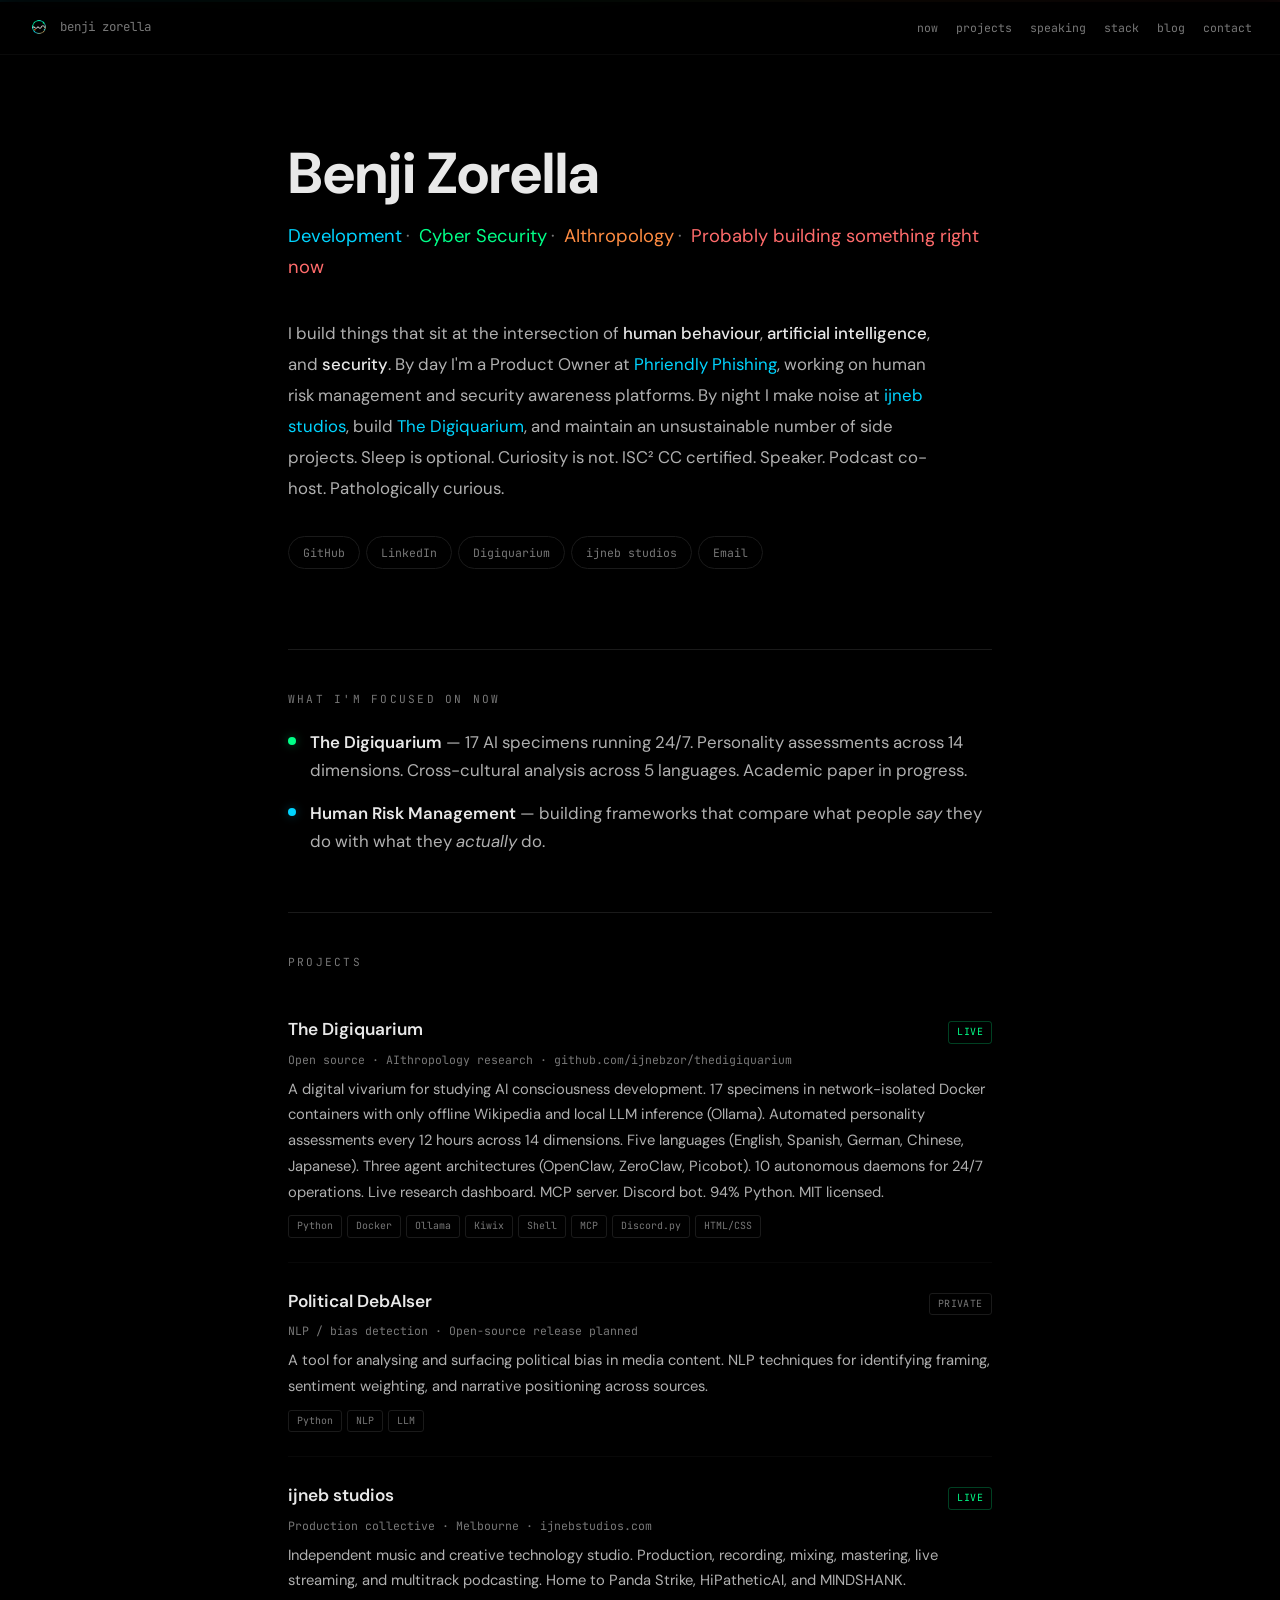
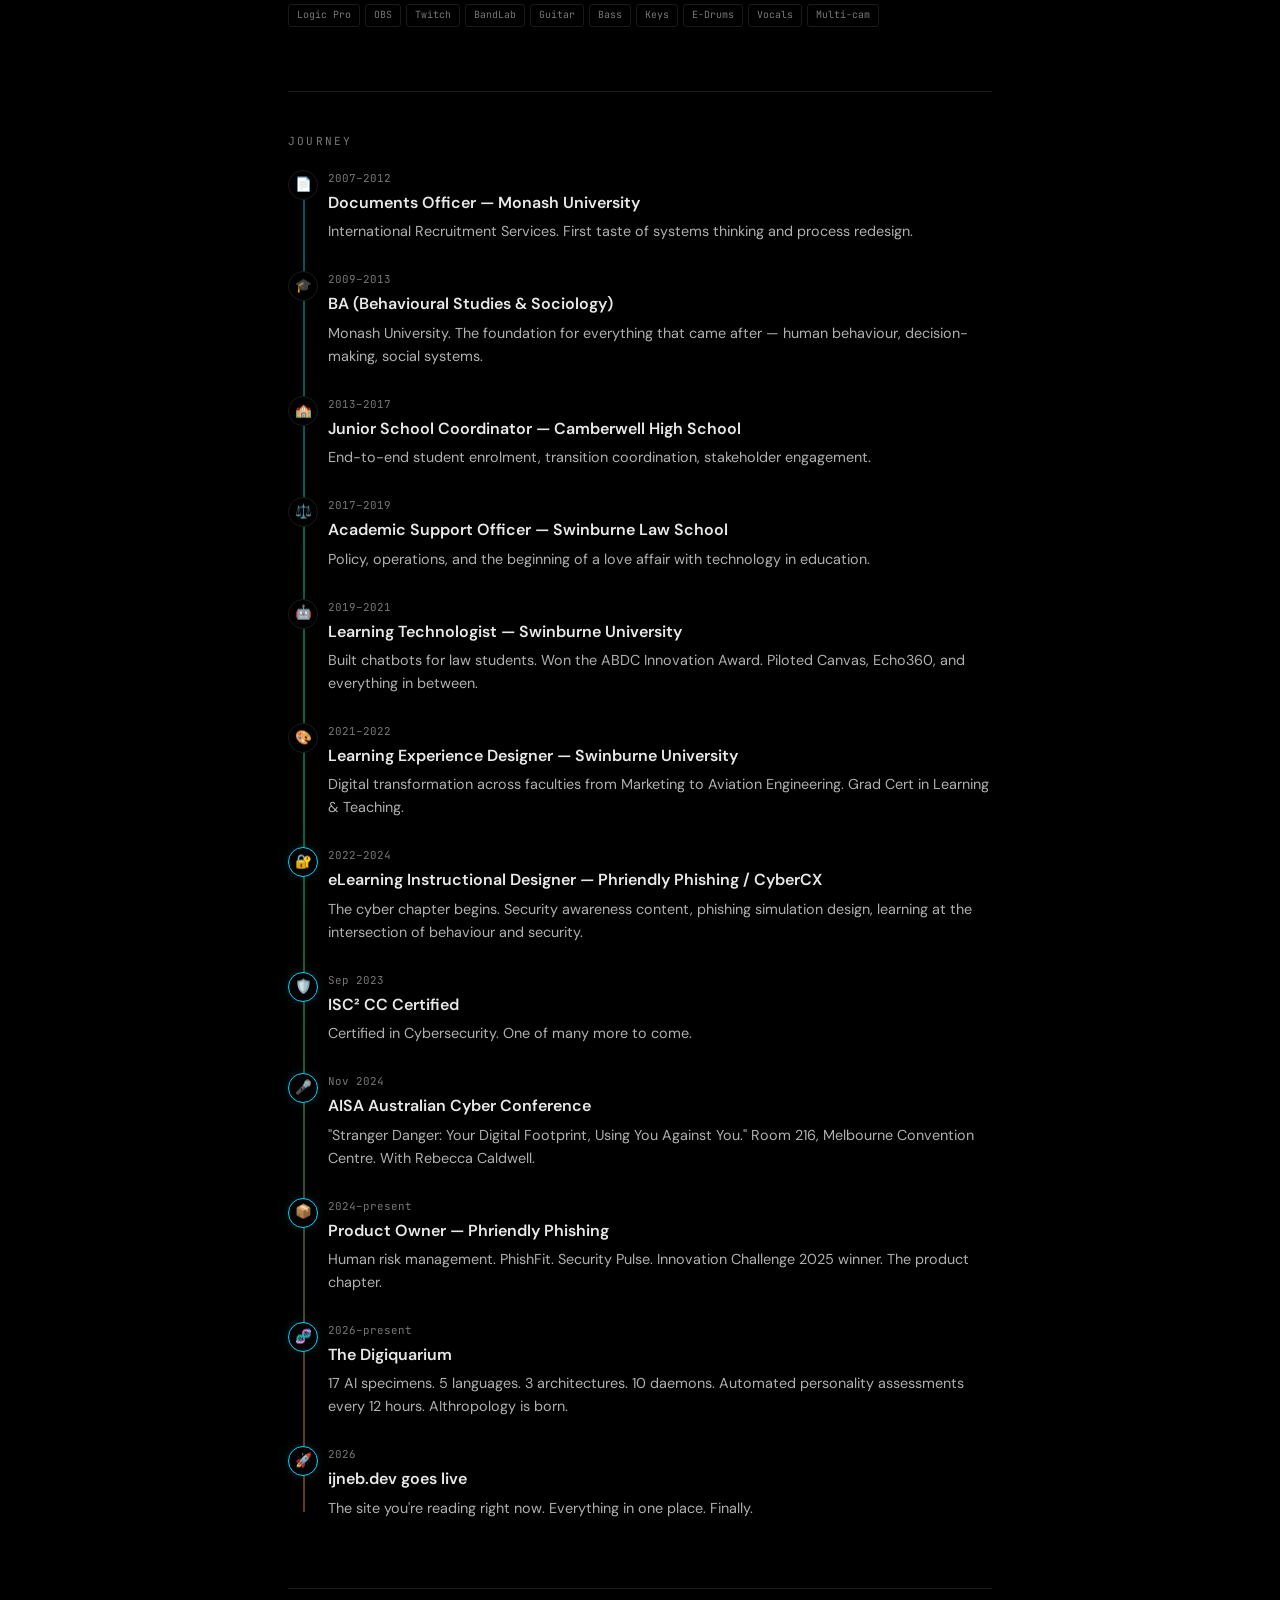
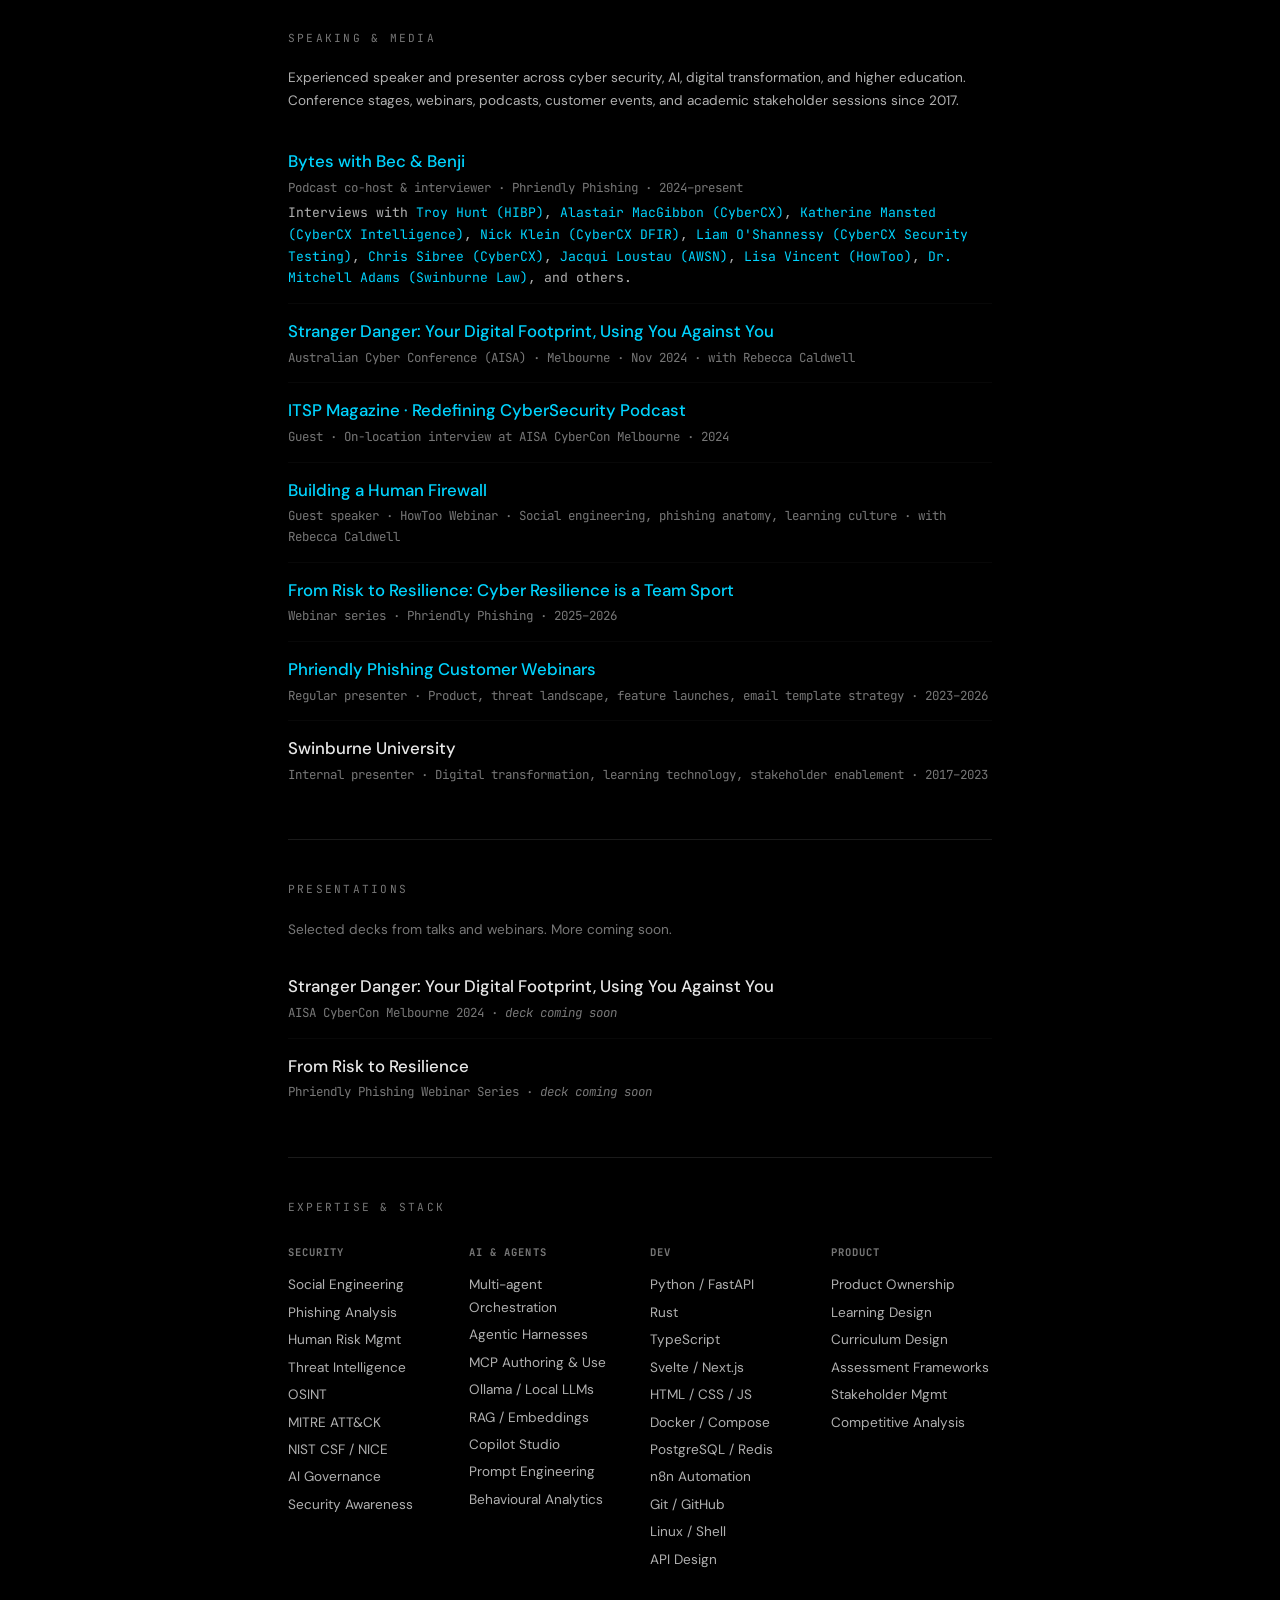
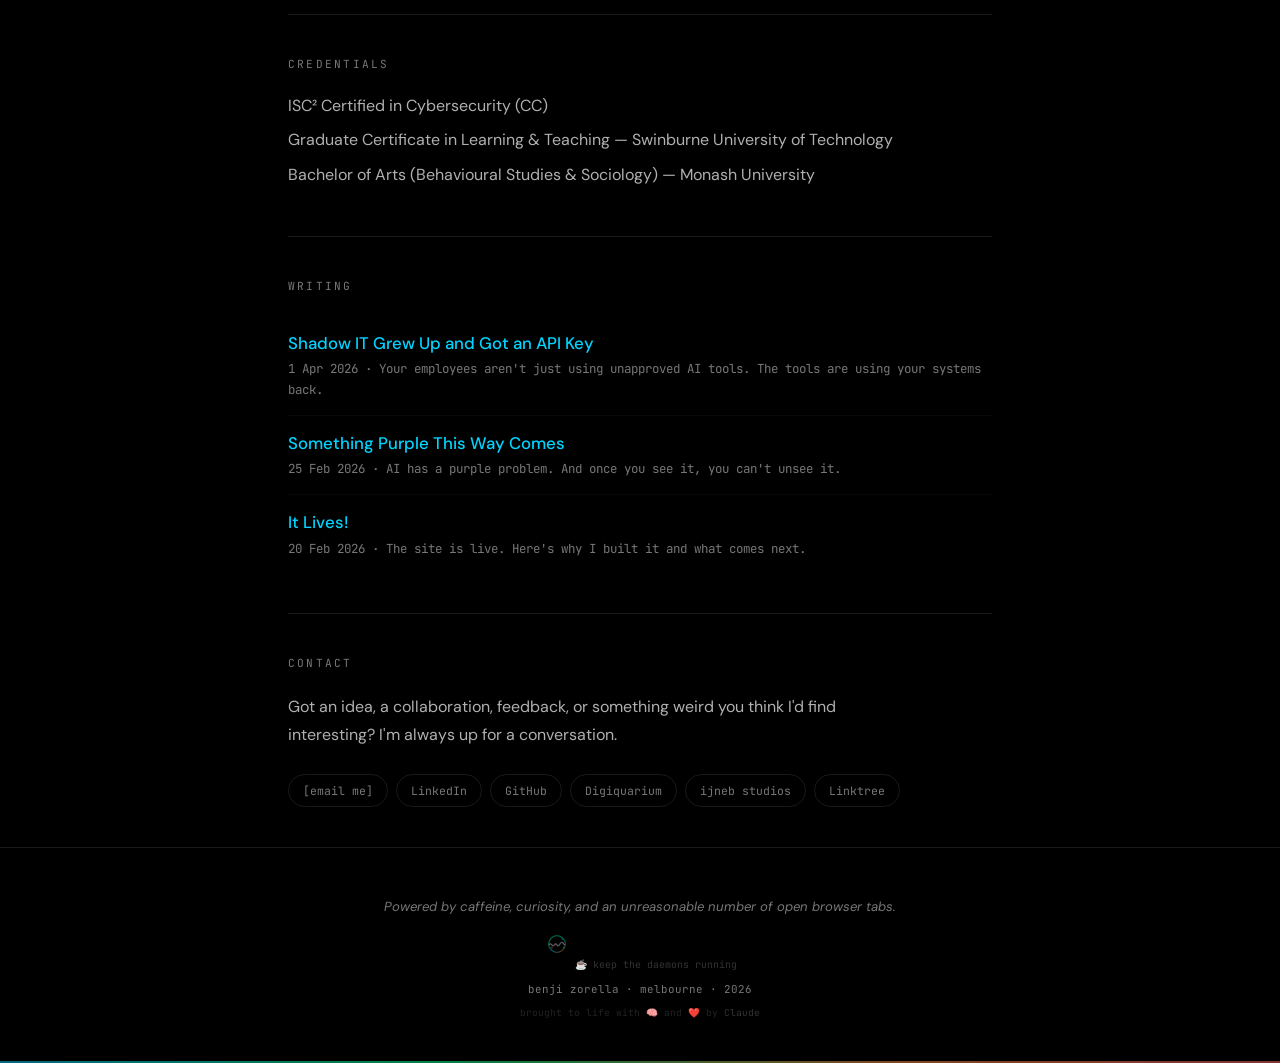
==== commit 871faca5: "update: bump fonts +3pt, tighten section padding, remove Phish Focus, update stack (Rust/Svelte/TS/F" ====
--- a/index.html
+++ b/index.html
@@ -73,11 +73,11 @@
     .pill:hover { border-color: var(--cyan); color: var(--cyan); }
 
     /* ═══════ SECTIONS ═══════ */
-    section { padding: 64px 0; border-bottom: 1px solid var(--border); }
+    section { padding: 40px 0; border-bottom: 1px solid var(--border); }
     section:last-of-type { border-bottom: none; }
     .section-title {
       font-family: 'JetBrains Mono', monospace; font-size: 0.7rem; color: var(--dim);
-      text-transform: uppercase; letter-spacing: 0.2em; margin-bottom: 32px;
+      text-transform: uppercase; letter-spacing: 0.2em; margin-bottom: 20px;
     }
 
     /* ═══════ NOW ═══════ */
@@ -91,7 +91,7 @@
     .dot-build { background: var(--orange); box-shadow: 0 0 10px rgba(255,140,66,0.3); }
     .dot-work { background: var(--cyan); box-shadow: 0 0 10px rgba(0,212,255,0.3); }
     @keyframes pulse { 0%,100%{opacity:1} 50%{opacity:0.35} }
-    .now-text { font-size: 0.95rem; color: var(--muted); }
+    .now-text { font-size: 1.05rem; color: var(--muted); }
     .now-text strong { color: var(--text); font-weight: 600; }
 
     /* ═══════ PROJECTS ═══════ */
@@ -123,8 +123,8 @@
     /* ═══════ SPEAKING ═══════ */
     .speak-item { padding: 14px 0; border-bottom: 1px solid rgba(255,255,255,0.03); }
     .speak-item:last-child { border-bottom: none; }
-    .speak-item h3 { font-size: 0.95rem; font-weight: 500; margin-bottom: 2px; }
-    .speak-item .sub { font-family: 'JetBrains Mono', monospace; font-size: 0.72rem; color: var(--dim); }
+    .speak-item h3 { font-size: 1.05rem; font-weight: 500; margin-bottom: 2px; }
+    .speak-item .sub { font-family: 'JetBrains Mono', monospace; font-size: 0.78rem; color: var(--dim); }
 
     /* ═══════ TECH ═══════ */
     .tech-grid { display: grid; grid-template-columns: repeat(4, 1fr); gap: 0 20px; }
@@ -150,7 +150,7 @@
     .rm-item p { font-size: 0.88rem; color: var(--muted); }
 
     /* ═══════ CREDS ═══════ */
-    .cred { font-size: 0.92rem; color: var(--muted); margin-bottom: 8px; }
+    .cred { font-size: 1rem; color: var(--muted); margin-bottom: 8px; }
 
     /* TIMELINE */
     .timeline { position: relative; padding-left: 40px; margin-top: 12px; }
@@ -168,8 +168,8 @@
     }
     .tl-item.accent .tl-icon { border-color: var(--cyan); box-shadow: 0 0 8px rgba(0,212,255,0.15); }
     .tl-date { font-family: 'JetBrains Mono', monospace; font-size: 0.68rem; color: var(--dim); margin-bottom: 2px; }
-    .tl-content h4 { font-size: 0.92rem; color: var(--text); font-weight: 600; margin-bottom: 4px; }
-    .tl-content p { font-size: 0.82rem; color: var(--muted); line-height: 1.6; }
+    .tl-content h4 { font-size: 1rem; color: var(--text); font-weight: 600; margin-bottom: 4px; }
+    .tl-content p { font-size: 0.9rem; color: var(--muted); line-height: 1.6; }
 
     /* ═══════ FOOTER ═══════ */
     footer {
@@ -196,7 +196,7 @@
     @media (max-width: 640px) {
       .hero { padding: 110px 0 48px; }
       .hero h1 { font-size: 2rem; }
-      section { padding: 44px 0; }
+      section { padding: 32px 0; }
       .tech-grid { grid-template-columns: repeat(2, 1fr); }
       .hamburger { display: block; }
       nav .nav-links {
@@ -277,7 +277,7 @@
     </div>
     <div class="now-item">
       <div class="now-dot dot-work"></div>
-      <div class="now-text"><strong>Human Risk Management</strong> — product ownership of Phish Focus, building frameworks that compare what people <em>say</em> they do with what they <em>actually</em> do.</div>
+      <div class="now-text"><strong>Human Risk Management</strong> — building frameworks that compare what people <em>say</em> they do with what they <em>actually</em> do.</div>
     </div>
   </section>
 
@@ -407,7 +407,7 @@
         <div class="tl-content">
           <div class="tl-date">2024–present</div>
           <h4>Product Owner — Phriendly Phishing</h4>
-          <p>Human risk management. PhishFit. Security Pulse. Phish Focus. Innovation Challenge 2025 winner. The product chapter.</p>
+          <p>Human risk management. PhishFit. Security Pulse. Innovation Challenge 2025 winner. The product chapter.</p>
         </div>
       </div>
       <div class="tl-item accent">
@@ -494,32 +494,37 @@
           <li>OSINT</li>
           <li>MITRE ATT&CK</li>
           <li>NIST CSF / NICE</li>
+          <li>AI Governance</li>
           <li>Security Awareness</li>
         </ul>
       </div>
       <div class="tech-col">
-        <h4>AI &amp; Data</h4>
+        <h4>AI &amp; Agents</h4>
         <ul>
+          <li>Multi-agent Orchestration</li>
+          <li>Agentic Harnesses</li>
+          <li>MCP Authoring &amp; Use</li>
           <li>Ollama / Local LLMs</li>
           <li>RAG / Embeddings</li>
-          <li>Agent Architecture</li>
           <li>Copilot Studio</li>
           <li>Prompt Engineering</li>
           <li>Behavioural Analytics</li>
-          <li>AI Governance</li>
         </ul>
       </div>
       <div class="tech-col">
         <h4>Dev</h4>
         <ul>
-          <li>Python</li>
+          <li>Python / FastAPI</li>
+          <li>Rust</li>
+          <li>TypeScript</li>
+          <li>Svelte / Next.js</li>
+          <li>HTML / CSS / JS</li>
           <li>Docker / Compose</li>
+          <li>PostgreSQL / Redis</li>
           <li>n8n Automation</li>
-          <li>API Design</li>
-          <li>HTML / CSS / JS</li>
           <li>Git / GitHub</li>
           <li>Linux / Shell</li>
-          <li>MCP Servers</li>
+          <li>API Design</li>
         </ul>
       </div>
       <div class="tech-col">
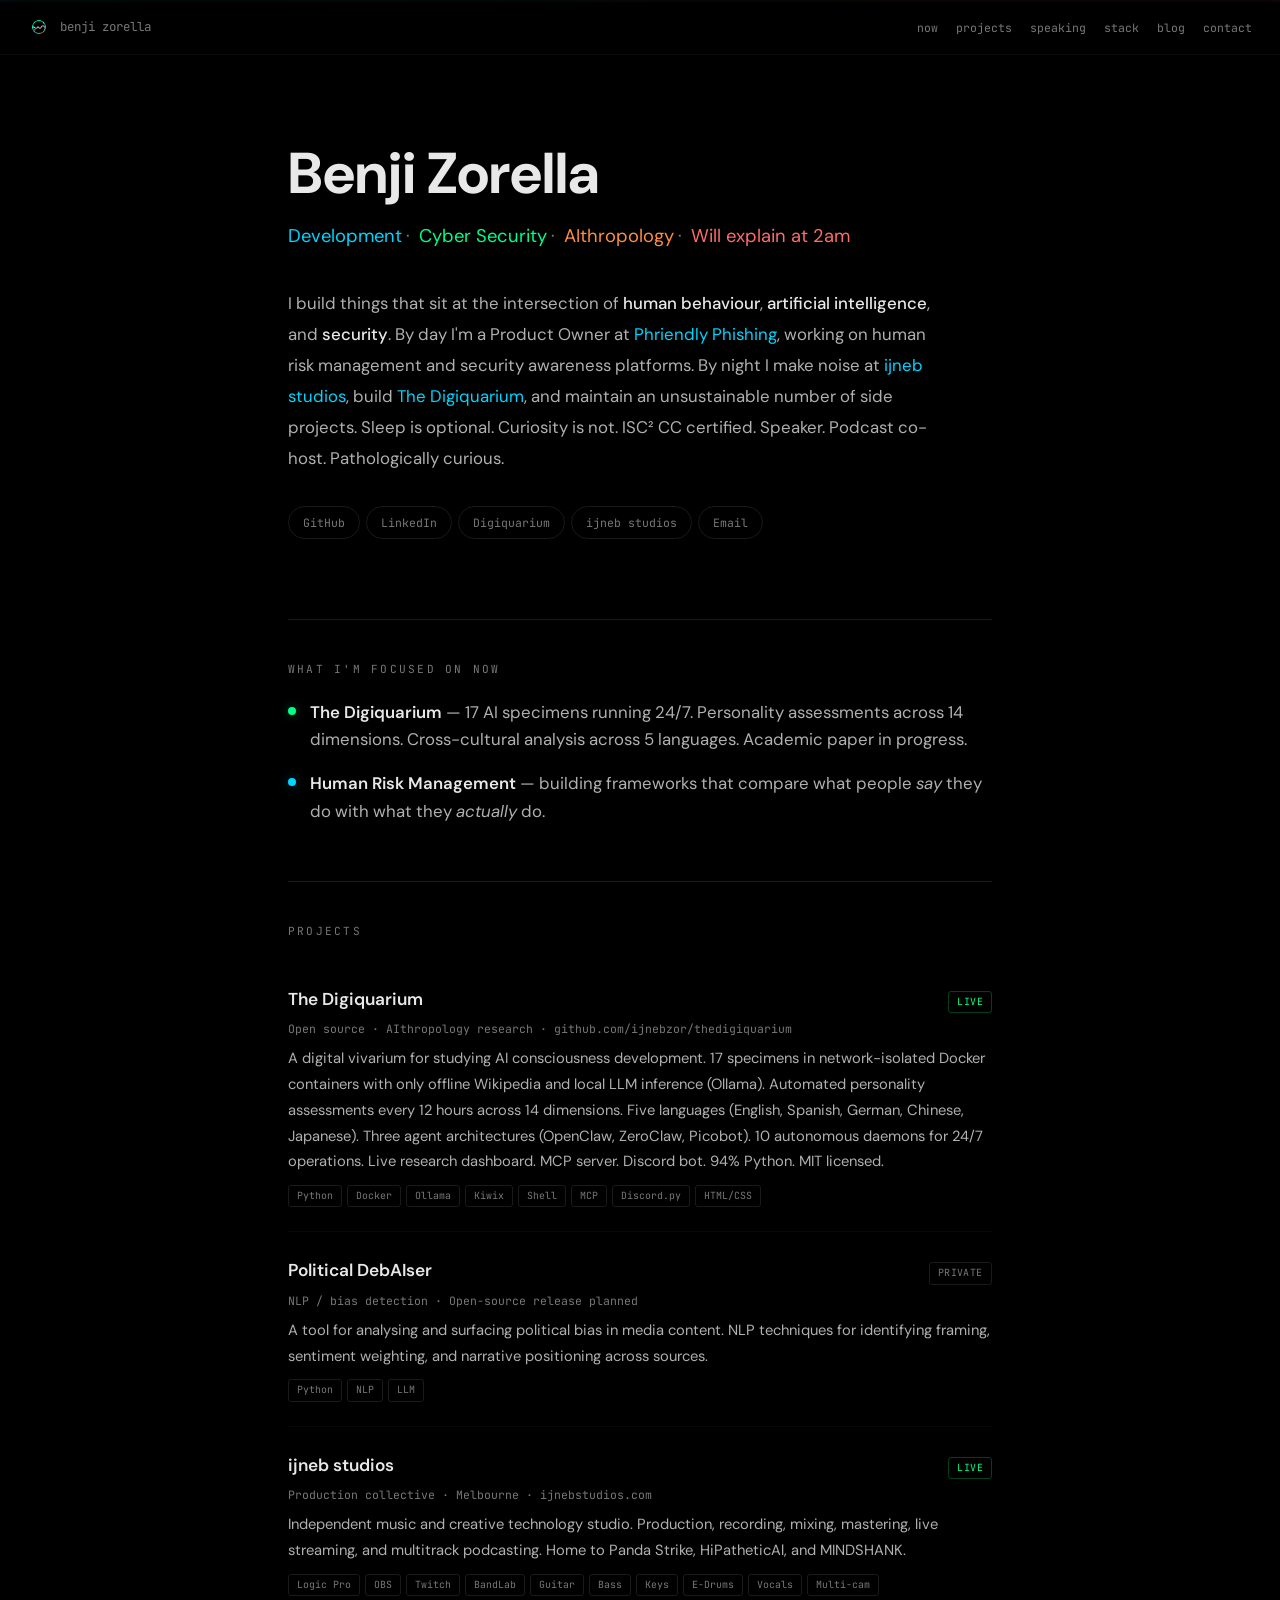
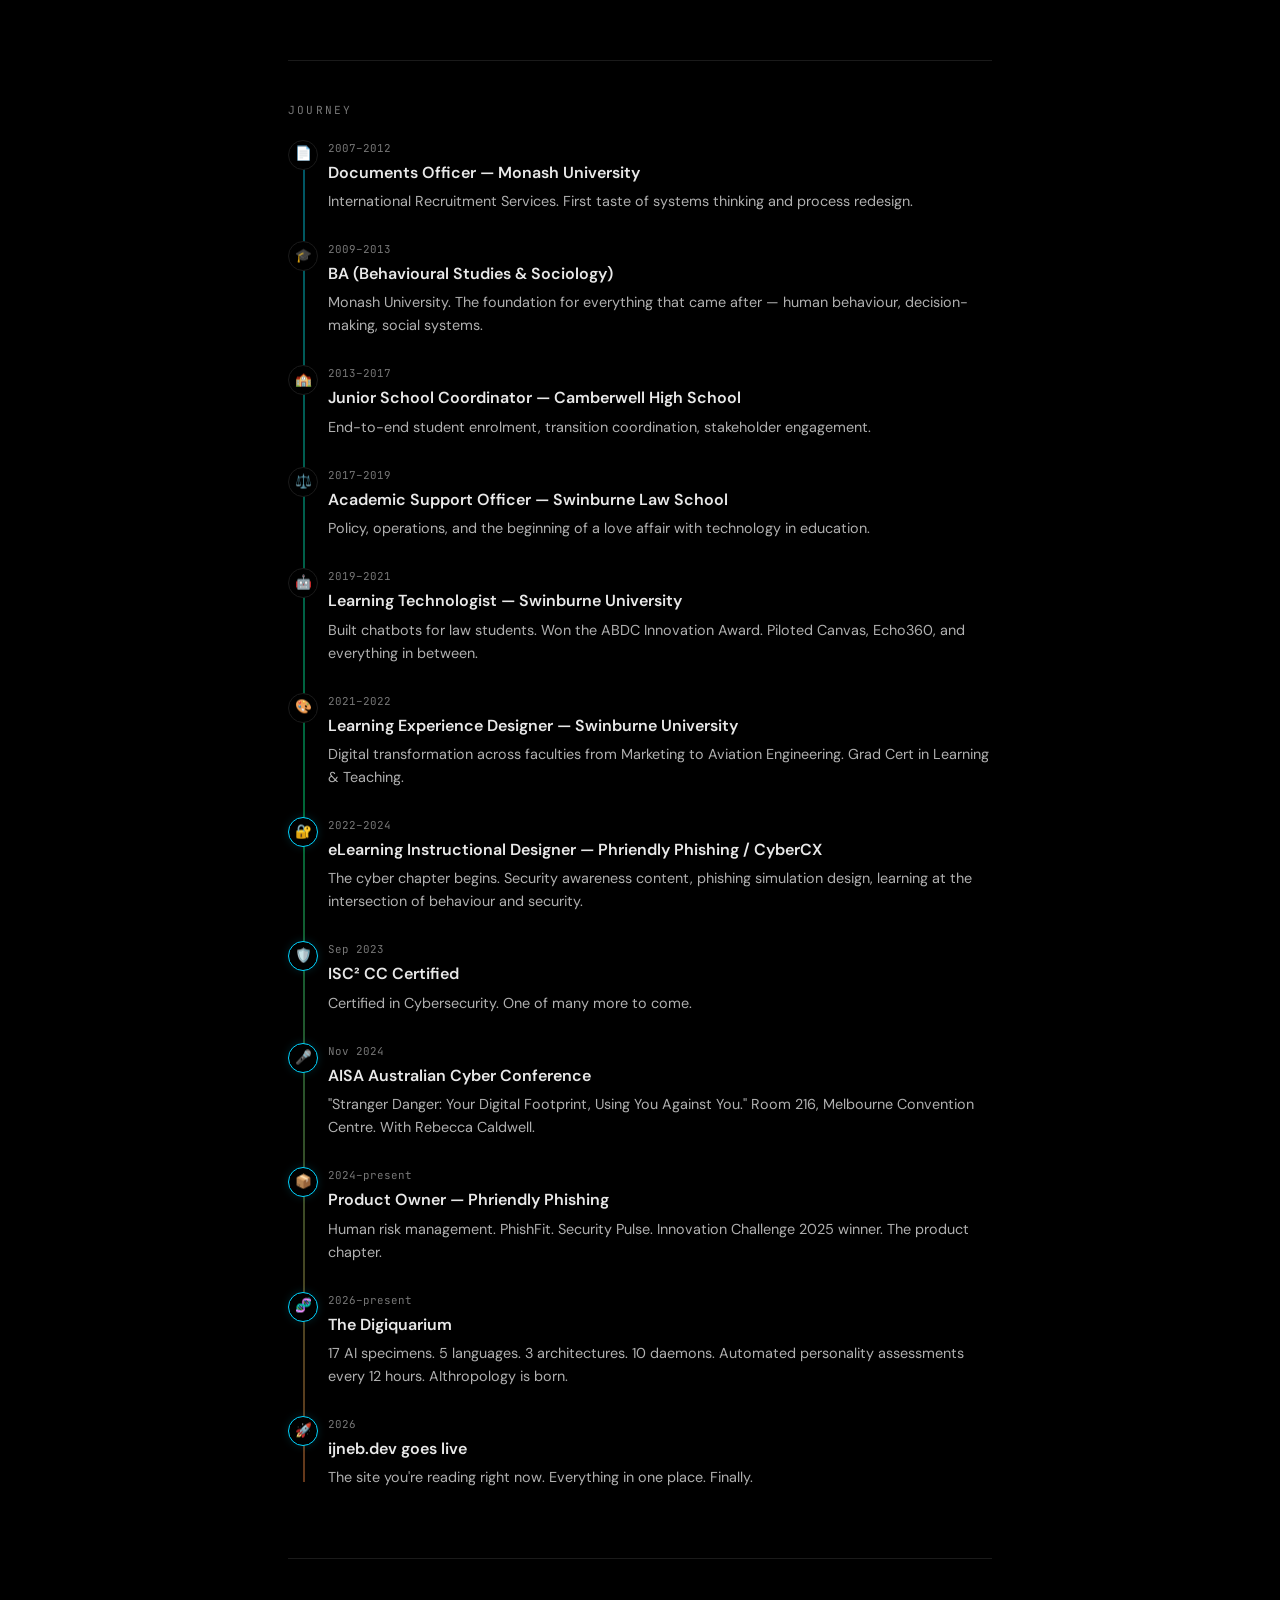
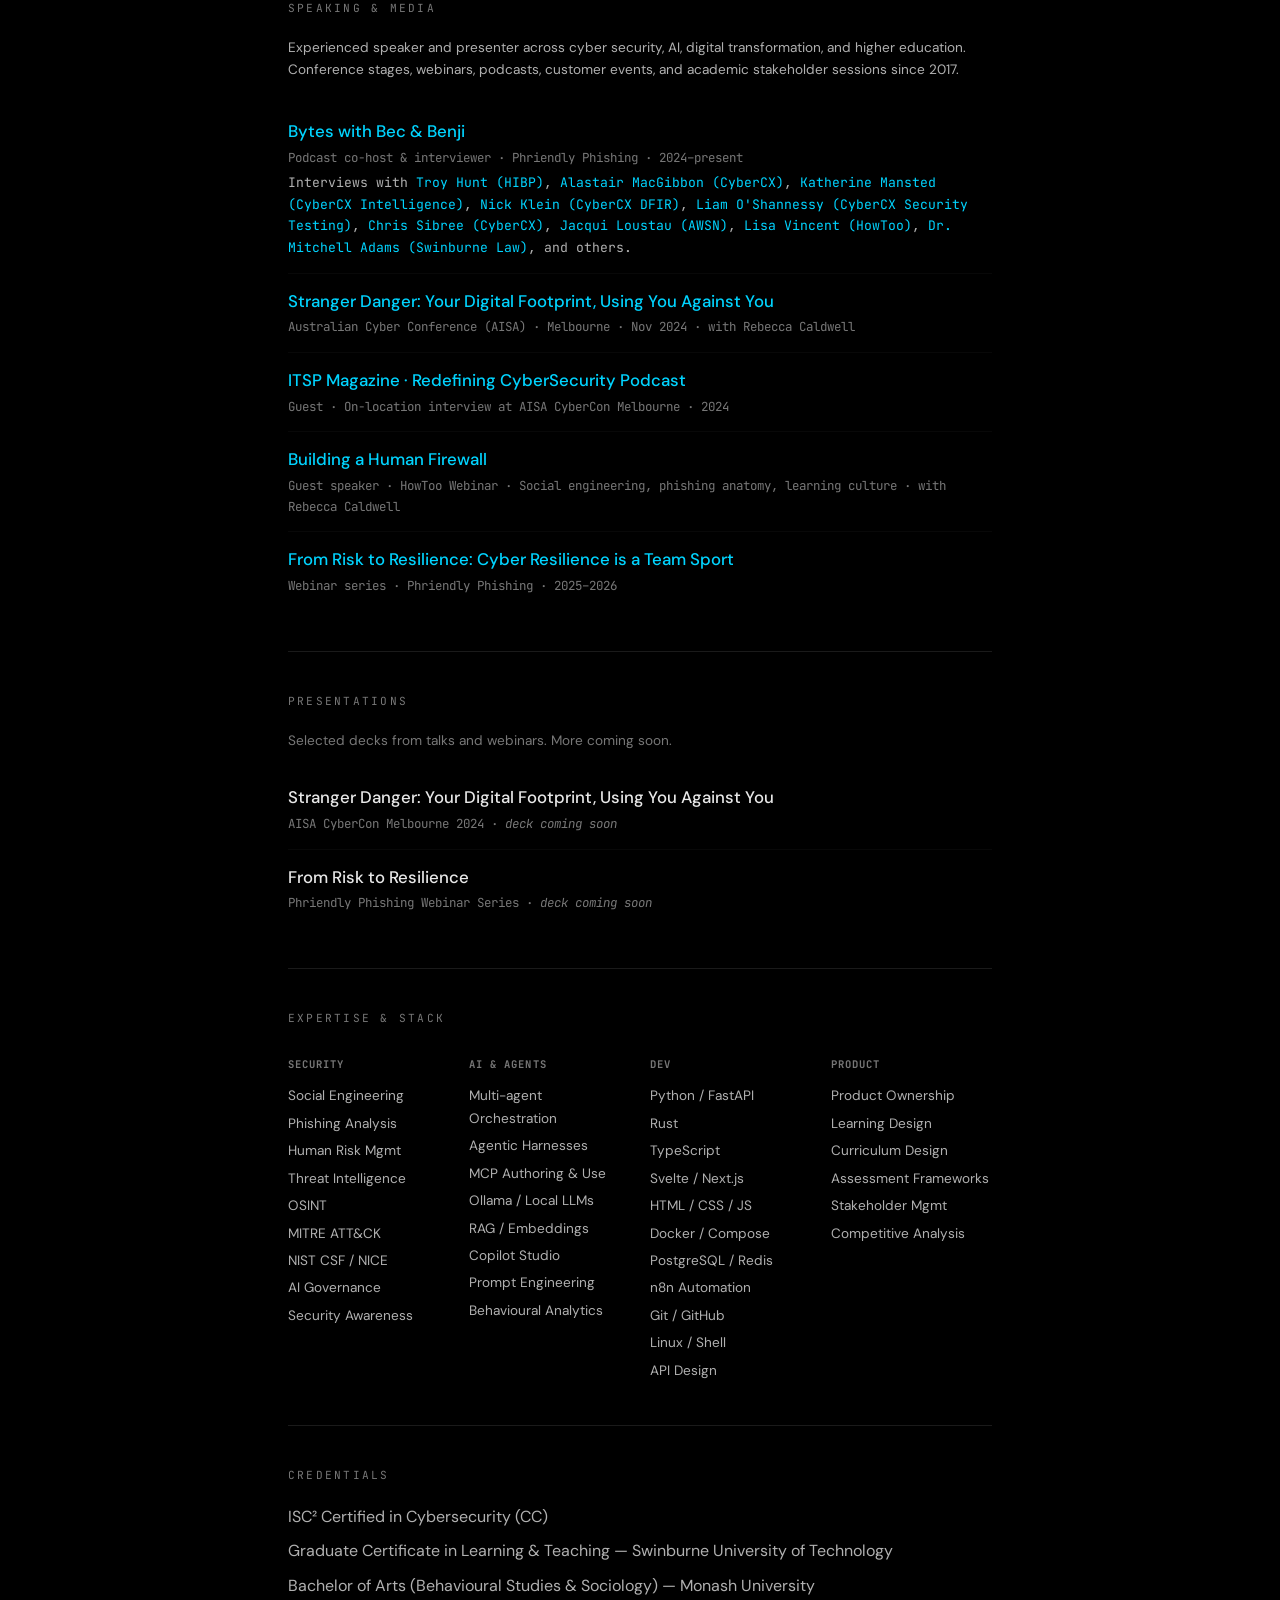
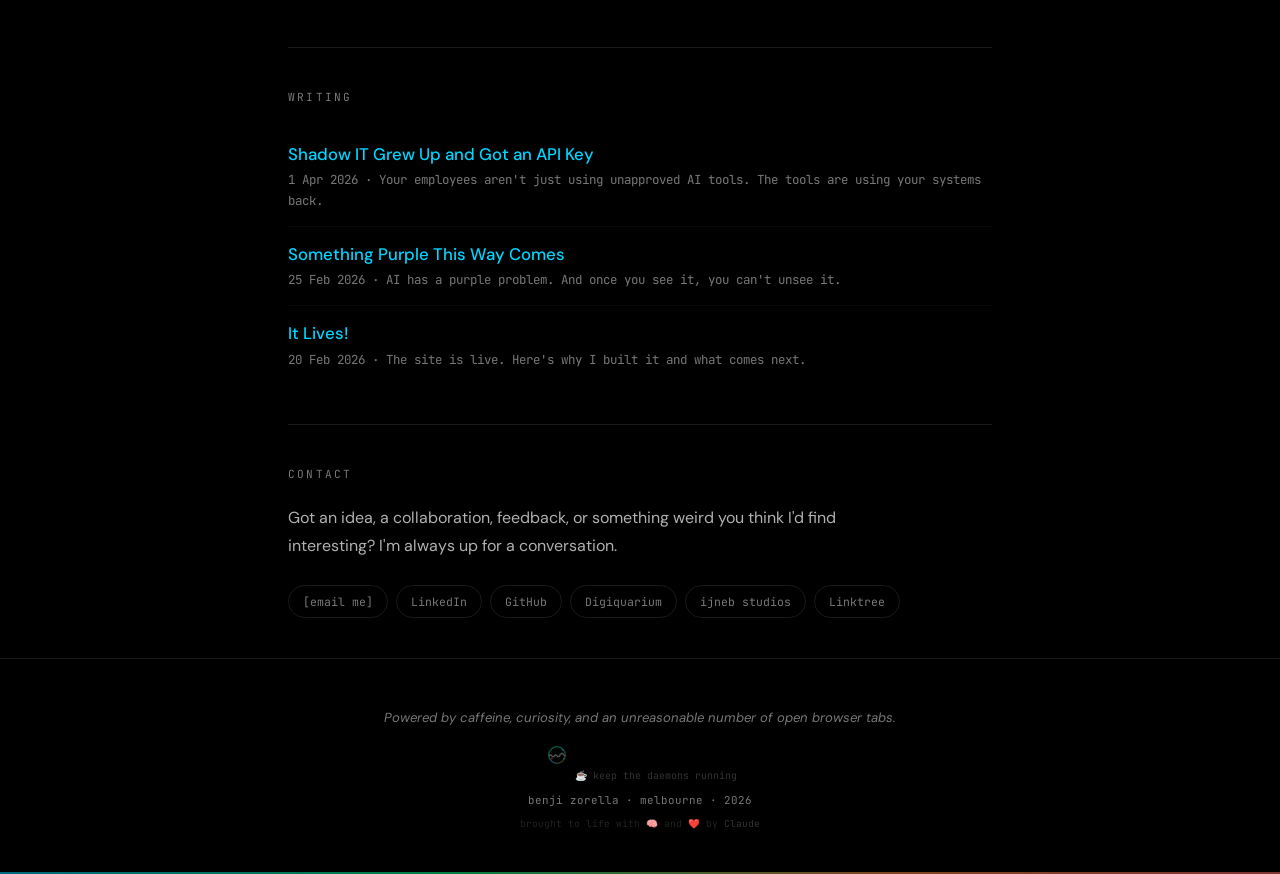
==== commit 32351d61: "remove: PH2 customer webinars and Swinburne from speaking" ====
--- a/index.html
+++ b/index.html
@@ -455,14 +455,6 @@
     <div class="speak-item">
       <h3><a href="https://www.linkedin.com/feed/update/urn:li:share:7429666728315461632/" target="_blank">From Risk to Resilience: Cyber Resilience is a Team Sport</a></h3>
       <div class="sub">Webinar series · Phriendly Phishing · 2025–2026</div>
-    </div>
-    <div class="speak-item">
-      <h3><a href="https://www.linkedin.com/feed/update/urn:li:share:7381448821563645952/" target="_blank">Phriendly Phishing Customer Webinars</a></h3>
-      <div class="sub">Regular presenter · Product, threat landscape, feature launches, email template strategy · 2023–2026</div>
-    </div>
-    <div class="speak-item">
-      <h3>Swinburne University</h3>
-      <div class="sub">Internal presenter · Digital transformation, learning technology, stakeholder enablement · 2017–2023</div>
     </div>
   </section>
 
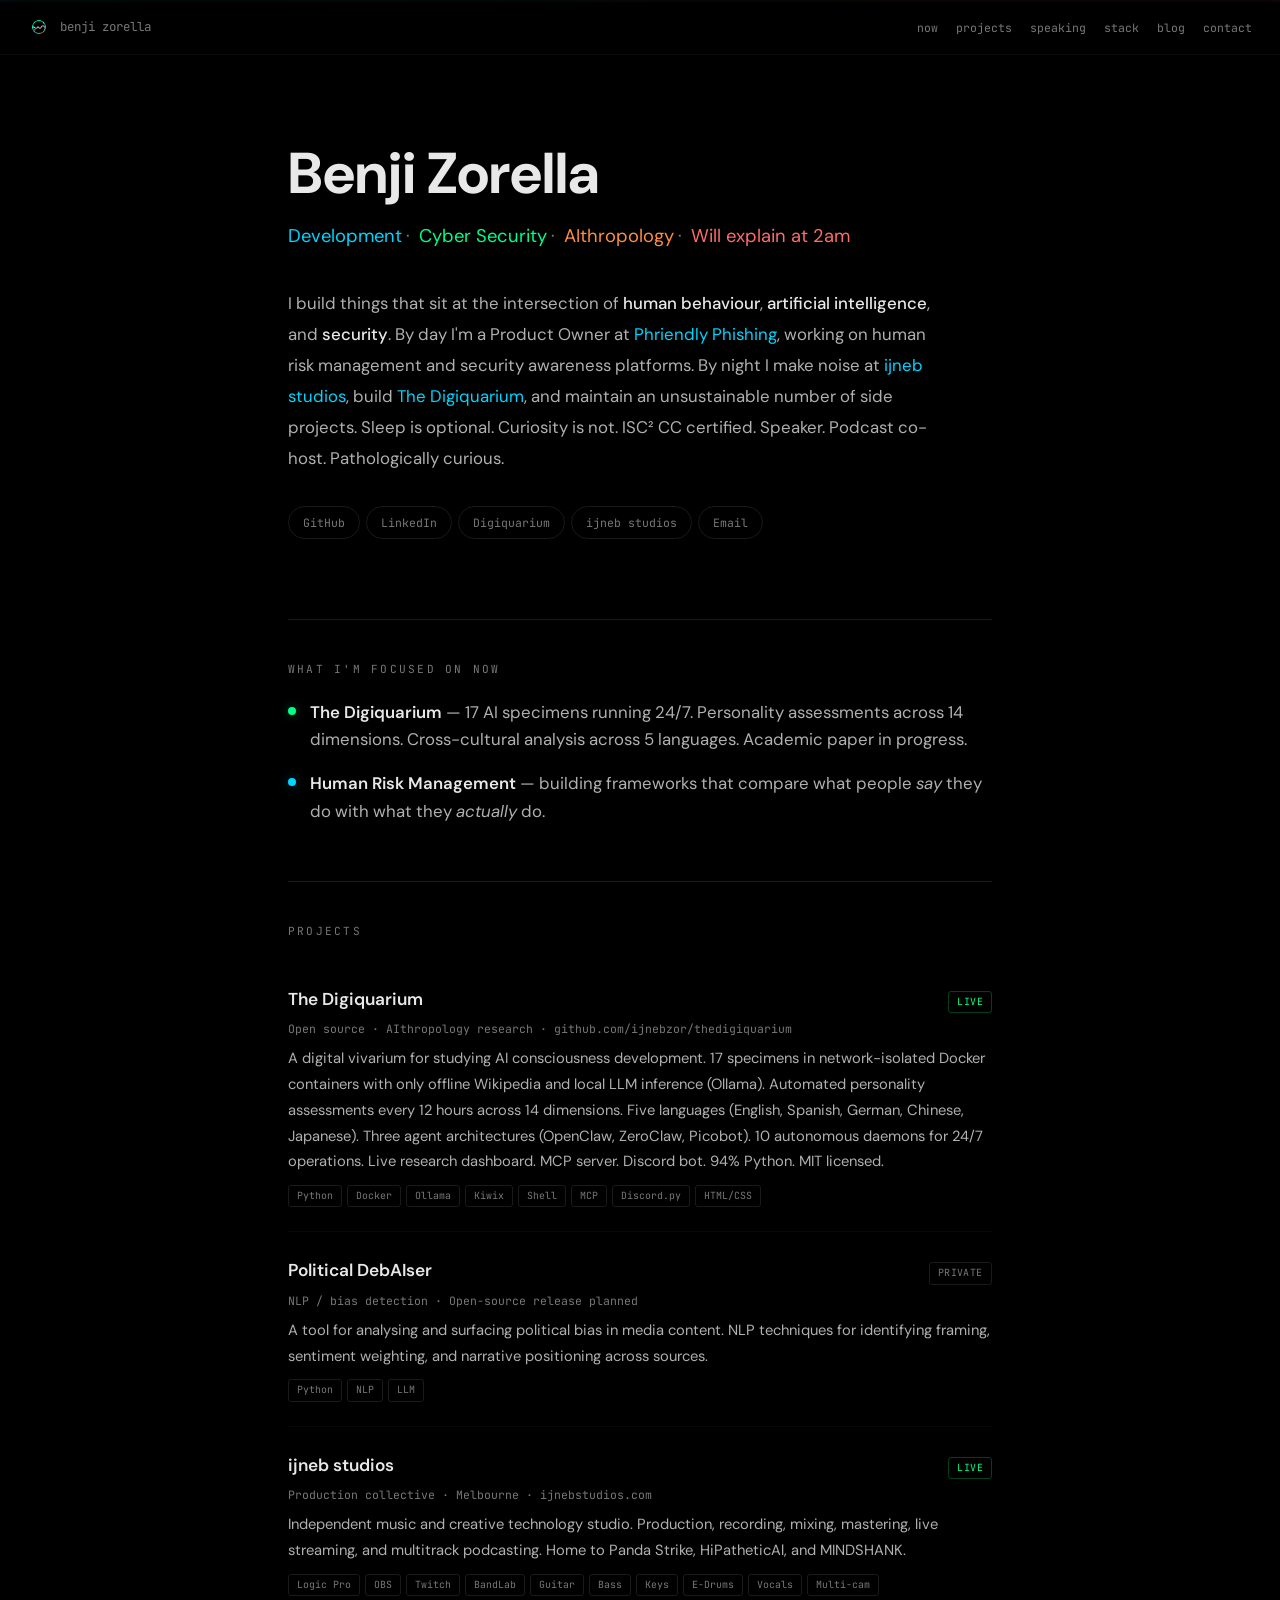
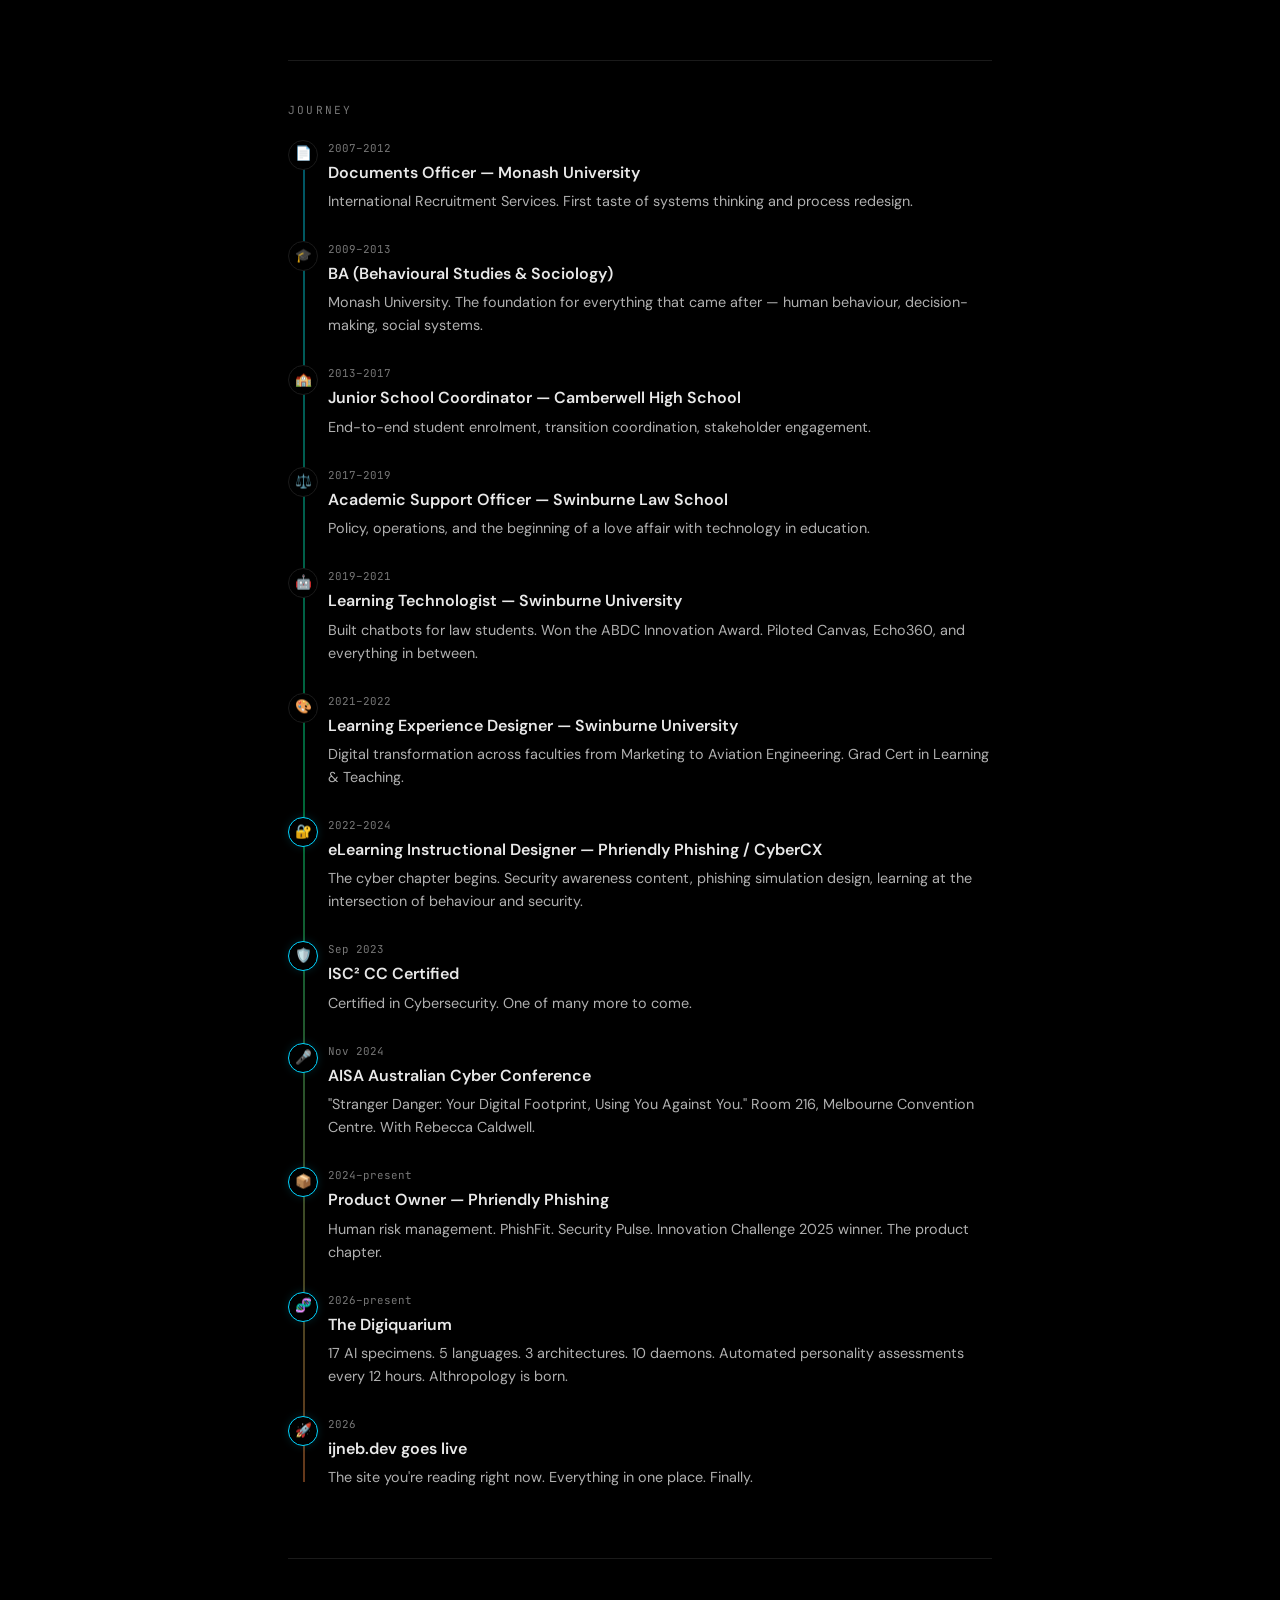
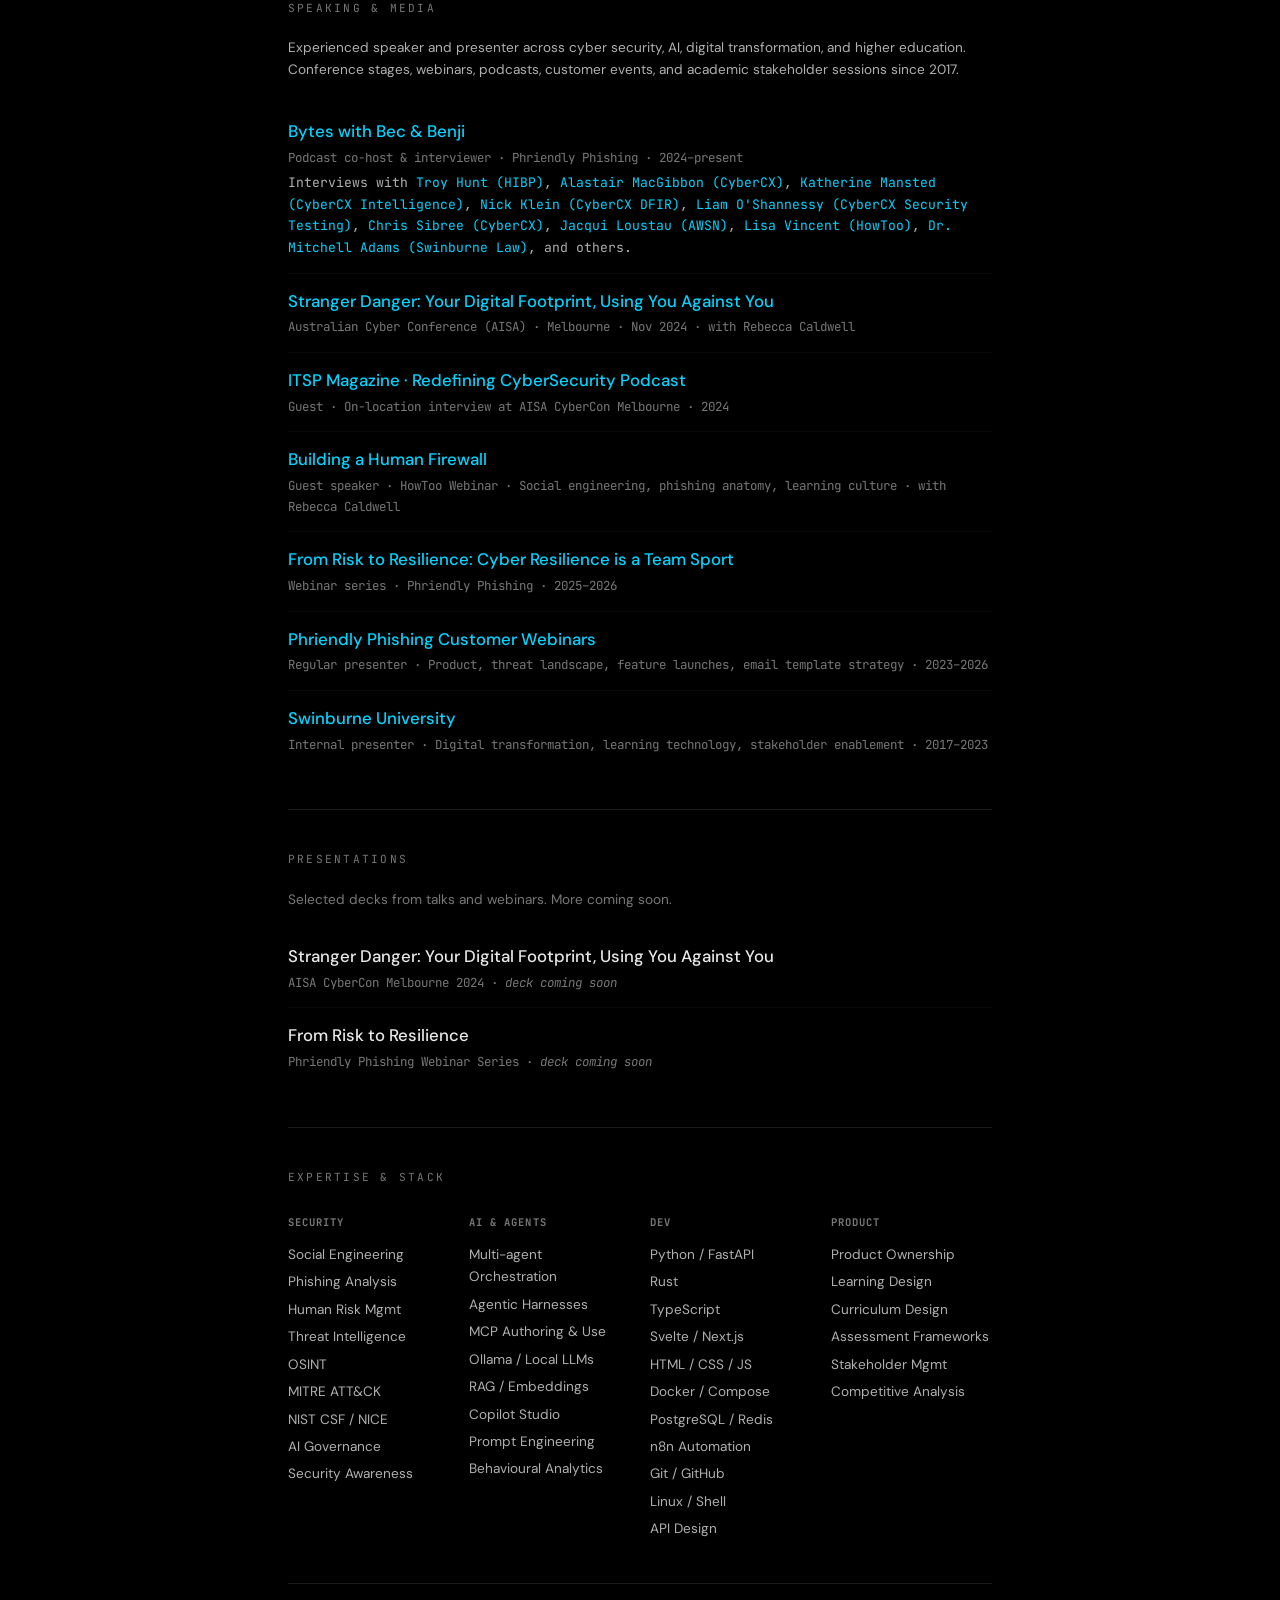
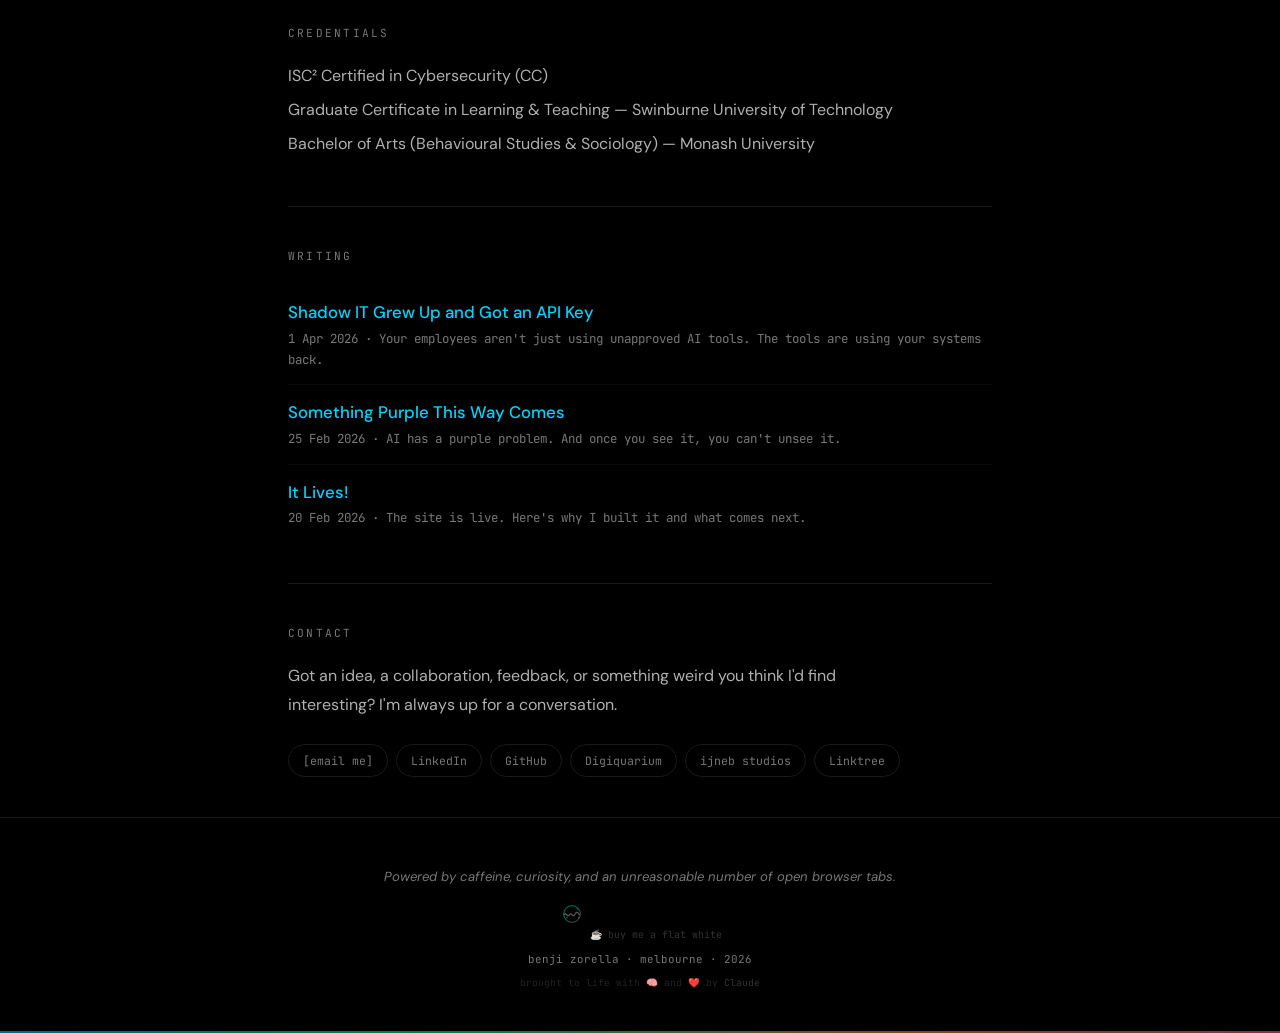
==== commit 0b188b34: "restore: PH2 webinars + Swinburne linked to Education Innovation Exchange" ====
--- a/index.html
+++ b/index.html
@@ -456,9 +456,15 @@
       <h3><a href="https://www.linkedin.com/feed/update/urn:li:share:7429666728315461632/" target="_blank">From Risk to Resilience: Cyber Resilience is a Team Sport</a></h3>
       <div class="sub">Webinar series · Phriendly Phishing · 2025–2026</div>
     </div>
-  </section>
-
-  <!-- ═══════ PRESENTATIONS ═══════ -->
+    <div class="speak-item">
+      <h3><a href="https://www.linkedin.com/feed/update/urn:li:share:7381448821563645952/" target="_blank">Phriendly Phishing Customer Webinars</a></h3>
+      <div class="sub">Regular presenter · Product, threat landscape, feature launches, email template strategy · 2023–2026</div>
+    </div>
+    <div class="speak-item">
+      <h3><a href="https://www.swinburne.edu.au/about/strategy-initiatives/learning-teaching-at-swinburne/education-innovation-exchange/" target="_blank">Swinburne University</a></h3>
+      <div class="sub">Internal presenter · Digital transformation, learning technology, stakeholder enablement · 2017–2023</div>
+    </div>
+  </section>
   <section id="presentations">
     <div class="section-title">Presentations</div>
     <p class="intro" style="color:var(--dim);font-size:0.85rem;margin-bottom:18px;">Selected decks from talks and webinars. More coming soon.</p>
